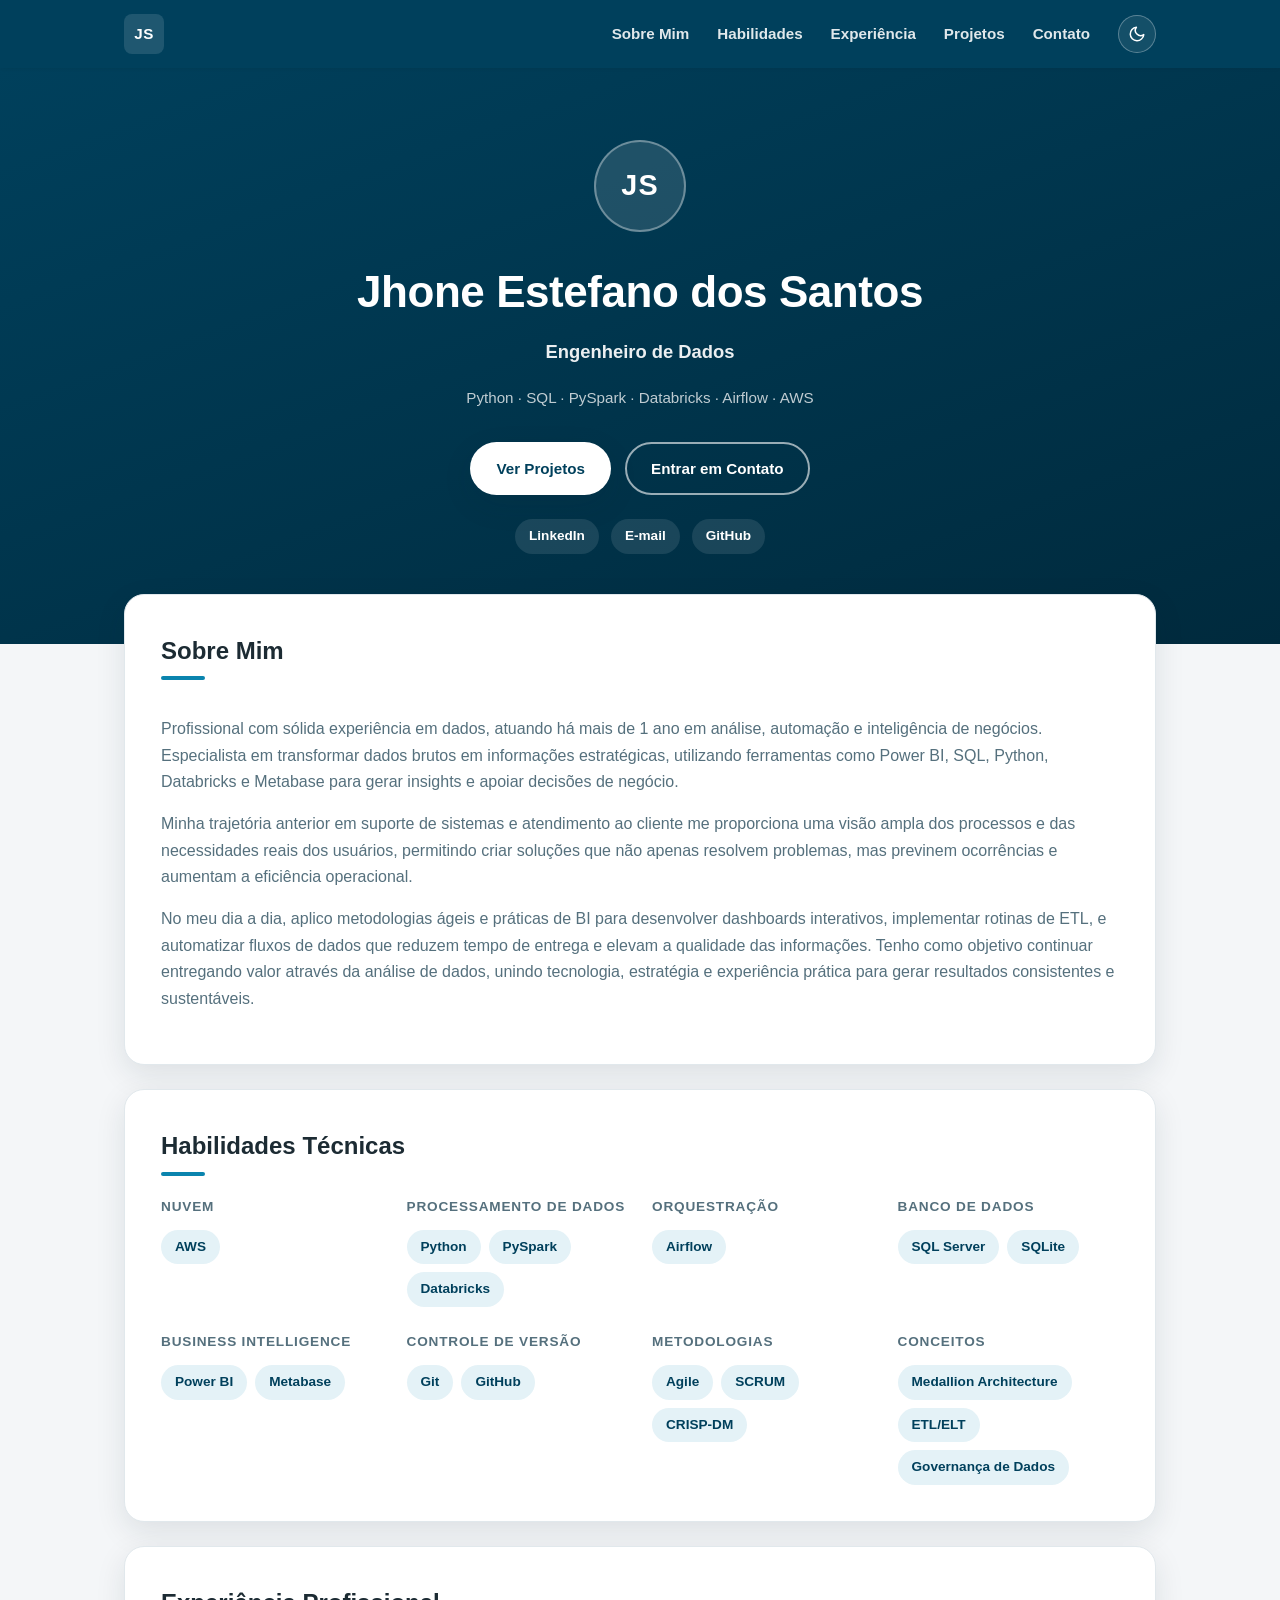
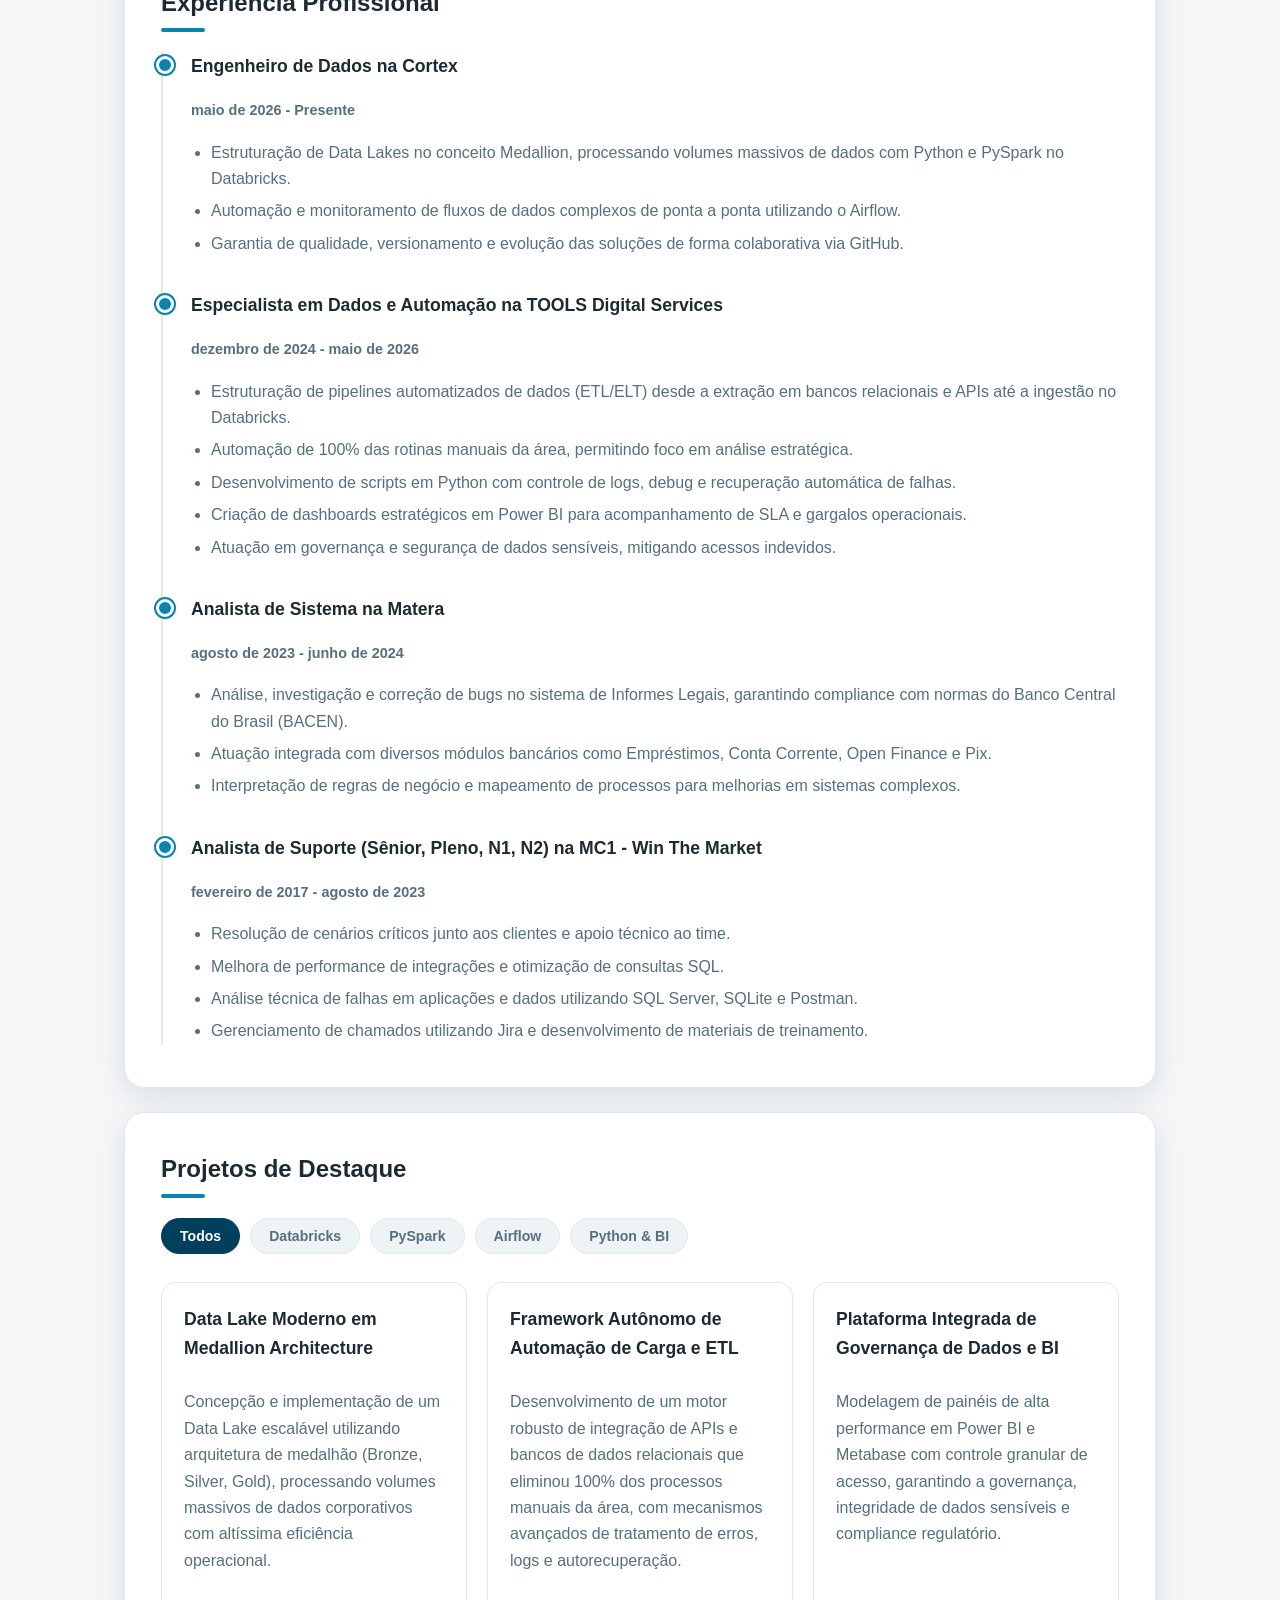
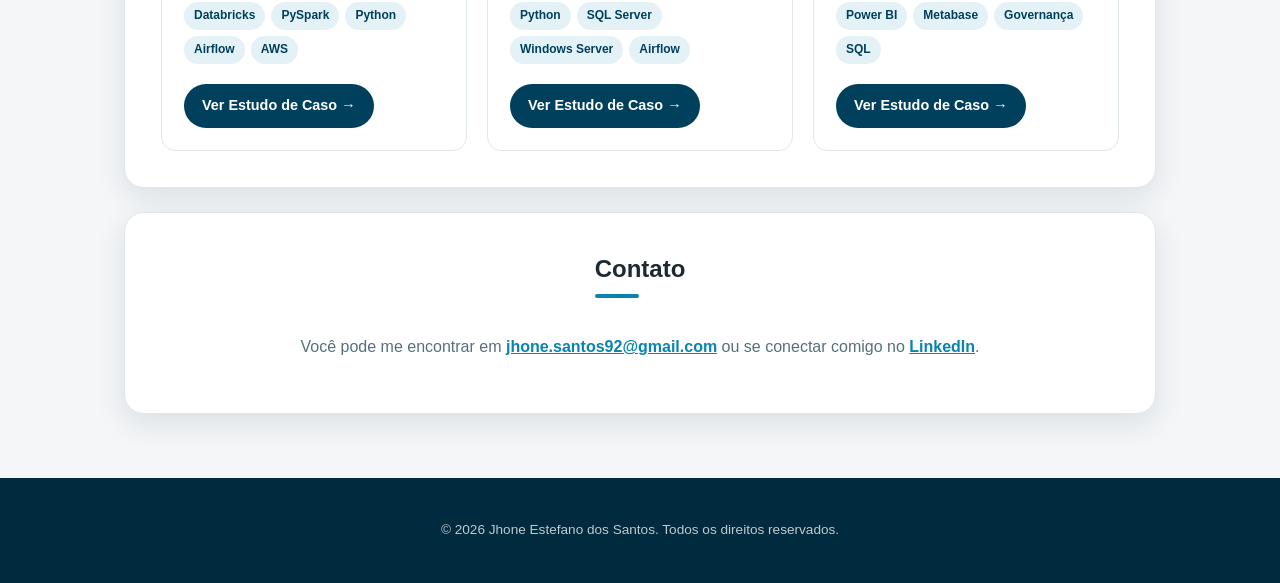
==== index.html @ 67b3a37d "feat: redesign visual completo do portfolio (Sprint 2) - Introduz sistema de design com variaveis CS" ====
<!DOCTYPE html>
<html lang="pt-BR">
<head>
    <meta charset="UTF-8">
    <meta name="viewport" content="width=device-width, initial-scale=1.0">
    <title>Jhone Estefano dos Santos | Engenheiro de Dados</title>
    <meta name="description" content="Portfólio de Jhone Estefano dos Santos, Engenheiro de Dados especializado em Python, PySpark, Databricks, Airflow e AWS. Conheça meus projetos de Data Lake, ETL/ELT e governança de dados.">
    <meta name="author" content="Jhone Estefano dos Santos">

    <meta property="og:type" content="website">
    <meta property="og:title" content="Jhone Estefano dos Santos | Engenheiro de Dados">
    <meta property="og:description" content="Portfólio de Engenharia de Dados: Data Lakes, ETL/ELT, Databricks, PySpark, Airflow e AWS.">
    <meta property="og:image" content="images/og-cover.png">
    <meta property="og:locale" content="pt_BR">

    <meta name="twitter:card" content="summary_large_image">
    <meta name="twitter:title" content="Jhone Estefano dos Santos | Engenheiro de Dados">
    <meta name="twitter:description" content="Portfólio de Engenharia de Dados: Data Lakes, ETL/ELT, Databricks, PySpark, Airflow e AWS.">
    <meta name="twitter:image" content="images/og-cover.png">

    <link rel="icon" type="image/svg+xml" href="images/favicon.svg">
    <link rel="stylesheet" href="css/style.css">
</head>
<body>
    <header>
        <nav>
            <div class="nav-bar">
                <a href="#" class="logo">JS</a>
                <button class="nav-toggle" id="navToggle" aria-label="Abrir menu" aria-expanded="false" aria-controls="navMenu">
                    <span></span><span></span><span></span>
                </button>
                <ul id="navMenu">
                    <li><a href="#about">Sobre Mim</a></li>
                    <li><a href="#skills">Habilidades</a></li>
                    <li><a href="#experience">Experiência</a></li>
                    <li><a href="#projects">Projetos</a></li>
                    <li><a href="#contact">Contato</a></li>
                    <li>
                        <button class="theme-toggle" id="themeToggle" aria-label="Alternar tema claro/escuro" aria-pressed="false">
                            <svg class="icon-moon" viewBox="0 0 24 24" fill="none" stroke="currentColor" stroke-width="2" stroke-linecap="round" stroke-linejoin="round"><path d="M21 12.79A9 9 0 1 1 11.21 3 7 7 0 0 0 21 12.79z"></path></svg>
                            <svg class="icon-sun" viewBox="0 0 24 24" fill="none" stroke="currentColor" stroke-width="2" stroke-linecap="round" stroke-linejoin="round"><circle cx="12" cy="12" r="5"></circle><path d="M12 1v2M12 21v2M4.22 4.22l1.42 1.42M18.36 18.36l1.42 1.42M1 12h2M21 12h2M4.22 19.78l1.42-1.42M18.36 5.64l1.42-1.42"></path></svg>
                        </button>
                    </li>
                </ul>
            </div>
        </nav>
        <div class="hero">
            <div class="avatar">JS</div>
            <h1>Jhone Estefano dos Santos</h1>
            <p class="hero-subtitle">Engenheiro de Dados</p>
            <p class="hero-tags">Python · SQL · PySpark · Databricks · Airflow · AWS</p>
            <div class="hero-cta">
                <a href="#projects" class="btn btn-primary">Ver Projetos</a>
                <a href="#contact" class="btn btn-outline">Entrar em Contato</a>
            </div>
            <div class="hero-social">
                <a href="https://www.linkedin.com/in/jhone-estefano" target="_blank" rel="noopener">LinkedIn</a>
                <a href="mailto:jhone.santos92@gmail.com">E-mail</a>
                <a href="https://github.com/JhoneSantos-92" target="_blank" rel="noopener">GitHub</a>
            </div>
        </div>
    </header>

    <main>
        <section id="about">
            <h2>Sobre Mim</h2>
            <p>
                Profissional com sólida experiência em dados, atuando há mais de 1 ano em análise, automação e inteligência de negócios. Especialista em transformar dados brutos em informações estratégicas, utilizando ferramentas como Power BI, SQL, Python, Databricks e Metabase para gerar insights e apoiar decisões de negócio.
            </p>
            <p>
                Minha trajetória anterior em suporte de sistemas e atendimento ao cliente me proporciona uma visão ampla dos processos e das necessidades reais dos usuários, permitindo criar soluções que não apenas resolvem problemas, mas previnem ocorrências e aumentam a eficiência operacional.
            </p>
             <p>
                No meu dia a dia, aplico metodologias ágeis e práticas de BI para desenvolver dashboards interativos, implementar rotinas de ETL, e automatizar fluxos de dados que reduzem tempo de entrega e elevam a qualidade das informações. Tenho como objetivo continuar entregando valor através da análise de dados, unindo tecnologia, estratégia e experiência prática para gerar resultados consistentes e sustentáveis.
            </p>
        </section>

        <section id="skills">
            <h2>Habilidades Técnicas</h2>
            <div class="skills-grid">
                <div class="skill-category">
                    <h3>Nuvem</h3>
                    <div class="skill-tags"><span class="tag">AWS</span></div>
                </div>
                <div class="skill-category">
                    <h3>Processamento de Dados</h3>
                    <div class="skill-tags"><span class="tag">Python</span><span class="tag">PySpark</span><span class="tag">Databricks</span></div>
                </div>
                <div class="skill-category">
                    <h3>Orquestração</h3>
                    <div class="skill-tags"><span class="tag">Airflow</span></div>
                </div>
                <div class="skill-category">
                    <h3>Banco de Dados</h3>
                    <div class="skill-tags"><span class="tag">SQL Server</span><span class="tag">SQLite</span></div>
                </div>
                <div class="skill-category">
                    <h3>Business Intelligence</h3>
                    <div class="skill-tags"><span class="tag">Power BI</span><span class="tag">Metabase</span></div>
                </div>
                <div class="skill-category">
                    <h3>Controle de Versão</h3>
                    <div class="skill-tags"><span class="tag">Git</span><span class="tag">GitHub</span></div>
                </div>
                <div class="skill-category">
                    <h3>Metodologias</h3>
                    <div class="skill-tags"><span class="tag">Agile</span><span class="tag">SCRUM</span><span class="tag">CRISP-DM</span></div>
                </div>
                <div class="skill-category">
                    <h3>Conceitos</h3>
                    <div class="skill-tags"><span class="tag">Medallion Architecture</span><span class="tag">ETL/ELT</span><span class="tag">Governança de Dados</span></div>
                </div>
            </div>
        </section>

        <section id="experience">
            <h2>Experiência Profissional</h2>
            <article>
                <h3>Engenheiro de Dados na Cortex</h3>
                <p><em>maio de 2026 - Presente</em></p>
                <ul>
                    <li>Estruturação de Data Lakes no conceito Medallion, processando volumes massivos de dados com Python e PySpark no Databricks.</li>
                    <li>Automação e monitoramento de fluxos de dados complexos de ponta a ponta utilizando o Airflow.</li>
                    <li>Garantia de qualidade, versionamento e evolução das soluções de forma colaborativa via GitHub.</li>
                </ul>
            </article>
            <article>
                <h3>Especialista em Dados e Automação na TOOLS Digital Services</h3>
                <p><em>dezembro de 2024 - maio de 2026</em></p>
                <ul>
                    <li>Estruturação de pipelines automatizados de dados (ETL/ELT) desde a extração em bancos relacionais e APIs até a ingestão no Databricks.</li>
                    <li>Automação de 100% das rotinas manuais da área, permitindo foco em análise estratégica.</li>
                    <li>Desenvolvimento de scripts em Python com controle de logs, debug e recuperação automática de falhas.</li>
                    <li>Criação de dashboards estratégicos em Power BI para acompanhamento de SLA e gargalos operacionais.</li>
                    <li>Atuação em governança e segurança de dados sensíveis, mitigando acessos indevidos.</li>
                </ul>
            </article>
            <article>
                <h3>Analista de Sistema na Matera</h3>
                <p><em>agosto de 2023 - junho de 2024</em></p>
                <ul>
                    <li>Análise, investigação e correção de bugs no sistema de Informes Legais, garantindo compliance com normas do Banco Central do Brasil (BACEN).</li>
                    <li>Atuação integrada com diversos módulos bancários como Empréstimos, Conta Corrente, Open Finance e Pix.</li>
                    <li>Interpretação de regras de negócio e mapeamento de processos para melhorias em sistemas complexos.</li>
                </ul>
            </article>
             <article>
                <h3>Analista de Suporte (Sênior, Pleno, N1, N2) na MC1 - Win The Market</h3>
                <p><em>fevereiro de 2017 - agosto de 2023</em></p>
                <ul>
                    <li>Resolução de cenários críticos junto aos clientes e apoio técnico ao time.</li>
                    <li>Melhora de performance de integrações e otimização de consultas SQL.</li>
                    <li>Análise técnica de falhas em aplicações e dados utilizando SQL Server, SQLite e Postman.</li>
                    <li>Gerenciamento de chamados utilizando Jira e desenvolvimento de materiais de treinamento.</li>
                </ul>
            </article>
        </section>

        <section id="projects">
            <h2>Projetos de Destaque</h2>
            <div id="project-filters">
                <button class="filter-btn active" data-filter="all">Todos</button>
                <button class="filter-btn" data-filter="databricks">Databricks</button>
                <button class="filter-btn" data-filter="pyspark">PySpark</button>
                <button class="filter-btn" data-filter="airflow">Airflow</button>
                <button class="filter-btn" data-filter="python">Python & BI</button>
            </div>
            <div id="project-list">
                <div class="project-card" data-tech="databricks pyspark airflow">
                    <h3>Data Lake Moderno em Medallion Architecture</h3>
                    <p>Concepção e implementação de um Data Lake escalável utilizando arquitetura de medalhão (Bronze, Silver, Gold), processando volumes massivos de dados corporativos com altíssima eficiência operacional.</p>
                    <div class="project-card-tags">
                        <span class="tag">Databricks</span><span class="tag">PySpark</span><span class="tag">Python</span><span class="tag">Airflow</span><span class="tag">AWS</span>
                    </div>
                    <a href="projects/project-detail.html?project=medallion-lake" class="card-link">Ver Estudo de Caso &rarr;</a>
                </div>
                <div class="project-card" data-tech="python airflow">
                    <h3>Framework Autônomo de Automação de Carga e ETL</h3>
                    <p>Desenvolvimento de um motor robusto de integração de APIs e bancos de dados relacionais que eliminou 100% dos processos manuais da área, com mecanismos avançados de tratamento de erros, logs e autorecuperação.</p>
                    <div class="project-card-tags">
                        <span class="tag">Python</span><span class="tag">SQL Server</span><span class="tag">Windows Server</span><span class="tag">Airflow</span>
                    </div>
                    <a href="projects/project-detail.html?project=etl-automation" class="card-link">Ver Estudo de Caso &rarr;</a>
                </div>
                <div class="project-card" data-tech="python">
                    <h3>Plataforma Integrada de Governança de Dados e BI</h3>
                    <p>Modelagem de painéis de alta performance em Power BI e Metabase com controle granular de acesso, garantindo a governança, integridade de dados sensíveis e compliance regulatório.</p>
                    <div class="project-card-tags">
                        <span class="tag">Power BI</span><span class="tag">Metabase</span><span class="tag">Governança</span><span class="tag">SQL</span>
                    </div>
                    <a href="projects/project-detail.html?project=governance-bi" class="card-link">Ver Estudo de Caso &rarr;</a>
                </div>
            </div>
        </section>

        <section id="contact">
            <h2>Contato</h2>
            <p>Você pode me encontrar em <a href="mailto:jhone.santos92@gmail.com">jhone.santos92@gmail.com</a> ou se conectar comigo no <a href="https://www.linkedin.com/in/jhone-estefano" target="_blank">LinkedIn</a>.</p>
        </section>
    </main>

    <footer>
        <p>&copy; 2026 Jhone Estefano dos Santos. Todos os direitos reservados.</p>
    </footer>

    <script src="js/main.js"></script>
</body>
</html>
---- css/style.css ----
/* ==========================================================================
   Design tokens
   ========================================================================== */
:root {
    --font-sans: -apple-system, BlinkMacSystemFont, 'Segoe UI', Roboto, 'Helvetica Neue', Arial, sans-serif;

    --color-bg: #f4f6f8;
    --color-surface: #ffffff;
    --color-surface-alt: #eef3f6;
    --color-text: #1c2b33;
    --color-text-muted: #55707d;
    --color-border: #e1e8ec;

    --color-primary: #00405c;
    --color-primary-strong: #002a3d;
    --color-accent: #0a84ae;
    --color-accent-soft: #e4f2f7;

    --shadow-sm: 0 1px 3px rgba(15, 35, 45, 0.08);
    --shadow-md: 0 10px 30px rgba(15, 35, 45, 0.10);
    --shadow-lg: 0 20px 45px rgba(15, 35, 45, 0.16);

    --radius-sm: 8px;
    --radius-md: 14px;
    --radius-lg: 20px;
    --radius-pill: 999px;

    --transition-fast: 0.18s ease;
    --transition-base: 0.3s ease;

    color-scheme: light;
}

@media (prefers-color-scheme: dark) {
    :root:not([data-theme="light"]) {
        --color-bg: #0d151b;
        --color-surface: #131f27;
        --color-surface-alt: #182631;
        --color-text: #e7eef2;
        --color-text-muted: #92abb6;
        --color-border: #223440;

        --color-primary: #4fb3d9;
        --color-primary-strong: #7cc9e6;
        --color-accent: #4fb3d9;
        --color-accent-soft: #17313d;

        --shadow-sm: 0 1px 3px rgba(0, 0, 0, 0.35);
        --shadow-md: 0 10px 30px rgba(0, 0, 0, 0.45);
        --shadow-lg: 0 20px 45px rgba(0, 0, 0, 0.55);

        color-scheme: dark;
    }
}

:root[data-theme="dark"] {
    --color-bg: #0d151b;
    --color-surface: #131f27;
    --color-surface-alt: #182631;
    --color-text: #e7eef2;
    --color-text-muted: #92abb6;
    --color-border: #223440;

    --color-primary: #4fb3d9;
    --color-primary-strong: #7cc9e6;
    --color-accent: #4fb3d9;
    --color-accent-soft: #17313d;

    --shadow-sm: 0 1px 3px rgba(0, 0, 0, 0.35);
    --shadow-md: 0 10px 30px rgba(0, 0, 0, 0.45);
    --shadow-lg: 0 20px 45px rgba(0, 0, 0, 0.55);

    color-scheme: dark;
}

/* ==========================================================================
   Reset & base
   ========================================================================== */
* { box-sizing: border-box; }

body {
    font-family: var(--font-sans);
    line-height: 1.65;
    margin: 0;
    padding: 0;
    background: var(--color-bg);
    color: var(--color-text);
    transition: background-color var(--transition-base), color var(--transition-base);
}

a { color: var(--color-accent); }

::selection {
    background: var(--color-accent);
    color: #fff;
}

.container {
    max-width: 1080px;
    margin: 0 auto;
    padding: 0 24px;
}

/* ==========================================================================
   Header & navigation
   ========================================================================== */
header {
    background: var(--color-primary);
    color: #fff;
}

nav {
    position: sticky;
    top: 0;
    z-index: 1000;
    background: var(--color-primary);
    box-shadow: var(--shadow-sm);
}

.nav-bar {
    display: flex;
    align-items: center;
    justify-content: space-between;
    max-width: 1080px;
    margin: 0 auto;
    padding: 14px 24px;
    position: relative;
}

.logo {
    display: flex;
    align-items: center;
    justify-content: center;
    width: 40px;
    height: 40px;
    border-radius: var(--radius-sm);
    background: rgba(255, 255, 255, 0.12);
    color: #fff;
    font-weight: 700;
    text-decoration: none;
    letter-spacing: 0.03em;
}

.nav-toggle {
    display: none;
    flex-direction: column;
    justify-content: space-between;
    width: 24px;
    height: 18px;
    background: none;
    border: none;
    cursor: pointer;
    padding: 0;
}

.nav-toggle span {
    display: block;
    height: 2px;
    width: 100%;
    background: #fff;
    border-radius: 2px;
    transition: transform var(--transition-fast), opacity var(--transition-fast);
}

nav ul {
    padding: 0;
    margin: 0;
    list-style: none;
    display: flex;
    align-items: center;
    gap: 28px;
}

nav a {
    color: rgba(255, 255, 255, 0.88);
    text-decoration: none;
    font-weight: 600;
    font-size: 0.95rem;
    transition: color var(--transition-fast);
}

nav a:hover,
nav a:focus-visible {
    color: #fff;
}

.theme-toggle {
    display: flex;
    align-items: center;
    justify-content: center;
    width: 38px;
    height: 38px;
    border-radius: 50%;
    border: 1px solid rgba(255, 255, 255, 0.3);
    background: rgba(255, 255, 255, 0.08);
    color: #fff;
    cursor: pointer;
    transition: background var(--transition-fast), transform var(--transition-fast);
}

.theme-toggle:hover { background: rgba(255, 255, 255, 0.2); }
.theme-toggle svg { width: 18px; height: 18px; }
.theme-toggle .icon-sun { display: none; }
:root[data-theme="dark"] .theme-toggle .icon-moon { display: none; }
:root[data-theme="dark"] .theme-toggle .icon-sun { display: block; }
@media (prefers-color-scheme: dark) {
    :root:not([data-theme="light"]) .theme-toggle .icon-moon { display: none; }
    :root:not([data-theme="light"]) .theme-toggle .icon-sun { display: block; }
}

/* ==========================================================================
   Hero
   ========================================================================== */
.hero {
    background: linear-gradient(160deg, var(--color-primary) 0%, var(--color-primary-strong) 100%);
    color: #fff;
    text-align: center;
    padding: 72px 24px 90px;
}

.avatar {
    width: 92px;
    height: 92px;
    margin: 0 auto 24px;
    border-radius: 50%;
    background: rgba(255, 255, 255, 0.12);
    border: 2px solid rgba(255, 255, 255, 0.35);
    display: flex;
    align-items: center;
    justify-content: center;
    font-size: 1.8rem;
    font-weight: 700;
    letter-spacing: 0.04em;
}

.hero h1 {
    margin: 0 0 8px;
    font-size: clamp(1.9rem, 4vw, 2.75rem);
    font-weight: 800;
    letter-spacing: -0.01em;
}

.hero-subtitle {
    margin: 0 0 18px;
    font-size: 1.15rem;
    font-weight: 600;
    color: rgba(255, 255, 255, 0.92);
}

.hero-tags {
    margin: 0 auto 32px;
    max-width: 560px;
    color: rgba(255, 255, 255, 0.75);
    font-size: 0.95rem;
}

.hero-cta {
    display: flex;
    gap: 14px;
    justify-content: center;
    flex-wrap: wrap;
    margin-bottom: 24px;
}

.btn {
    display: inline-flex;
    align-items: center;
    gap: 8px;
    padding: 12px 24px;
    border-radius: var(--radius-pill);
    font-weight: 700;
    font-size: 0.95rem;
    text-decoration: none;
    cursor: pointer;
    border: 2px solid transparent;
    transition: transform var(--transition-fast), box-shadow var(--transition-fast), background var(--transition-fast);
}

.btn:hover { transform: translateY(-2px); }

.btn-primary {
    background: #fff;
    color: var(--color-primary);
    box-shadow: var(--shadow-md);
}

.btn-outline {
    background: transparent;
    color: #fff;
    border-color: rgba(255, 255, 255, 0.6);
}

.btn-outline:hover { background: rgba(255, 255, 255, 0.12); }

.hero-social {
    display: flex;
    gap: 12px;
    justify-content: center;
}

.hero-social a {
    display: inline-flex;
    align-items: center;
    gap: 6px;
    padding: 6px 14px;
    border-radius: var(--radius-pill);
    background: rgba(255, 255, 255, 0.1);
    color: #fff;
    text-decoration: none;
    font-size: 0.85rem;
    font-weight: 600;
    transition: background var(--transition-fast);
}

.hero-social a:hover { background: rgba(255, 255, 255, 0.2); }

/* ==========================================================================
   Main content & sections
   ========================================================================== */
main {
    max-width: 1080px;
    margin: -50px auto 20px;
    padding: 0 24px 20px;
    position: relative;
    z-index: 2;
}

section {
    background: var(--color-surface);
    margin-bottom: 24px;
    padding: 36px;
    border-radius: var(--radius-lg);
    box-shadow: var(--shadow-md);
    scroll-margin-top: 100px;
    border: 1px solid var(--color-border);
    opacity: 0;
    transform: translateY(16px);
    transition: opacity 0.5s ease, transform 0.5s ease, background-color var(--transition-base), border-color var(--transition-base);
}

section.in-view {
    opacity: 1;
    transform: none;
}

section h2 {
    color: var(--color-text);
    margin: 0 0 20px;
    font-size: 1.5rem;
    font-weight: 800;
    display: inline-block;
    position: relative;
    padding-bottom: 10px;
}

section h2::after {
    content: "";
    position: absolute;
    left: 0;
    bottom: 0;
    width: 44px;
    height: 4px;
    border-radius: 4px;
    background: var(--color-accent);
}

section p { color: var(--color-text-muted); }

@media (prefers-reduced-motion: reduce) {
    section {
        opacity: 1;
        transform: none;
        transition: none;
    }
}

/* ==========================================================================
   Skills
   ========================================================================== */
.skills-grid {
    display: grid;
    grid-template-columns: repeat(auto-fit, minmax(220px, 1fr));
    gap: 24px;
}

.skill-category h3 {
    margin: 0 0 12px;
    font-size: 0.85rem;
    text-transform: uppercase;
    letter-spacing: 0.06em;
    color: var(--color-text-muted);
}

.skill-tags {
    display: flex;
    flex-wrap: wrap;
    gap: 8px;
}

.tag {
    display: inline-block;
    background: var(--color-accent-soft);
    color: var(--color-primary);
    padding: 6px 14px;
    border-radius: var(--radius-pill);
    font-size: 0.85rem;
    font-weight: 600;
}

:root[data-theme="dark"] .tag { color: var(--color-primary-strong); }
@media (prefers-color-scheme: dark) {
    :root:not([data-theme="light"]) .tag { color: var(--color-primary-strong); }
}

/* ==========================================================================
   Experience timeline
   ========================================================================== */
#experience article {
    position: relative;
    padding: 0 0 28px 28px;
    border-left: 2px solid var(--color-border);
}

#experience article:last-child { padding-bottom: 0; }

#experience article::before {
    content: "";
    position: absolute;
    left: -7px;
    top: 4px;
    width: 12px;
    height: 12px;
    border-radius: 50%;
    background: var(--color-accent);
    border: 3px solid var(--color-surface);
    box-shadow: 0 0 0 2px var(--color-accent);
}

#experience h3 {
    margin: 0 0 4px;
    font-size: 1.1rem;
}

#experience em {
    color: var(--color-text-muted);
    font-size: 0.9rem;
    font-style: normal;
    font-weight: 600;
}

#experience ul { margin: 12px 0 0; padding-left: 20px; color: var(--color-text-muted); }
#experience li { margin-bottom: 6px; }

/* ==========================================================================
   Project filters & cards
   ========================================================================== */
#project-filters {
    display: flex;
    flex-wrap: wrap;
    gap: 10px;
    margin-bottom: 28px;
}

.filter-btn {
    background: var(--color-surface-alt);
    border: 1px solid var(--color-border);
    color: var(--color-text-muted);
    padding: 9px 18px;
    cursor: pointer;
    border-radius: var(--radius-pill);
    font-size: 0.88rem;
    font-weight: 600;
    transition: background-color var(--transition-fast), color var(--transition-fast), border-color var(--transition-fast);
}

.filter-btn:hover,
.filter-btn.active {
    background: var(--color-primary);
    border-color: var(--color-primary);
    color: #fff;
}

#project-list {
    display: grid;
    grid-template-columns: repeat(auto-fit, minmax(280px, 1fr));
    gap: 20px;
}

.project-card {
    border: 1px solid var(--color-border);
    padding: 22px;
    border-radius: var(--radius-md);
    background: var(--color-surface);
    display: flex;
    flex-direction: column;
    transition: transform var(--transition-fast), box-shadow var(--transition-fast), border-color var(--transition-fast);
}

.project-card:hover {
    transform: translateY(-4px);
    box-shadow: var(--shadow-lg);
    border-color: var(--color-accent);
}

.project-card h3 {
    margin: 0 0 10px;
    font-size: 1.1rem;
    color: var(--color-text);
}

.project-card p { flex-grow: 1; }

.project-card-tags {
    display: flex;
    flex-wrap: wrap;
    gap: 6px;
    margin: 12px 0 4px;
}

.project-card-tags .tag {
    font-size: 0.75rem;
    padding: 4px 10px;
}

.project-card a.card-link {
    display: inline-flex;
    align-items: center;
    gap: 6px;
    background: var(--color-primary);
    color: #fff;
    padding: 10px 18px;
    text-decoration: none;
    border-radius: var(--radius-pill);
    margin-top: 16px;
    font-weight: 700;
    font-size: 0.9rem;
    align-self: flex-start;
    transition: background var(--transition-fast), transform var(--transition-fast);
}

.project-card a.card-link:hover {
    background: var(--color-accent);
    transform: translateX(2px);
}

/* ==========================================================================
   Contact
   ========================================================================== */
#contact { text-align: center; }
#contact a { font-weight: 700; }

/* ==========================================================================
   Footer
   ========================================================================== */
footer {
    text-align: center;
    padding: 28px 24px;
    background: var(--color-primary-strong);
    color: rgba(255, 255, 255, 0.75);
    font-size: 0.85rem;
}

/* ==========================================================================
   Project detail page
   ========================================================================== */
.project-detail-container {
    padding: 36px;
    max-width: 1000px;
    margin: 30px auto;
    background: var(--color-surface);
    border-radius: var(--radius-lg);
    box-shadow: var(--shadow-md);
    border: 1px solid var(--color-border);
}

.project-header {
    border-bottom: 2px solid var(--color-border);
    padding-bottom: 20px;
    margin-bottom: 25px;
}

.project-header h1 {
    color: var(--color-text);
    margin: 0 0 12px;
    font-size: clamp(1.6rem, 4vw, 2.25rem);
}

.tech-tag {
    display: inline-block;
    background: var(--color-accent-soft);
    color: var(--color-primary);
    padding: 5px 14px;
    margin: 4px 6px 4px 0;
    border-radius: var(--radius-pill);
    font-weight: 700;
    font-size: 0.85rem;
}

:root[data-theme="dark"] .tech-tag { color: var(--color-primary-strong); }
@media (prefers-color-scheme: dark) {
    :root:not([data-theme="light"]) .tech-tag { color: var(--color-primary-strong); }
}

.back-link {
    display: inline-block;
    margin-bottom: 20px;
    color: var(--color-accent);
    text-decoration: none;
    font-weight: 700;
}

.back-link:hover { text-decoration: underline; }

.section-block { margin-bottom: 30px; }
.section-block h2 { font-size: 1.4rem; margin-bottom: 12px; color: var(--color-text); }
.section-block p { color: var(--color-text-muted); }

.architecture-img {
    max-width: 100%;
    height: auto;
    border-radius: var(--radius-md);
    margin-top: 15px;
    box-shadow: var(--shadow-sm);
}

/* ==========================================================================
   Responsive
   ========================================================================== */
@media (max-width: 768px) {
    .nav-toggle { display: flex; }

    nav ul {
        position: absolute;
        top: 100%;
        left: 0;
        right: 0;
        flex-direction: column;
        align-items: flex-start;
        gap: 4px;
        background: var(--color-primary);
        padding: 12px 24px 20px;
        max-height: 0;
        overflow: hidden;
        transition: max-height var(--transition-base);
    }

    nav ul.open { max-height: 320px; }

    nav ul li { width: 100%; padding: 8px 0; }

    .hero { padding: 56px 20px 70px; }
    main { margin-top: -40px; }
    section { padding: 26px; }
}
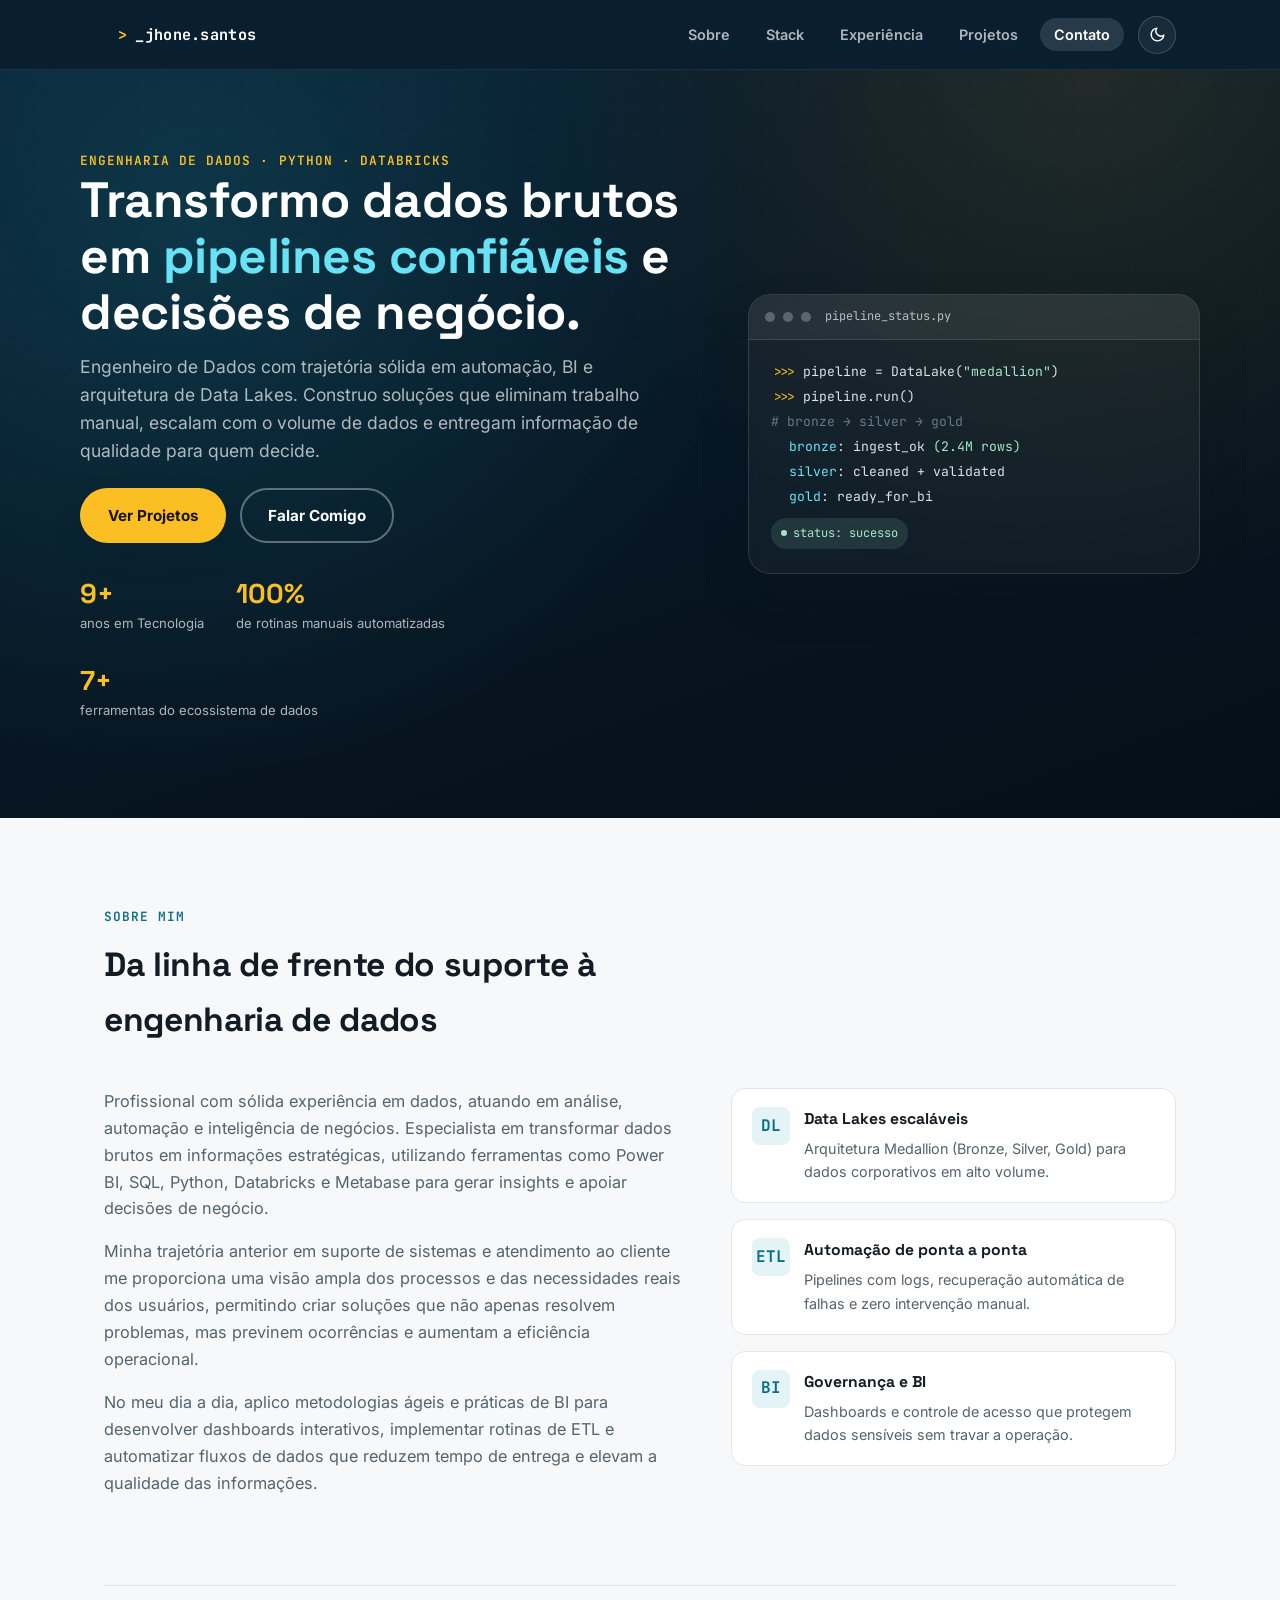
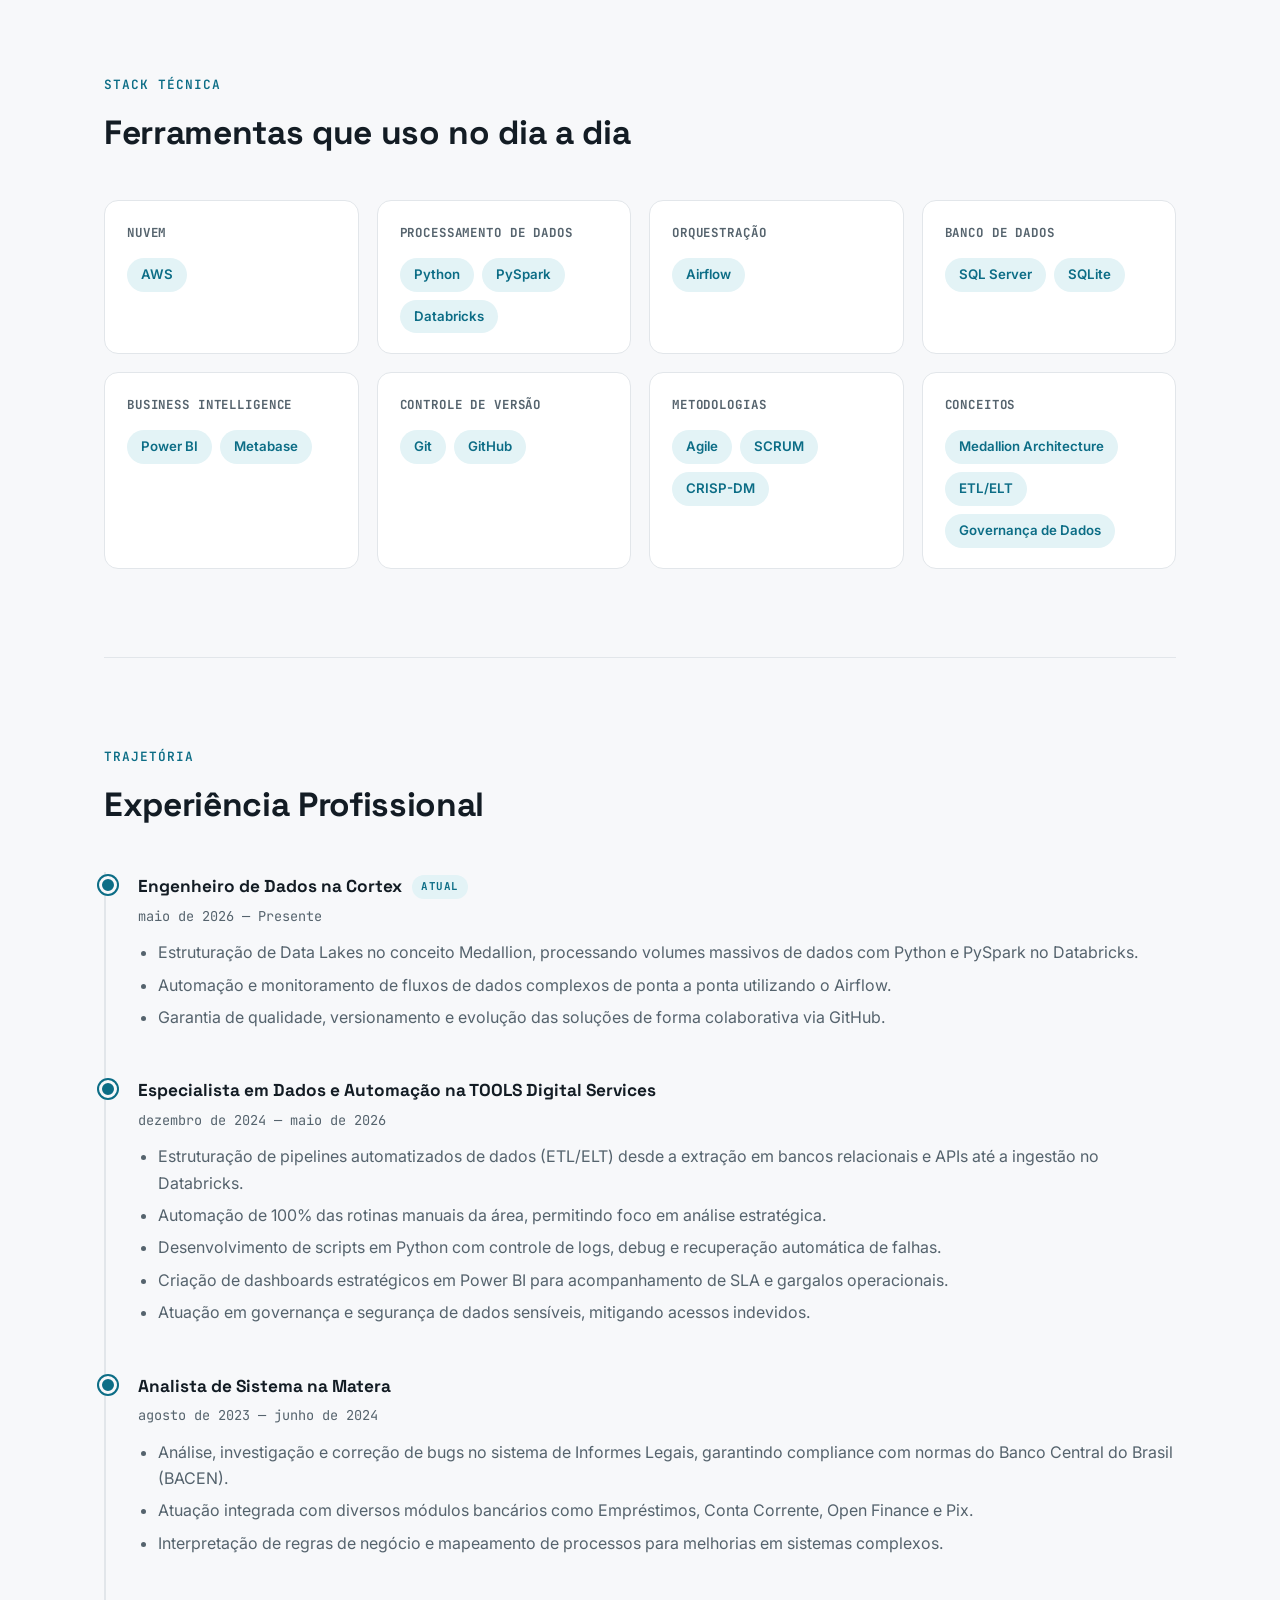
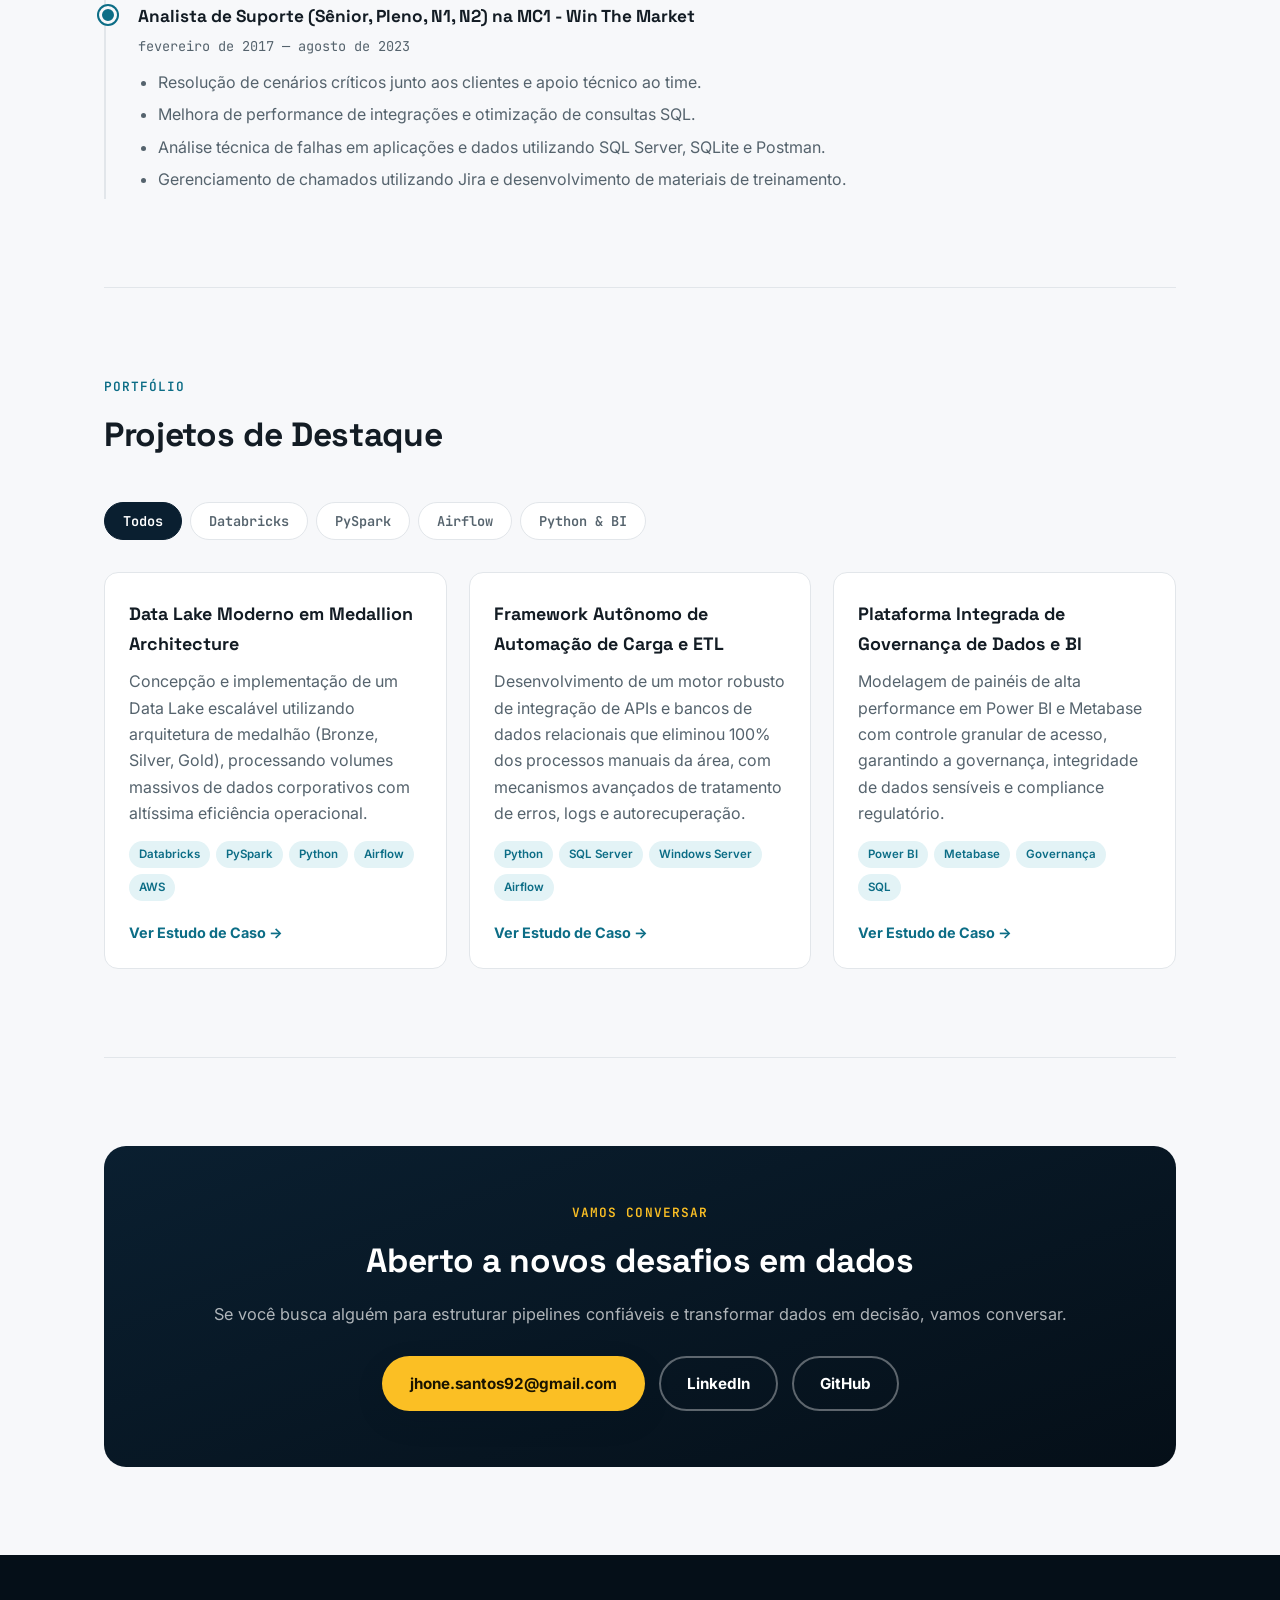
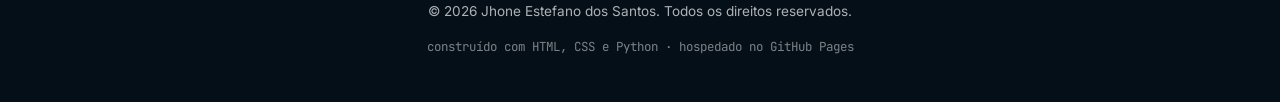
==== commit 05d91c3f: "feat: remasteriza portfolio com identidade visual de dados (Sprint 2 v2) Redesign completo a partir " ====
--- a/index.html
+++ b/index.html
@@ -19,22 +19,27 @@
     <meta name="twitter:image" content="images/og-cover.png">
 
     <link rel="icon" type="image/svg+xml" href="images/favicon.svg">
+
+    <link rel="preconnect" href="https://fonts.googleapis.com">
+    <link rel="preconnect" href="https://fonts.gstatic.com" crossorigin>
+    <link href="https://fonts.googleapis.com/css2?family=Space+Grotesk:wght@500;700&family=Inter:wght@400;500;600;700&family=JetBrains+Mono:wght@400;500;600;700&display=swap" rel="stylesheet">
+
     <link rel="stylesheet" href="css/style.css">
 </head>
 <body>
     <header>
         <nav>
             <div class="nav-bar">
-                <a href="#" class="logo">JS</a>
+                <a href="#" class="logo"><span class="logo-dot">&gt;</span>_jhone.santos</a>
                 <button class="nav-toggle" id="navToggle" aria-label="Abrir menu" aria-expanded="false" aria-controls="navMenu">
                     <span></span><span></span><span></span>
                 </button>
                 <ul id="navMenu">
-                    <li><a href="#about">Sobre Mim</a></li>
-                    <li><a href="#skills">Habilidades</a></li>
-                    <li><a href="#experience">Experiência</a></li>
-                    <li><a href="#projects">Projetos</a></li>
-                    <li><a href="#contact">Contato</a></li>
+                    <li><a href="#about" data-nav-link>Sobre</a></li>
+                    <li><a href="#skills" data-nav-link>Stack</a></li>
+                    <li><a href="#experience" data-nav-link>Experiência</a></li>
+                    <li><a href="#projects" data-nav-link>Projetos</a></li>
+                    <li><a href="#contact" data-nav-link>Contato</a></li>
                     <li>
                         <button class="theme-toggle" id="themeToggle" aria-label="Alternar tema claro/escuro" aria-pressed="false">
                             <svg class="icon-moon" viewBox="0 0 24 24" fill="none" stroke="currentColor" stroke-width="2" stroke-linecap="round" stroke-linejoin="round"><path d="M21 12.79A9 9 0 1 1 11.21 3 7 7 0 0 0 21 12.79z"></path></svg>
@@ -44,39 +49,112 @@
                 </ul>
             </div>
         </nav>
+
         <div class="hero">
-            <div class="avatar">JS</div>
-            <h1>Jhone Estefano dos Santos</h1>
-            <p class="hero-subtitle">Engenheiro de Dados</p>
-            <p class="hero-tags">Python · SQL · PySpark · Databricks · Airflow · AWS</p>
-            <div class="hero-cta">
-                <a href="#projects" class="btn btn-primary">Ver Projetos</a>
-                <a href="#contact" class="btn btn-outline">Entrar em Contato</a>
-            </div>
-            <div class="hero-social">
-                <a href="https://www.linkedin.com/in/jhone-estefano" target="_blank" rel="noopener">LinkedIn</a>
-                <a href="mailto:jhone.santos92@gmail.com">E-mail</a>
-                <a href="https://github.com/JhoneSantos-92" target="_blank" rel="noopener">GitHub</a>
+            <div class="hero-inner">
+                <div class="hero-content">
+                    <span class="eyebrow hero-eyebrow">Engenharia de Dados &middot; Python &middot; Databricks</span>
+                    <h1>Transformo dados brutos em <span class="highlight">pipelines confiáveis</span> e decisões de negócio.</h1>
+                    <p class="hero-subtitle">
+                        Engenheiro de Dados com trajetória sólida em automação, BI e arquitetura de Data Lakes.
+                        Construo soluções que eliminam trabalho manual, escalam com o volume de dados e entregam
+                        informação de qualidade para quem decide.
+                    </p>
+                    <div class="hero-cta">
+                        <a href="#projects" class="btn btn-primary">Ver Projetos</a>
+                        <a href="#contact" class="btn btn-outline">Falar Comigo</a>
+                    </div>
+                    <div class="hero-stats">
+                        <div class="hero-stat">
+                            <span class="hero-stat-value">9+</span>
+                            <span class="hero-stat-label">anos em Tecnologia</span>
+                        </div>
+                        <div class="hero-stat">
+                            <span class="hero-stat-value">100%</span>
+                            <span class="hero-stat-label">de rotinas manuais automatizadas</span>
+                        </div>
+                        <div class="hero-stat">
+                            <span class="hero-stat-value">7+</span>
+                            <span class="hero-stat-label">ferramentas do ecossistema de dados</span>
+                        </div>
+                    </div>
+                </div>
+
+                <div class="hero-visual" aria-hidden="true">
+                    <div class="terminal-bar">
+                        <span class="terminal-dot"></span><span class="terminal-dot"></span><span class="terminal-dot"></span>
+                        <span class="terminal-title">pipeline_status.py</span>
+                    </div>
+                    <div class="terminal-body">
+                        <div><span class="line-prompt">&gt;&gt;&gt;</span> pipeline = DataLake(<span class="line-str">"medallion"</span>)</div>
+                        <div><span class="line-prompt">&gt;&gt;&gt;</span> pipeline.run()</div>
+                        <div class="line-comment"># bronze &rarr; silver &rarr; gold</div>
+                        <div class="line-indent"><span class="line-key">bronze</span>: ingest_ok <span class="line-str">(2.4M rows)</span></div>
+                        <div class="line-indent"><span class="line-key">silver</span>: cleaned + validated</div>
+                        <div class="line-indent"><span class="line-key">gold</span>: ready_for_bi</div>
+                        <div class="terminal-status"><span class="dot"></span> status: sucesso</div>
+                    </div>
+                </div>
             </div>
         </div>
     </header>
 
     <main>
-        <section id="about">
-            <h2>Sobre Mim</h2>
-            <p>
-                Profissional com sólida experiência em dados, atuando há mais de 1 ano em análise, automação e inteligência de negócios. Especialista em transformar dados brutos em informações estratégicas, utilizando ferramentas como Power BI, SQL, Python, Databricks e Metabase para gerar insights e apoiar decisões de negócio.
-            </p>
-            <p>
-                Minha trajetória anterior em suporte de sistemas e atendimento ao cliente me proporciona uma visão ampla dos processos e das necessidades reais dos usuários, permitindo criar soluções que não apenas resolvem problemas, mas previnem ocorrências e aumentam a eficiência operacional.
-            </p>
-             <p>
-                No meu dia a dia, aplico metodologias ágeis e práticas de BI para desenvolver dashboards interativos, implementar rotinas de ETL, e automatizar fluxos de dados que reduzem tempo de entrega e elevam a qualidade das informações. Tenho como objetivo continuar entregando valor através da análise de dados, unindo tecnologia, estratégia e experiência prática para gerar resultados consistentes e sustentáveis.
-            </p>
-        </section>
-
-        <section id="skills">
-            <h2>Habilidades Técnicas</h2>
+        <section id="about" class="page-section">
+            <div class="section-head">
+                <span class="eyebrow">Sobre mim</span>
+                <h2>Da linha de frente do suporte à engenharia de dados</h2>
+            </div>
+            <div class="about-grid">
+                <div class="about-copy">
+                    <p>
+                        Profissional com sólida experiência em dados, atuando em análise, automação e inteligência
+                        de negócios. Especialista em transformar dados brutos em informações estratégicas, utilizando
+                        ferramentas como Power BI, SQL, Python, Databricks e Metabase para gerar insights e apoiar
+                        decisões de negócio.
+                    </p>
+                    <p>
+                        Minha trajetória anterior em suporte de sistemas e atendimento ao cliente me proporciona uma
+                        visão ampla dos processos e das necessidades reais dos usuários, permitindo criar soluções
+                        que não apenas resolvem problemas, mas previnem ocorrências e aumentam a eficiência operacional.
+                    </p>
+                    <p>
+                        No meu dia a dia, aplico metodologias ágeis e práticas de BI para desenvolver dashboards
+                        interativos, implementar rotinas de ETL e automatizar fluxos de dados que reduzem tempo de
+                        entrega e elevam a qualidade das informações.
+                    </p>
+                </div>
+                <div class="highlight-list">
+                    <div class="highlight-card">
+                        <div class="highlight-icon">DL</div>
+                        <div>
+                            <h3>Data Lakes escaláveis</h3>
+                            <p>Arquitetura Medallion (Bronze, Silver, Gold) para dados corporativos em alto volume.</p>
+                        </div>
+                    </div>
+                    <div class="highlight-card">
+                        <div class="highlight-icon">ETL</div>
+                        <div>
+                            <h3>Automação de ponta a ponta</h3>
+                            <p>Pipelines com logs, recuperação automática de falhas e zero intervenção manual.</p>
+                        </div>
+                    </div>
+                    <div class="highlight-card">
+                        <div class="highlight-icon">BI</div>
+                        <div>
+                            <h3>Governança e BI</h3>
+                            <p>Dashboards e controle de acesso que protegem dados sensíveis sem travar a operação.</p>
+                        </div>
+                    </div>
+                </div>
+            </div>
+        </section>
+
+        <section id="skills" class="page-section">
+            <div class="section-head">
+                <span class="eyebrow">Stack técnica</span>
+                <h2>Ferramentas que uso no dia a dia</h2>
+            </div>
             <div class="skills-grid">
                 <div class="skill-category">
                     <h3>Nuvem</h3>
@@ -113,51 +191,68 @@
             </div>
         </section>
 
-        <section id="experience">
-            <h2>Experiência Profissional</h2>
-            <article>
-                <h3>Engenheiro de Dados na Cortex</h3>
-                <p><em>maio de 2026 - Presente</em></p>
-                <ul>
-                    <li>Estruturação de Data Lakes no conceito Medallion, processando volumes massivos de dados com Python e PySpark no Databricks.</li>
-                    <li>Automação e monitoramento de fluxos de dados complexos de ponta a ponta utilizando o Airflow.</li>
-                    <li>Garantia de qualidade, versionamento e evolução das soluções de forma colaborativa via GitHub.</li>
-                </ul>
-            </article>
-            <article>
-                <h3>Especialista em Dados e Automação na TOOLS Digital Services</h3>
-                <p><em>dezembro de 2024 - maio de 2026</em></p>
-                <ul>
-                    <li>Estruturação de pipelines automatizados de dados (ETL/ELT) desde a extração em bancos relacionais e APIs até a ingestão no Databricks.</li>
-                    <li>Automação de 100% das rotinas manuais da área, permitindo foco em análise estratégica.</li>
-                    <li>Desenvolvimento de scripts em Python com controle de logs, debug e recuperação automática de falhas.</li>
-                    <li>Criação de dashboards estratégicos em Power BI para acompanhamento de SLA e gargalos operacionais.</li>
-                    <li>Atuação em governança e segurança de dados sensíveis, mitigando acessos indevidos.</li>
-                </ul>
-            </article>
-            <article>
-                <h3>Analista de Sistema na Matera</h3>
-                <p><em>agosto de 2023 - junho de 2024</em></p>
-                <ul>
-                    <li>Análise, investigação e correção de bugs no sistema de Informes Legais, garantindo compliance com normas do Banco Central do Brasil (BACEN).</li>
-                    <li>Atuação integrada com diversos módulos bancários como Empréstimos, Conta Corrente, Open Finance e Pix.</li>
-                    <li>Interpretação de regras de negócio e mapeamento de processos para melhorias em sistemas complexos.</li>
-                </ul>
-            </article>
-             <article>
-                <h3>Analista de Suporte (Sênior, Pleno, N1, N2) na MC1 - Win The Market</h3>
-                <p><em>fevereiro de 2017 - agosto de 2023</em></p>
-                <ul>
-                    <li>Resolução de cenários críticos junto aos clientes e apoio técnico ao time.</li>
-                    <li>Melhora de performance de integrações e otimização de consultas SQL.</li>
-                    <li>Análise técnica de falhas em aplicações e dados utilizando SQL Server, SQLite e Postman.</li>
-                    <li>Gerenciamento de chamados utilizando Jira e desenvolvimento de materiais de treinamento.</li>
-                </ul>
-            </article>
-        </section>
-
-        <section id="projects">
-            <h2>Projetos de Destaque</h2>
+        <section id="experience" class="page-section">
+            <div class="section-head">
+                <span class="eyebrow">Trajetória</span>
+                <h2>Experiência Profissional</h2>
+            </div>
+            <div class="timeline">
+                <article class="timeline-item">
+                    <div class="timeline-header">
+                        <h3>Engenheiro de Dados na Cortex</h3>
+                        <span class="badge-current">Atual</span>
+                    </div>
+                    <span class="period">maio de 2026 &mdash; Presente</span>
+                    <ul>
+                        <li>Estruturação de Data Lakes no conceito Medallion, processando volumes massivos de dados com Python e PySpark no Databricks.</li>
+                        <li>Automação e monitoramento de fluxos de dados complexos de ponta a ponta utilizando o Airflow.</li>
+                        <li>Garantia de qualidade, versionamento e evolução das soluções de forma colaborativa via GitHub.</li>
+                    </ul>
+                </article>
+                <article class="timeline-item">
+                    <div class="timeline-header">
+                        <h3>Especialista em Dados e Automação na TOOLS Digital Services</h3>
+                    </div>
+                    <span class="period">dezembro de 2024 &mdash; maio de 2026</span>
+                    <ul>
+                        <li>Estruturação de pipelines automatizados de dados (ETL/ELT) desde a extração em bancos relacionais e APIs até a ingestão no Databricks.</li>
+                        <li>Automação de 100% das rotinas manuais da área, permitindo foco em análise estratégica.</li>
+                        <li>Desenvolvimento de scripts em Python com controle de logs, debug e recuperação automática de falhas.</li>
+                        <li>Criação de dashboards estratégicos em Power BI para acompanhamento de SLA e gargalos operacionais.</li>
+                        <li>Atuação em governança e segurança de dados sensíveis, mitigando acessos indevidos.</li>
+                    </ul>
+                </article>
+                <article class="timeline-item">
+                    <div class="timeline-header">
+                        <h3>Analista de Sistema na Matera</h3>
+                    </div>
+                    <span class="period">agosto de 2023 &mdash; junho de 2024</span>
+                    <ul>
+                        <li>Análise, investigação e correção de bugs no sistema de Informes Legais, garantindo compliance com normas do Banco Central do Brasil (BACEN).</li>
+                        <li>Atuação integrada com diversos módulos bancários como Empréstimos, Conta Corrente, Open Finance e Pix.</li>
+                        <li>Interpretação de regras de negócio e mapeamento de processos para melhorias em sistemas complexos.</li>
+                    </ul>
+                </article>
+                <article class="timeline-item">
+                    <div class="timeline-header">
+                        <h3>Analista de Suporte (Sênior, Pleno, N1, N2) na MC1 - Win The Market</h3>
+                    </div>
+                    <span class="period">fevereiro de 2017 &mdash; agosto de 2023</span>
+                    <ul>
+                        <li>Resolução de cenários críticos junto aos clientes e apoio técnico ao time.</li>
+                        <li>Melhora de performance de integrações e otimização de consultas SQL.</li>
+                        <li>Análise técnica de falhas em aplicações e dados utilizando SQL Server, SQLite e Postman.</li>
+                        <li>Gerenciamento de chamados utilizando Jira e desenvolvimento de materiais de treinamento.</li>
+                    </ul>
+                </article>
+            </div>
+        </section>
+
+        <section id="projects" class="page-section">
+            <div class="section-head">
+                <span class="eyebrow">Portfólio</span>
+                <h2>Projetos de Destaque</h2>
+            </div>
             <div id="project-filters">
                 <button class="filter-btn active" data-filter="all">Todos</button>
                 <button class="filter-btn" data-filter="databricks">Databricks</button>
@@ -193,16 +288,25 @@
             </div>
         </section>
 
-        <section id="contact">
-            <h2>Contato</h2>
-            <p>Você pode me encontrar em <a href="mailto:jhone.santos92@gmail.com">jhone.santos92@gmail.com</a> ou se conectar comigo no <a href="https://www.linkedin.com/in/jhone-estefano" target="_blank">LinkedIn</a>.</p>
+        <section id="contact" class="page-section">
+            <div class="contact-panel">
+                <span class="eyebrow">Vamos conversar</span>
+                <h2>Aberto a novos desafios em dados</h2>
+                <p class="section-lede">Se você busca alguém para estruturar pipelines confiáveis e transformar dados em decisão, vamos conversar.</p>
+                <div class="contact-actions">
+                    <a href="mailto:jhone.santos92@gmail.com" class="btn btn-primary">jhone.santos92@gmail.com</a>
+                    <a href="https://www.linkedin.com/in/jhone-estefano" target="_blank" rel="noopener" class="btn btn-outline">LinkedIn</a>
+                    <a href="https://github.com/JhoneSantos-92" target="_blank" rel="noopener" class="btn btn-outline">GitHub</a>
+                </div>
+            </div>
         </section>
     </main>
 
     <footer>
         <p>&copy; 2026 Jhone Estefano dos Santos. Todos os direitos reservados.</p>
+        <p class="footer-tag">construído com HTML, CSS e Python &middot; hospedado no GitHub Pages</p>
     </footer>
 
     <script src="js/main.js"></script>
 </body>
-</html>+</html>
--- a/css/style.css
+++ b/css/style.css
@@ -1,28 +1,45 @@
 /* ==========================================================================
    Design tokens
+
+   --color-brand*  : cor de marca, SEMPRE escura nos dois temas. Usada no
+                      fundo do header/hero/footer e em botoes preenchidos
+                      com texto branco. Nunca muda -> nunca perde contraste.
+   --color-accent* : cor de destaque para links/icones/bordas/tags sobre uma
+                      superficie. Se adapta entre os temas (clara no dark,
+                      escura no light) para manter contraste alto.
+   --color-warm    : cor de enfase (numeros de destaque, badges), usada
+                      apenas sobre --color-brand, por isso e' fixa.
    ========================================================================== */
 :root {
-    --font-sans: -apple-system, BlinkMacSystemFont, 'Segoe UI', Roboto, 'Helvetica Neue', Arial, sans-serif;
-
-    --color-bg: #f4f6f8;
+    --font-display: 'Space Grotesk', 'Segoe UI', var(--font-sans);
+    --font-sans: -apple-system, BlinkMacSystemFont, 'Segoe UI', Inter, Roboto, 'Helvetica Neue', Arial, sans-serif;
+    --font-mono: 'JetBrains Mono', 'SFMono-Regular', Consolas, 'Liberation Mono', Menlo, monospace;
+
+    --color-bg: #f7f8fa;
     --color-surface: #ffffff;
-    --color-surface-alt: #eef3f6;
-    --color-text: #1c2b33;
-    --color-text-muted: #55707d;
-    --color-border: #e1e8ec;
-
-    --color-primary: #00405c;
-    --color-primary-strong: #002a3d;
-    --color-accent: #0a84ae;
-    --color-accent-soft: #e4f2f7;
-
-    --shadow-sm: 0 1px 3px rgba(15, 35, 45, 0.08);
-    --shadow-md: 0 10px 30px rgba(15, 35, 45, 0.10);
-    --shadow-lg: 0 20px 45px rgba(15, 35, 45, 0.16);
+    --color-surface-alt: #eef1f4;
+    --color-text: #131c24;
+    --color-text-muted: #55636d;
+    --color-border: #e2e6ea;
+
+    --color-brand: #0a1f30;
+    --color-brand-strong: #050f18;
+    --color-on-brand: #ffffff;
+    --color-on-brand-muted: rgba(255, 255, 255, 0.68);
+    --color-warm: #fbbf24;
+    --color-accent-on-brand: #67e3f5;
+
+    --color-accent: #0c6d86;
+    --color-accent-strong: #084f61;
+    --color-accent-soft: #e3f3f6;
+
+    --shadow-sm: 0 1px 3px rgba(10, 20, 30, 0.08);
+    --shadow-md: 0 10px 30px rgba(10, 20, 30, 0.10);
+    --shadow-lg: 0 24px 48px rgba(10, 20, 30, 0.18);
 
     --radius-sm: 8px;
     --radius-md: 14px;
-    --radius-lg: 20px;
+    --radius-lg: 22px;
     --radius-pill: 999px;
 
     --transition-fast: 0.18s ease;
@@ -33,42 +50,40 @@
 
 @media (prefers-color-scheme: dark) {
     :root:not([data-theme="light"]) {
-        --color-bg: #0d151b;
-        --color-surface: #131f27;
-        --color-surface-alt: #182631;
-        --color-text: #e7eef2;
-        --color-text-muted: #92abb6;
-        --color-border: #223440;
-
-        --color-primary: #4fb3d9;
-        --color-primary-strong: #7cc9e6;
-        --color-accent: #4fb3d9;
-        --color-accent-soft: #17313d;
-
-        --shadow-sm: 0 1px 3px rgba(0, 0, 0, 0.35);
-        --shadow-md: 0 10px 30px rgba(0, 0, 0, 0.45);
-        --shadow-lg: 0 20px 45px rgba(0, 0, 0, 0.55);
+        --color-bg: #0a0e14;
+        --color-surface: #111820;
+        --color-surface-alt: #161f29;
+        --color-text: #eef2f5;
+        --color-text-muted: #95a5b1;
+        --color-border: #23303d;
+
+        --color-accent: #22d3ee;
+        --color-accent-strong: #67e3f5;
+        --color-accent-soft: #123642;
+
+        --shadow-sm: 0 1px 3px rgba(0, 0, 0, 0.4);
+        --shadow-md: 0 10px 30px rgba(0, 0, 0, 0.5);
+        --shadow-lg: 0 24px 48px rgba(0, 0, 0, 0.6);
 
         color-scheme: dark;
     }
 }
 
 :root[data-theme="dark"] {
-    --color-bg: #0d151b;
-    --color-surface: #131f27;
-    --color-surface-alt: #182631;
-    --color-text: #e7eef2;
-    --color-text-muted: #92abb6;
-    --color-border: #223440;
-
-    --color-primary: #4fb3d9;
-    --color-primary-strong: #7cc9e6;
-    --color-accent: #4fb3d9;
-    --color-accent-soft: #17313d;
-
-    --shadow-sm: 0 1px 3px rgba(0, 0, 0, 0.35);
-    --shadow-md: 0 10px 30px rgba(0, 0, 0, 0.45);
-    --shadow-lg: 0 20px 45px rgba(0, 0, 0, 0.55);
+    --color-bg: #0a0e14;
+    --color-surface: #111820;
+    --color-surface-alt: #161f29;
+    --color-text: #eef2f5;
+    --color-text-muted: #95a5b1;
+    --color-border: #23303d;
+
+    --color-accent: #22d3ee;
+    --color-accent-strong: #67e3f5;
+    --color-accent-soft: #123642;
+
+    --shadow-sm: 0 1px 3px rgba(0, 0, 0, 0.4);
+    --shadow-md: 0 10px 30px rgba(0, 0, 0, 0.5);
+    --shadow-lg: 0 24px 48px rgba(0, 0, 0, 0.6);
 
     color-scheme: dark;
 }
@@ -88,40 +103,44 @@
     transition: background-color var(--transition-base), color var(--transition-base);
 }
 
+h1, h2, h3 { font-family: var(--font-display); }
+
 a { color: var(--color-accent); }
 
 ::selection {
-    background: var(--color-accent);
-    color: #fff;
-}
-
-.container {
-    max-width: 1080px;
-    margin: 0 auto;
-    padding: 0 24px;
+    background: var(--color-accent-on-brand);
+    color: var(--color-brand);
+}
+
+.eyebrow {
+    font-family: var(--font-mono);
+    font-size: 0.8rem;
+    letter-spacing: 0.08em;
+    text-transform: uppercase;
+    font-weight: 600;
 }
 
 /* ==========================================================================
    Header & navigation
-   ========================================================================== */
-header {
-    background: var(--color-primary);
-    color: #fff;
-}
+   Fundo sempre em --color-brand (escuro fixo) para garantir contraste com
+   o texto branco, independente do tema claro/escuro escolhido pelo usuario.
+   ========================================================================== */
+header { background: var(--color-brand); }
 
 nav {
     position: sticky;
     top: 0;
     z-index: 1000;
-    background: var(--color-primary);
-    box-shadow: var(--shadow-sm);
+    background: rgba(10, 31, 48, 0.92);
+    backdrop-filter: blur(10px);
+    border-bottom: 1px solid rgba(255, 255, 255, 0.08);
 }
 
 .nav-bar {
     display: flex;
     align-items: center;
     justify-content: space-between;
-    max-width: 1080px;
+    max-width: 1120px;
     margin: 0 auto;
     padding: 14px 24px;
     position: relative;
@@ -130,16 +149,17 @@
 .logo {
     display: flex;
     align-items: center;
-    justify-content: center;
-    width: 40px;
-    height: 40px;
-    border-radius: var(--radius-sm);
-    background: rgba(255, 255, 255, 0.12);
+    gap: 8px;
+    font-family: var(--font-mono);
+    font-weight: 700;
+    font-size: 0.95rem;
     color: #fff;
-    font-weight: 700;
     text-decoration: none;
-    letter-spacing: 0.03em;
-}
+    letter-spacing: 0.02em;
+    flex-shrink: 0;
+}
+
+.logo .logo-dot { color: var(--color-warm); }
 
 .nav-toggle {
     display: none;
@@ -168,20 +188,28 @@
     list-style: none;
     display: flex;
     align-items: center;
-    gap: 28px;
+    gap: 8px;
 }
 
 nav a {
-    color: rgba(255, 255, 255, 0.88);
+    color: var(--color-on-brand-muted);
     text-decoration: none;
     font-weight: 600;
-    font-size: 0.95rem;
-    transition: color var(--transition-fast);
+    font-size: 0.9rem;
+    padding: 8px 14px;
+    border-radius: var(--radius-pill);
+    transition: color var(--transition-fast), background var(--transition-fast);
 }
 
 nav a:hover,
 nav a:focus-visible {
     color: #fff;
+    background: rgba(255, 255, 255, 0.08);
+}
+
+nav a.active {
+    color: #fff;
+    background: rgba(255, 255, 255, 0.12);
 }
 
 .theme-toggle {
@@ -191,15 +219,16 @@
     width: 38px;
     height: 38px;
     border-radius: 50%;
-    border: 1px solid rgba(255, 255, 255, 0.3);
-    background: rgba(255, 255, 255, 0.08);
+    border: 1px solid rgba(255, 255, 255, 0.18);
+    background: rgba(255, 255, 255, 0.06);
     color: #fff;
     cursor: pointer;
+    margin-left: 6px;
     transition: background var(--transition-fast), transform var(--transition-fast);
 }
 
-.theme-toggle:hover { background: rgba(255, 255, 255, 0.2); }
-.theme-toggle svg { width: 18px; height: 18px; }
+.theme-toggle:hover { background: rgba(255, 255, 255, 0.16); }
+.theme-toggle svg { width: 17px; height: 17px; }
 .theme-toggle .icon-sun { display: none; }
 :root[data-theme="dark"] .theme-toggle .icon-moon { display: none; }
 :root[data-theme="dark"] .theme-toggle .icon-sun { display: block; }
@@ -212,61 +241,72 @@
    Hero
    ========================================================================== */
 .hero {
-    background: linear-gradient(160deg, var(--color-primary) 0%, var(--color-primary-strong) 100%);
+    position: relative;
+    background:
+        radial-gradient(circle at 15% 20%, rgba(34, 211, 238, 0.14), transparent 45%),
+        radial-gradient(circle at 85% 0%, rgba(251, 191, 36, 0.10), transparent 40%),
+        linear-gradient(160deg, var(--color-brand) 0%, var(--color-brand-strong) 100%);
     color: #fff;
-    text-align: center;
-    padding: 72px 24px 90px;
-}
-
-.avatar {
-    width: 92px;
-    height: 92px;
-    margin: 0 auto 24px;
-    border-radius: 50%;
-    background: rgba(255, 255, 255, 0.12);
-    border: 2px solid rgba(255, 255, 255, 0.35);
-    display: flex;
-    align-items: center;
-    justify-content: center;
-    font-size: 1.8rem;
-    font-weight: 700;
-    letter-spacing: 0.04em;
+    padding: 76px 24px 96px;
+    overflow: hidden;
+}
+
+.hero::before {
+    content: "";
+    position: absolute;
+    inset: 0;
+    background-image: radial-gradient(rgba(255, 255, 255, 0.06) 1px, transparent 1px);
+    background-size: 26px 26px;
+    mask-image: linear-gradient(180deg, rgba(0, 0, 0, 0.6), transparent 75%);
+    pointer-events: none;
+}
+
+.hero-inner {
+    position: relative;
+    max-width: 1120px;
+    margin: 0 auto;
+    display: grid;
+    grid-template-columns: 1.15fr 0.85fr;
+    gap: 56px;
+    align-items: center;
+}
+
+.hero-eyebrow {
+    color: var(--color-warm);
+    margin-bottom: 16px;
 }
 
 .hero h1 {
-    margin: 0 0 8px;
-    font-size: clamp(1.9rem, 4vw, 2.75rem);
-    font-weight: 800;
+    margin: 0 0 14px;
+    font-size: clamp(2.1rem, 4vw, 3.1rem);
+    font-weight: 700;
+    line-height: 1.12;
     letter-spacing: -0.01em;
-}
+    color: #fff;
+}
+
+.hero h1 .highlight { color: var(--color-accent-on-brand); }
 
 .hero-subtitle {
-    margin: 0 0 18px;
-    font-size: 1.15rem;
-    font-weight: 600;
-    color: rgba(255, 255, 255, 0.92);
-}
-
-.hero-tags {
-    margin: 0 auto 32px;
-    max-width: 560px;
-    color: rgba(255, 255, 255, 0.75);
-    font-size: 0.95rem;
+    margin: 0 0 22px;
+    font-size: 1.1rem;
+    line-height: 1.6;
+    color: var(--color-on-brand-muted);
+    max-width: 52ch;
 }
 
 .hero-cta {
     display: flex;
     gap: 14px;
-    justify-content: center;
     flex-wrap: wrap;
-    margin-bottom: 24px;
+    margin-bottom: 36px;
 }
 
 .btn {
     display: inline-flex;
     align-items: center;
     gap: 8px;
-    padding: 12px 24px;
+    padding: 13px 26px;
     border-radius: var(--radius-pill);
     font-weight: 700;
     font-size: 0.95rem;
@@ -279,151 +319,238 @@
 .btn:hover { transform: translateY(-2px); }
 
 .btn-primary {
-    background: #fff;
-    color: var(--color-primary);
+    background: var(--color-warm);
+    color: #1a1400;
     box-shadow: var(--shadow-md);
 }
 
 .btn-outline {
     background: transparent;
     color: #fff;
-    border-color: rgba(255, 255, 255, 0.6);
-}
-
-.btn-outline:hover { background: rgba(255, 255, 255, 0.12); }
-
-.hero-social {
-    display: flex;
-    gap: 12px;
-    justify-content: center;
-}
-
-.hero-social a {
+    border-color: rgba(255, 255, 255, 0.35);
+}
+
+.btn-outline:hover { background: rgba(255, 255, 255, 0.1); }
+
+.hero-stats {
+    display: flex;
+    gap: 32px;
+    flex-wrap: wrap;
+}
+
+.hero-stat {
+    display: flex;
+    flex-direction: column;
+}
+
+.hero-stat-value {
+    display: block;
+    font-family: var(--font-display);
+    font-size: 1.7rem;
+    font-weight: 700;
+    color: var(--color-warm);
+    line-height: 1.1;
+}
+
+.hero-stat-label {
+    display: block;
+    margin-top: 4px;
+    font-size: 0.82rem;
+    color: var(--color-on-brand-muted);
+}
+
+/* Terminal card */
+.hero-visual {
+    background: rgba(255, 255, 255, 0.04);
+    border: 1px solid rgba(255, 255, 255, 0.12);
+    border-radius: var(--radius-lg);
+    box-shadow: var(--shadow-lg);
+    overflow: hidden;
+    backdrop-filter: blur(6px);
+}
+
+.terminal-bar {
+    display: flex;
+    align-items: center;
+    gap: 8px;
+    padding: 12px 16px;
+    background: rgba(255, 255, 255, 0.06);
+    border-bottom: 1px solid rgba(255, 255, 255, 0.1);
+}
+
+.terminal-dot { width: 10px; height: 10px; border-radius: 50%; background: rgba(255, 255, 255, 0.25); }
+.terminal-title {
+    margin-left: 6px;
+    font-family: var(--font-mono);
+    font-size: 0.75rem;
+    color: var(--color-on-brand-muted);
+}
+
+.terminal-body {
+    padding: 20px 22px 24px;
+    font-family: var(--font-mono);
+    font-size: 0.82rem;
+    line-height: 1.9;
+    color: #d7e4ea;
+}
+
+.terminal-body .line-prompt { color: var(--color-warm); }
+.terminal-body .line-comment { color: #64798a; }
+.terminal-body .line-key { color: #67e3f5; }
+.terminal-body .line-str { color: #a5e8c9; }
+.terminal-body .line-indent { padding-left: 18px; }
+
+.terminal-status {
     display: inline-flex;
     align-items: center;
     gap: 6px;
-    padding: 6px 14px;
+    margin-top: 8px;
+    padding: 4px 10px;
     border-radius: var(--radius-pill);
-    background: rgba(255, 255, 255, 0.1);
-    color: #fff;
-    text-decoration: none;
-    font-size: 0.85rem;
-    font-weight: 600;
-    transition: background var(--transition-fast);
-}
-
-.hero-social a:hover { background: rgba(255, 255, 255, 0.2); }
+    background: rgba(165, 232, 201, 0.12);
+    color: #a5e8c9;
+    font-size: 0.75rem;
+}
+
+.terminal-status .dot { width: 6px; height: 6px; border-radius: 50%; background: #a5e8c9; }
 
 /* ==========================================================================
    Main content & sections
    ========================================================================== */
 main {
-    max-width: 1080px;
-    margin: -50px auto 20px;
-    padding: 0 24px 20px;
-    position: relative;
-    z-index: 2;
-}
-
-section {
-    background: var(--color-surface);
-    margin-bottom: 24px;
-    padding: 36px;
-    border-radius: var(--radius-lg);
-    box-shadow: var(--shadow-md);
-    scroll-margin-top: 100px;
-    border: 1px solid var(--color-border);
+    max-width: 1120px;
+    margin: 0 auto;
+    padding: 0 24px;
+}
+
+.page-section {
+    padding: 88px 0;
+    border-bottom: 1px solid var(--color-border);
     opacity: 0;
     transform: translateY(16px);
-    transition: opacity 0.5s ease, transform 0.5s ease, background-color var(--transition-base), border-color var(--transition-base);
-}
-
-section.in-view {
+    transition: opacity 0.5s ease, transform 0.5s ease;
+}
+
+.page-section:last-of-type { border-bottom: none; }
+
+.page-section.in-view {
     opacity: 1;
     transform: none;
 }
 
-section h2 {
+.section-head { margin-bottom: 40px; max-width: 640px; }
+
+.section-head .eyebrow { color: var(--color-accent); display: block; margin-bottom: 10px; }
+
+.page-section h2 {
     color: var(--color-text);
-    margin: 0 0 20px;
-    font-size: 1.5rem;
-    font-weight: 800;
-    display: inline-block;
-    position: relative;
-    padding-bottom: 10px;
-}
-
-section h2::after {
-    content: "";
-    position: absolute;
-    left: 0;
-    bottom: 0;
-    width: 44px;
-    height: 4px;
-    border-radius: 4px;
-    background: var(--color-accent);
-}
-
-section p { color: var(--color-text-muted); }
+    margin: 0;
+    font-size: clamp(1.6rem, 3vw, 2.1rem);
+    font-weight: 700;
+    letter-spacing: -0.01em;
+}
+
+.section-lede { color: var(--color-text-muted); margin: 12px 0 0; font-size: 1.02rem; }
 
 @media (prefers-reduced-motion: reduce) {
-    section {
-        opacity: 1;
-        transform: none;
-        transition: none;
-    }
-}
+    .page-section { opacity: 1; transform: none; transition: none; }
+}
+
+/* ==========================================================================
+   About
+   ========================================================================== */
+.about-grid {
+    display: grid;
+    grid-template-columns: 1.3fr 1fr;
+    gap: 48px;
+    align-items: start;
+}
+
+.about-copy p { color: var(--color-text-muted); margin: 0 0 16px; font-size: 1.02rem; }
+.about-copy p:last-child { margin-bottom: 0; }
+
+.highlight-list { display: flex; flex-direction: column; gap: 16px; }
+
+.highlight-card {
+    display: flex;
+    gap: 14px;
+    padding: 18px 20px;
+    background: var(--color-surface);
+    border: 1px solid var(--color-border);
+    border-radius: var(--radius-md);
+}
+
+.highlight-icon {
+    flex-shrink: 0;
+    width: 38px;
+    height: 38px;
+    border-radius: var(--radius-sm);
+    background: var(--color-accent-soft);
+    color: var(--color-accent);
+    display: flex;
+    align-items: center;
+    justify-content: center;
+    font-family: var(--font-mono);
+    font-weight: 700;
+}
+
+.highlight-card h3 { margin: 0 0 4px; font-size: 0.98rem; color: var(--color-text); }
+.highlight-card p { margin: 0; font-size: 0.9rem; color: var(--color-text-muted); }
 
 /* ==========================================================================
    Skills
    ========================================================================== */
 .skills-grid {
     display: grid;
-    grid-template-columns: repeat(auto-fit, minmax(220px, 1fr));
-    gap: 24px;
-}
+    grid-template-columns: repeat(auto-fit, minmax(230px, 1fr));
+    gap: 18px;
+}
+
+.skill-category {
+    padding: 22px 22px 20px;
+    background: var(--color-surface);
+    border: 1px solid var(--color-border);
+    border-radius: var(--radius-md);
+    transition: border-color var(--transition-fast), transform var(--transition-fast);
+}
+
+.skill-category:hover { border-color: var(--color-accent); transform: translateY(-3px); }
 
 .skill-category h3 {
-    margin: 0 0 12px;
-    font-size: 0.85rem;
+    margin: 0 0 14px;
+    font-size: 0.78rem;
+    font-family: var(--font-mono);
     text-transform: uppercase;
-    letter-spacing: 0.06em;
+    letter-spacing: 0.07em;
     color: var(--color-text-muted);
 }
 
-.skill-tags {
-    display: flex;
-    flex-wrap: wrap;
-    gap: 8px;
-}
+.skill-tags { display: flex; flex-wrap: wrap; gap: 8px; }
 
 .tag {
     display: inline-block;
     background: var(--color-accent-soft);
-    color: var(--color-primary);
+    color: var(--color-accent);
     padding: 6px 14px;
     border-radius: var(--radius-pill);
-    font-size: 0.85rem;
+    font-size: 0.83rem;
     font-weight: 600;
 }
 
-:root[data-theme="dark"] .tag { color: var(--color-primary-strong); }
-@media (prefers-color-scheme: dark) {
-    :root:not([data-theme="light"]) .tag { color: var(--color-primary-strong); }
-}
-
 /* ==========================================================================
    Experience timeline
    ========================================================================== */
-#experience article {
+.timeline { display: flex; flex-direction: column; gap: 0; }
+
+.timeline-item {
     position: relative;
-    padding: 0 0 28px 28px;
+    padding: 0 0 40px 32px;
     border-left: 2px solid var(--color-border);
 }
 
-#experience article:last-child { padding-bottom: 0; }
-
-#experience article::before {
+.timeline-item:last-child { padding-bottom: 0; }
+
+.timeline-item::before {
     content: "";
     position: absolute;
     left: -7px;
@@ -432,24 +559,42 @@
     height: 12px;
     border-radius: 50%;
     background: var(--color-accent);
-    border: 3px solid var(--color-surface);
+    border: 3px solid var(--color-bg);
     box-shadow: 0 0 0 2px var(--color-accent);
 }
 
-#experience h3 {
-    margin: 0 0 4px;
-    font-size: 1.1rem;
-}
-
-#experience em {
+.timeline-header {
+    display: flex;
+    align-items: center;
+    gap: 10px;
+    flex-wrap: wrap;
+    margin-bottom: 4px;
+}
+
+.timeline-item h3 { margin: 0; font-size: 1.08rem; color: var(--color-text); }
+
+.badge-current {
+    font-family: var(--font-mono);
+    font-size: 0.68rem;
+    font-weight: 700;
+    text-transform: uppercase;
+    letter-spacing: 0.05em;
+    color: var(--color-accent);
+    background: var(--color-accent-soft);
+    padding: 3px 9px;
+    border-radius: var(--radius-pill);
+}
+
+.timeline-item .period {
+    display: block;
+    font-family: var(--font-mono);
+    font-size: 0.85rem;
     color: var(--color-text-muted);
-    font-size: 0.9rem;
-    font-style: normal;
-    font-weight: 600;
-}
-
-#experience ul { margin: 12px 0 0; padding-left: 20px; color: var(--color-text-muted); }
-#experience li { margin-bottom: 6px; }
+    margin-bottom: 12px;
+}
+
+.timeline-item ul { margin: 0; padding-left: 20px; color: var(--color-text-muted); }
+.timeline-item li { margin-bottom: 6px; }
 
 /* ==========================================================================
    Project filters & cards
@@ -457,43 +602,57 @@
 #project-filters {
     display: flex;
     flex-wrap: wrap;
-    gap: 10px;
-    margin-bottom: 28px;
+    gap: 8px;
+    margin-bottom: 32px;
 }
 
 .filter-btn {
-    background: var(--color-surface-alt);
+    background: var(--color-surface);
     border: 1px solid var(--color-border);
     color: var(--color-text-muted);
     padding: 9px 18px;
     cursor: pointer;
     border-radius: var(--radius-pill);
-    font-size: 0.88rem;
+    font-size: 0.85rem;
+    font-family: var(--font-mono);
     font-weight: 600;
     transition: background-color var(--transition-fast), color var(--transition-fast), border-color var(--transition-fast);
 }
 
-.filter-btn:hover,
+.filter-btn:hover { border-color: var(--color-accent); color: var(--color-accent); }
+
 .filter-btn.active {
-    background: var(--color-primary);
-    border-color: var(--color-primary);
-    color: #fff;
+    background: var(--color-brand);
+    border-color: var(--color-brand);
+    color: var(--color-on-brand);
 }
 
 #project-list {
     display: grid;
-    grid-template-columns: repeat(auto-fit, minmax(280px, 1fr));
-    gap: 20px;
+    grid-template-columns: repeat(auto-fit, minmax(300px, 1fr));
+    gap: 22px;
 }
 
 .project-card {
+    position: relative;
     border: 1px solid var(--color-border);
-    padding: 22px;
+    padding: 26px 24px 24px;
     border-radius: var(--radius-md);
     background: var(--color-surface);
     display: flex;
     flex-direction: column;
+    overflow: hidden;
     transition: transform var(--transition-fast), box-shadow var(--transition-fast), border-color var(--transition-fast);
+}
+
+.project-card::before {
+    content: "";
+    position: absolute;
+    top: 0; left: 0; right: 0;
+    height: 3px;
+    background: linear-gradient(90deg, var(--color-accent), var(--color-warm));
+    opacity: 0;
+    transition: opacity var(--transition-fast);
 }
 
 .project-card:hover {
@@ -502,71 +661,85 @@
     border-color: var(--color-accent);
 }
 
-.project-card h3 {
-    margin: 0 0 10px;
-    font-size: 1.1rem;
-    color: var(--color-text);
-}
-
-.project-card p { flex-grow: 1; }
-
-.project-card-tags {
-    display: flex;
-    flex-wrap: wrap;
-    gap: 6px;
-    margin: 12px 0 4px;
-}
-
-.project-card-tags .tag {
-    font-size: 0.75rem;
-    padding: 4px 10px;
-}
+.project-card:hover::before { opacity: 1; }
+
+.project-card h3 { margin: 0 0 10px; font-size: 1.12rem; color: var(--color-text); }
+.project-card p { flex-grow: 1; color: var(--color-text-muted); margin: 0; }
+
+.project-card-tags { display: flex; flex-wrap: wrap; gap: 6px; margin: 14px 0 2px; }
+.project-card-tags .tag { font-size: 0.72rem; padding: 4px 10px; }
 
 .project-card a.card-link {
     display: inline-flex;
     align-items: center;
     gap: 6px;
-    background: var(--color-primary);
-    color: #fff;
-    padding: 10px 18px;
+    color: var(--color-accent);
     text-decoration: none;
-    border-radius: var(--radius-pill);
-    margin-top: 16px;
+    margin-top: 18px;
     font-weight: 700;
     font-size: 0.9rem;
     align-self: flex-start;
-    transition: background var(--transition-fast), transform var(--transition-fast);
-}
-
-.project-card a.card-link:hover {
-    background: var(--color-accent);
-    transform: translateX(2px);
-}
+    transition: gap var(--transition-fast);
+}
+
+.project-card a.card-link:hover { gap: 10px; }
 
 /* ==========================================================================
    Contact
    ========================================================================== */
-#contact { text-align: center; }
-#contact a { font-weight: 700; }
+.contact-panel {
+    background: linear-gradient(160deg, var(--color-brand) 0%, var(--color-brand-strong) 100%);
+    border-radius: var(--radius-lg);
+    padding: 56px 40px;
+    text-align: center;
+    color: #fff;
+}
+
+.contact-panel h2 { color: #fff; }
+.contact-panel .eyebrow { color: var(--color-warm); display: block; margin-bottom: 10px; }
+.contact-panel .section-lede { color: var(--color-on-brand-muted); margin-left: auto; margin-right: auto; }
+
+.contact-actions {
+    display: flex;
+    gap: 14px;
+    justify-content: center;
+    flex-wrap: wrap;
+    margin-top: 28px;
+}
 
 /* ==========================================================================
    Footer
    ========================================================================== */
 footer {
     text-align: center;
-    padding: 28px 24px;
-    background: var(--color-primary-strong);
-    color: rgba(255, 255, 255, 0.75);
+    padding: 32px 24px;
+    background: var(--color-brand-strong);
+    color: var(--color-on-brand-muted);
     font-size: 0.85rem;
 }
 
+footer .footer-tag { font-family: var(--font-mono); font-size: 0.78rem; opacity: 0.7; margin-top: 4px; }
+
 /* ==========================================================================
    Project detail page
    ========================================================================== */
+.project-detail-wrap { max-width: 900px; margin: 0 auto; padding: 48px 24px 80px; }
+
+.back-link {
+    display: inline-flex;
+    align-items: center;
+    gap: 6px;
+    margin-bottom: 24px;
+    color: var(--color-accent);
+    text-decoration: none;
+    font-weight: 700;
+    font-size: 0.92rem;
+}
+
+.back-link:hover { text-decoration: underline; }
+
 .project-detail-container {
-    padding: 36px;
-    max-width: 1000px;
-    margin: 30px auto;
+    padding: 40px;
     background: var(--color-surface);
     border-radius: var(--radius-lg);
     box-shadow: var(--shadow-md);
@@ -574,46 +747,32 @@
 }
 
 .project-header {
-    border-bottom: 2px solid var(--color-border);
-    padding-bottom: 20px;
-    margin-bottom: 25px;
+    border-bottom: 1px solid var(--color-border);
+    padding-bottom: 22px;
+    margin-bottom: 28px;
 }
 
 .project-header h1 {
     color: var(--color-text);
-    margin: 0 0 12px;
-    font-size: clamp(1.6rem, 4vw, 2.25rem);
+    margin: 0 0 14px;
+    font-size: clamp(1.6rem, 4vw, 2.2rem);
 }
 
 .tech-tag {
     display: inline-block;
     background: var(--color-accent-soft);
-    color: var(--color-primary);
+    color: var(--color-accent);
     padding: 5px 14px;
     margin: 4px 6px 4px 0;
     border-radius: var(--radius-pill);
     font-weight: 700;
-    font-size: 0.85rem;
-}
-
-:root[data-theme="dark"] .tech-tag { color: var(--color-primary-strong); }
-@media (prefers-color-scheme: dark) {
-    :root:not([data-theme="light"]) .tech-tag { color: var(--color-primary-strong); }
-}
-
-.back-link {
-    display: inline-block;
-    margin-bottom: 20px;
-    color: var(--color-accent);
-    text-decoration: none;
-    font-weight: 700;
-}
-
-.back-link:hover { text-decoration: underline; }
+    font-size: 0.82rem;
+    font-family: var(--font-mono);
+}
 
 .section-block { margin-bottom: 30px; }
-.section-block h2 { font-size: 1.4rem; margin-bottom: 12px; color: var(--color-text); }
-.section-block p { color: var(--color-text-muted); }
+.section-block h2 { font-size: 1.3rem; margin-bottom: 12px; color: var(--color-text); }
+.section-block p { color: var(--color-text-muted); margin: 0; }
 
 .architecture-img {
     max-width: 100%;
@@ -626,6 +785,12 @@
 /* ==========================================================================
    Responsive
    ========================================================================== */
+@media (max-width: 900px) {
+    .hero-inner { grid-template-columns: 1fr; }
+    .hero-visual { max-width: 480px; }
+    .about-grid { grid-template-columns: 1fr; }
+}
+
 @media (max-width: 768px) {
     .nav-toggle { display: flex; }
 
@@ -635,20 +800,23 @@
         left: 0;
         right: 0;
         flex-direction: column;
-        align-items: flex-start;
-        gap: 4px;
-        background: var(--color-primary);
-        padding: 12px 24px 20px;
+        align-items: stretch;
+        gap: 2px;
+        background: var(--color-brand);
+        padding: 12px 20px 20px;
         max-height: 0;
         overflow: hidden;
         transition: max-height var(--transition-base);
     }
 
-    nav ul.open { max-height: 320px; }
-
-    nav ul li { width: 100%; padding: 8px 0; }
-
-    .hero { padding: 56px 20px 70px; }
-    main { margin-top: -40px; }
-    section { padding: 26px; }
-}
+    nav ul.open { max-height: 360px; }
+    nav ul li { width: 100%; }
+    nav ul a { display: block; padding: 10px 12px; }
+
+    .theme-toggle { margin: 6px 0 0; }
+
+    .hero { padding: 52px 20px 64px; }
+    .hero-stats { gap: 22px; }
+    .page-section { padding: 56px 0; }
+    .contact-panel { padding: 40px 24px; }
+}
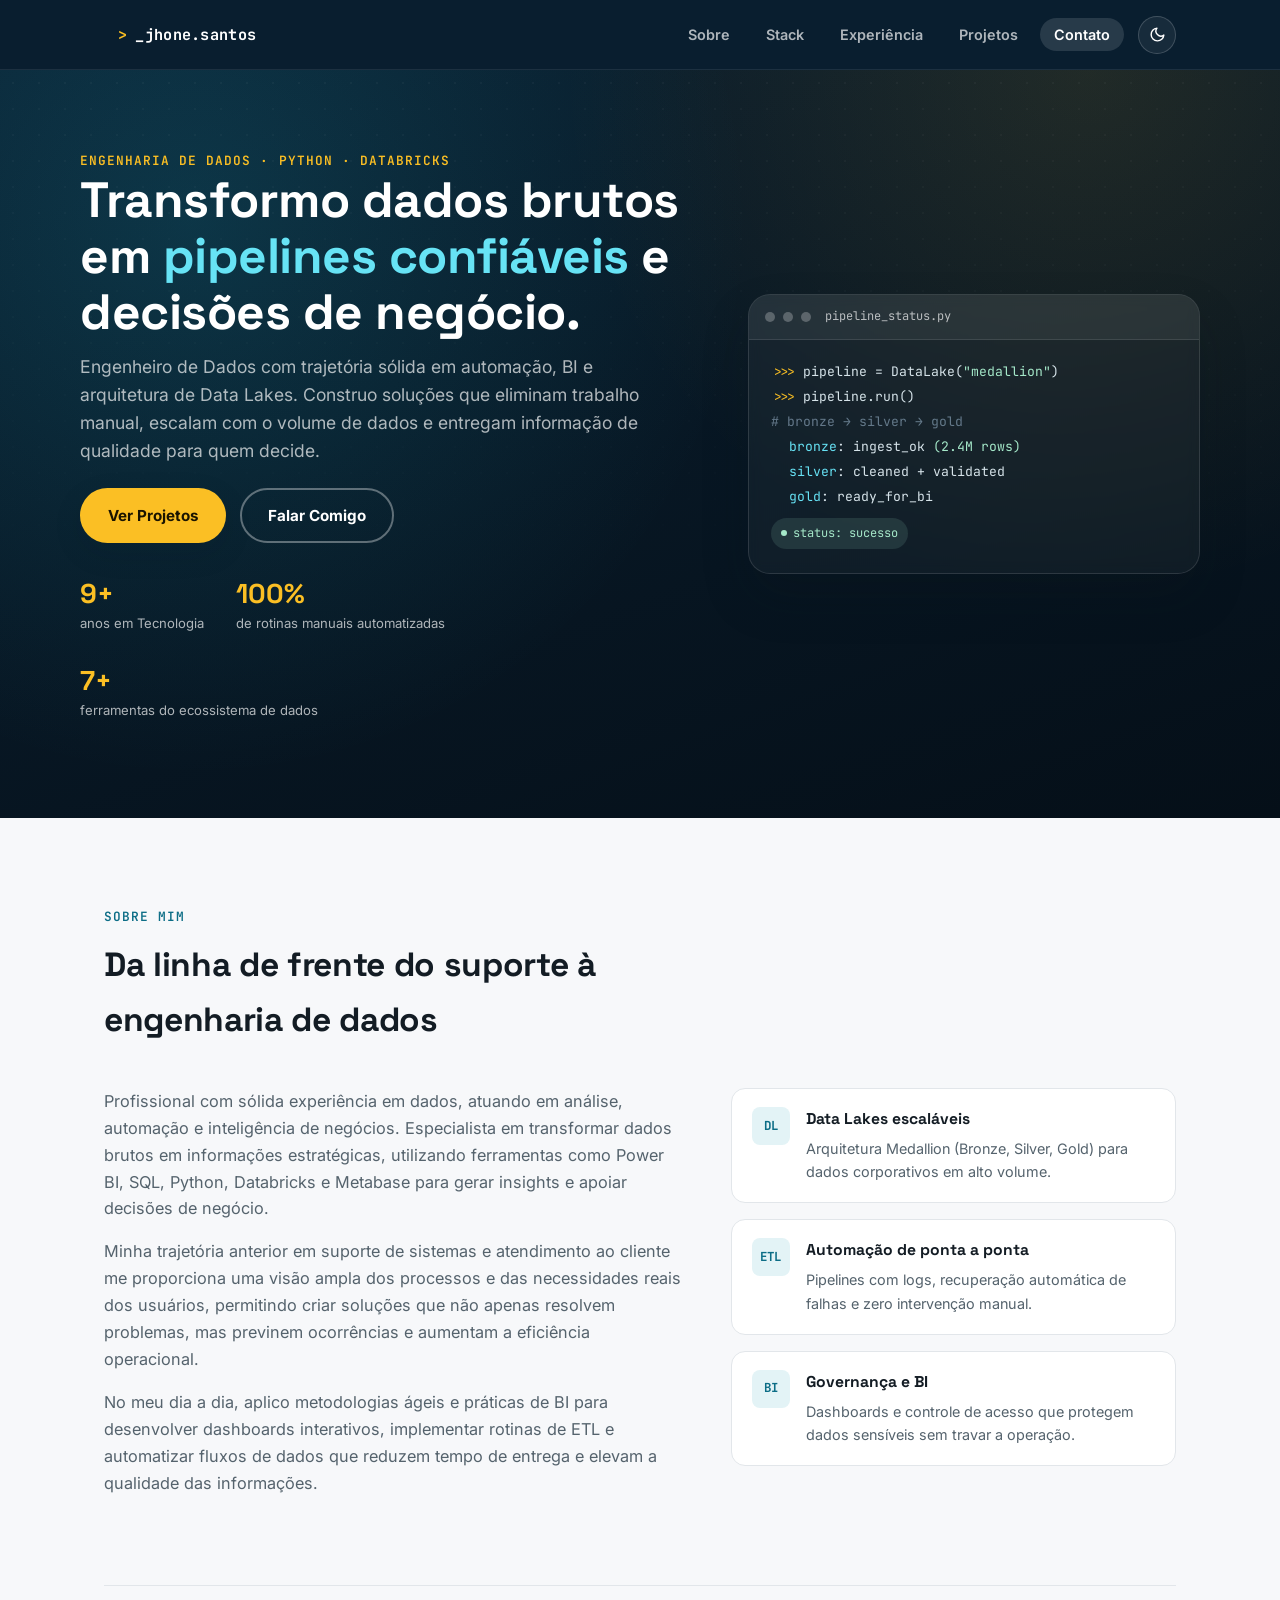
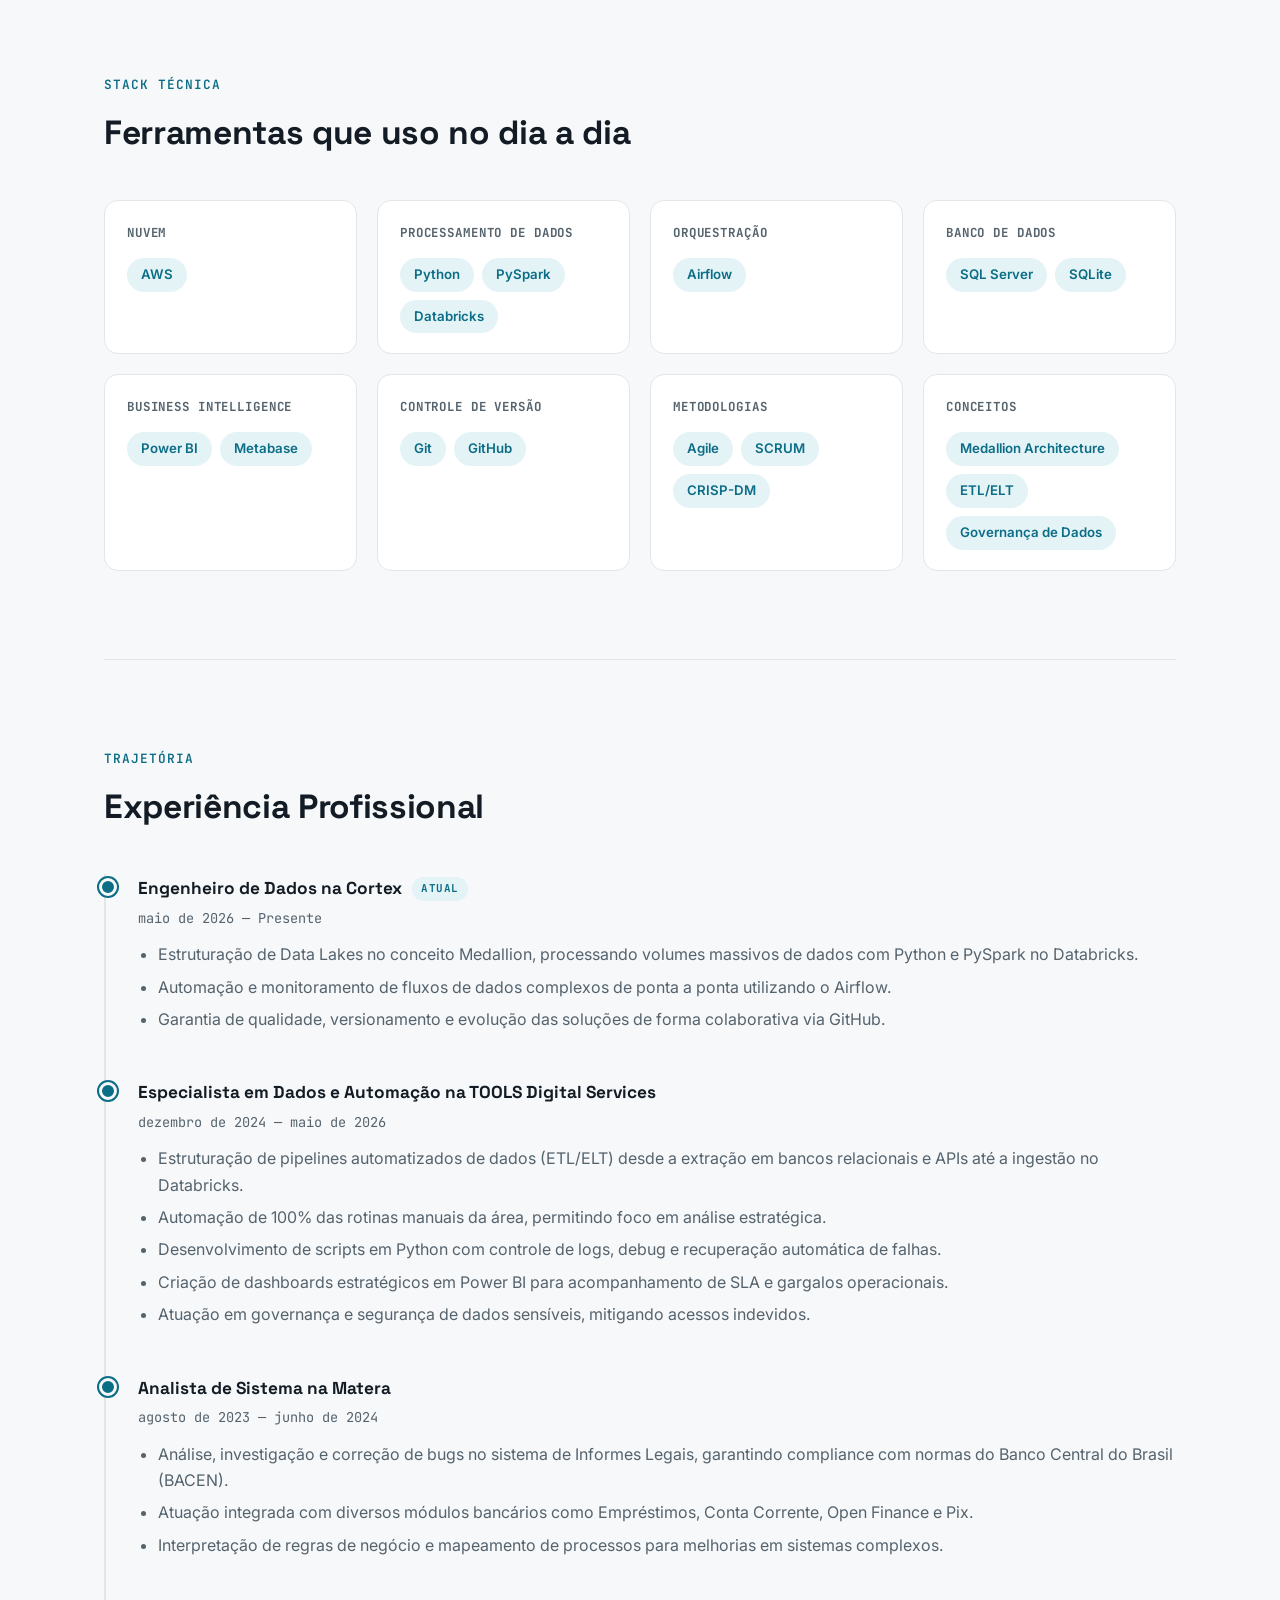
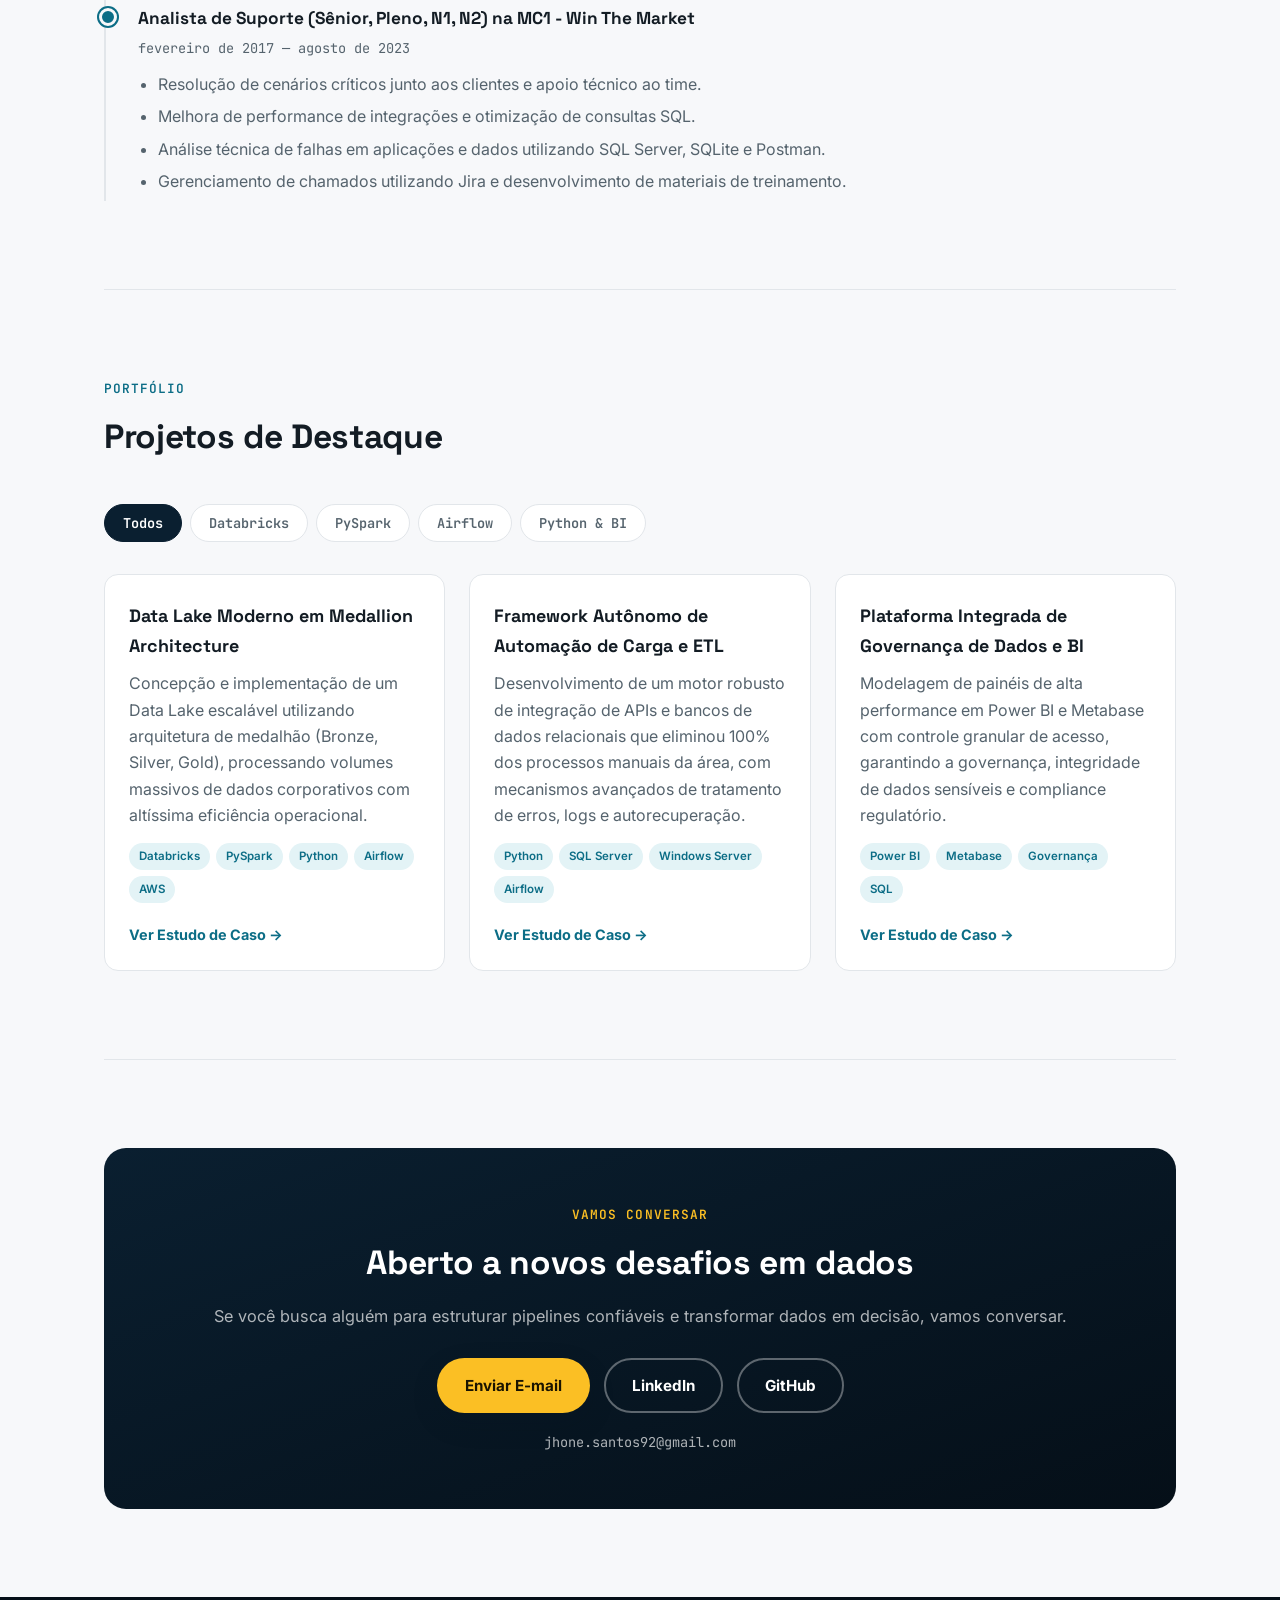
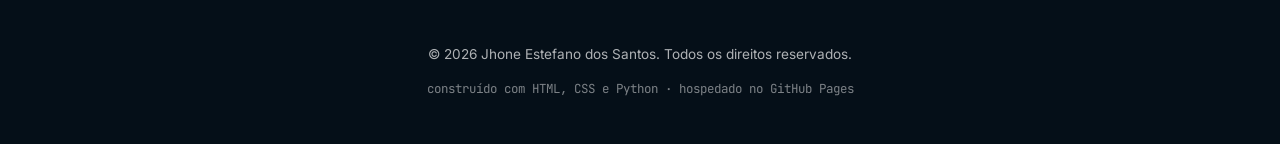
==== commit 77b2c075: "polish: refinamentos de consistencia e acessibilidade (Sprint 2 v3) Auditoria de revisao encontrou e" ====
--- a/index.html
+++ b/index.html
@@ -19,6 +19,7 @@
     <meta name="twitter:image" content="images/og-cover.png">
 
     <link rel="icon" type="image/svg+xml" href="images/favicon.svg">
+    <meta name="theme-color" content="#0a1f30">
 
     <link rel="preconnect" href="https://fonts.googleapis.com">
     <link rel="preconnect" href="https://fonts.gstatic.com" crossorigin>
@@ -294,10 +295,11 @@
                 <h2>Aberto a novos desafios em dados</h2>
                 <p class="section-lede">Se você busca alguém para estruturar pipelines confiáveis e transformar dados em decisão, vamos conversar.</p>
                 <div class="contact-actions">
-                    <a href="mailto:jhone.santos92@gmail.com" class="btn btn-primary">jhone.santos92@gmail.com</a>
+                    <a href="mailto:jhone.santos92@gmail.com" class="btn btn-primary">Enviar E-mail</a>
                     <a href="https://www.linkedin.com/in/jhone-estefano" target="_blank" rel="noopener" class="btn btn-outline">LinkedIn</a>
                     <a href="https://github.com/JhoneSantos-92" target="_blank" rel="noopener" class="btn btn-outline">GitHub</a>
                 </div>
+                <p class="contact-email">jhone.santos92@gmail.com</p>
             </div>
         </section>
     </main>
--- a/css/style.css
+++ b/css/style.css
@@ -110,6 +110,17 @@
 ::selection {
     background: var(--color-accent-on-brand);
     color: var(--color-brand);
+}
+
+:focus-visible {
+    outline: 2px solid var(--color-accent);
+    outline-offset: 2px;
+    border-radius: 4px;
+}
+
+header :focus-visible,
+.contact-panel :focus-visible {
+    outline-color: var(--color-accent-on-brand);
 }
 
 .eyebrow {
@@ -473,7 +484,7 @@
 
 .highlight-card {
     display: flex;
-    gap: 14px;
+    gap: 16px;
     padding: 18px 20px;
     background: var(--color-surface);
     border: 1px solid var(--color-border);
@@ -492,6 +503,8 @@
     justify-content: center;
     font-family: var(--font-mono);
     font-weight: 700;
+    font-size: 0.78rem;
+    letter-spacing: 0.02em;
 }
 
 .highlight-card h3 { margin: 0 0 4px; font-size: 0.98rem; color: var(--color-text); }
@@ -503,7 +516,7 @@
 .skills-grid {
     display: grid;
     grid-template-columns: repeat(auto-fit, minmax(230px, 1fr));
-    gap: 18px;
+    gap: 20px;
 }
 
 .skill-category {
@@ -630,7 +643,7 @@
 #project-list {
     display: grid;
     grid-template-columns: repeat(auto-fit, minmax(300px, 1fr));
-    gap: 22px;
+    gap: 24px;
 }
 
 .project-card {
@@ -705,6 +718,13 @@
     justify-content: center;
     flex-wrap: wrap;
     margin-top: 28px;
+}
+
+.contact-email {
+    margin: 18px 0 0;
+    font-family: var(--font-mono);
+    font-size: 0.85rem;
+    color: var(--color-on-brand-muted);
 }
 
 /* ==========================================================================
@@ -820,3 +840,7 @@
     .page-section { padding: 56px 0; }
     .contact-panel { padding: 40px 24px; }
 }
+
+@media (max-width: 480px) {
+    .terminal-body { font-size: 0.72rem; padding: 18px; }
+}
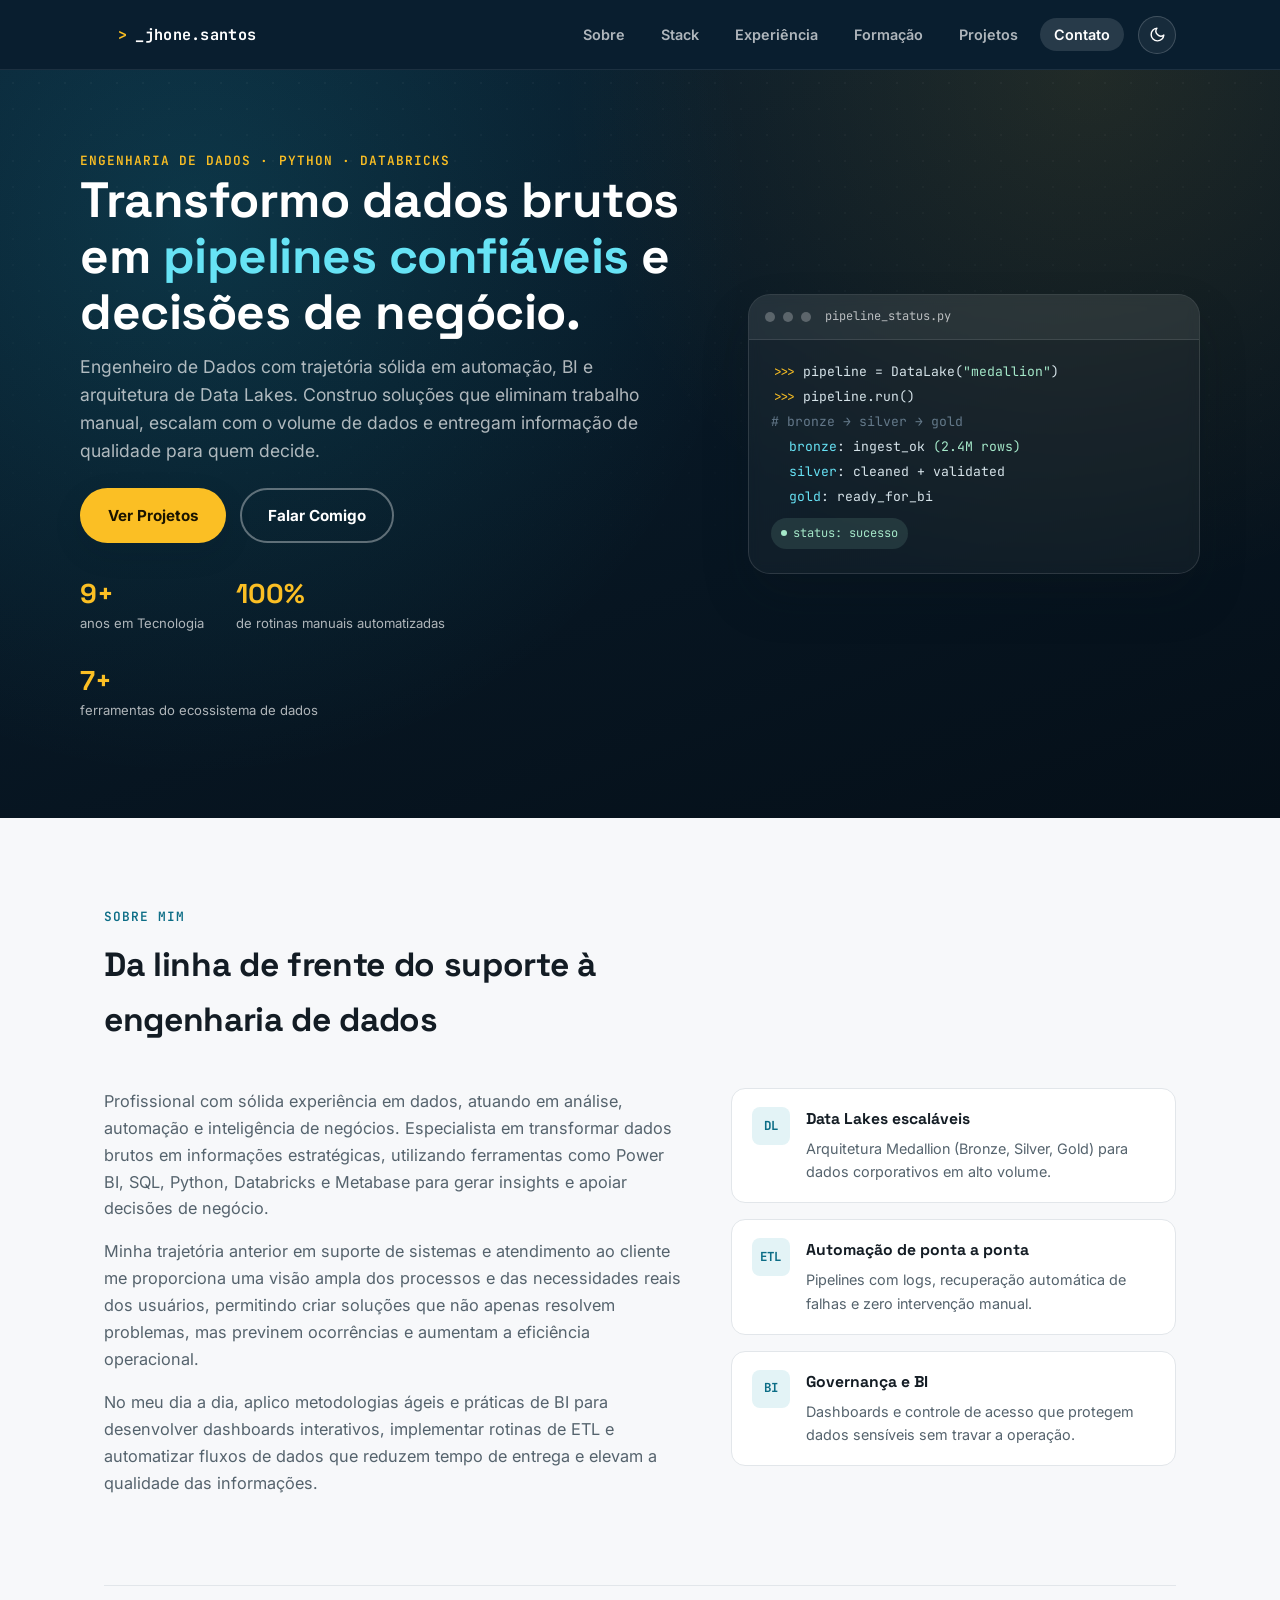
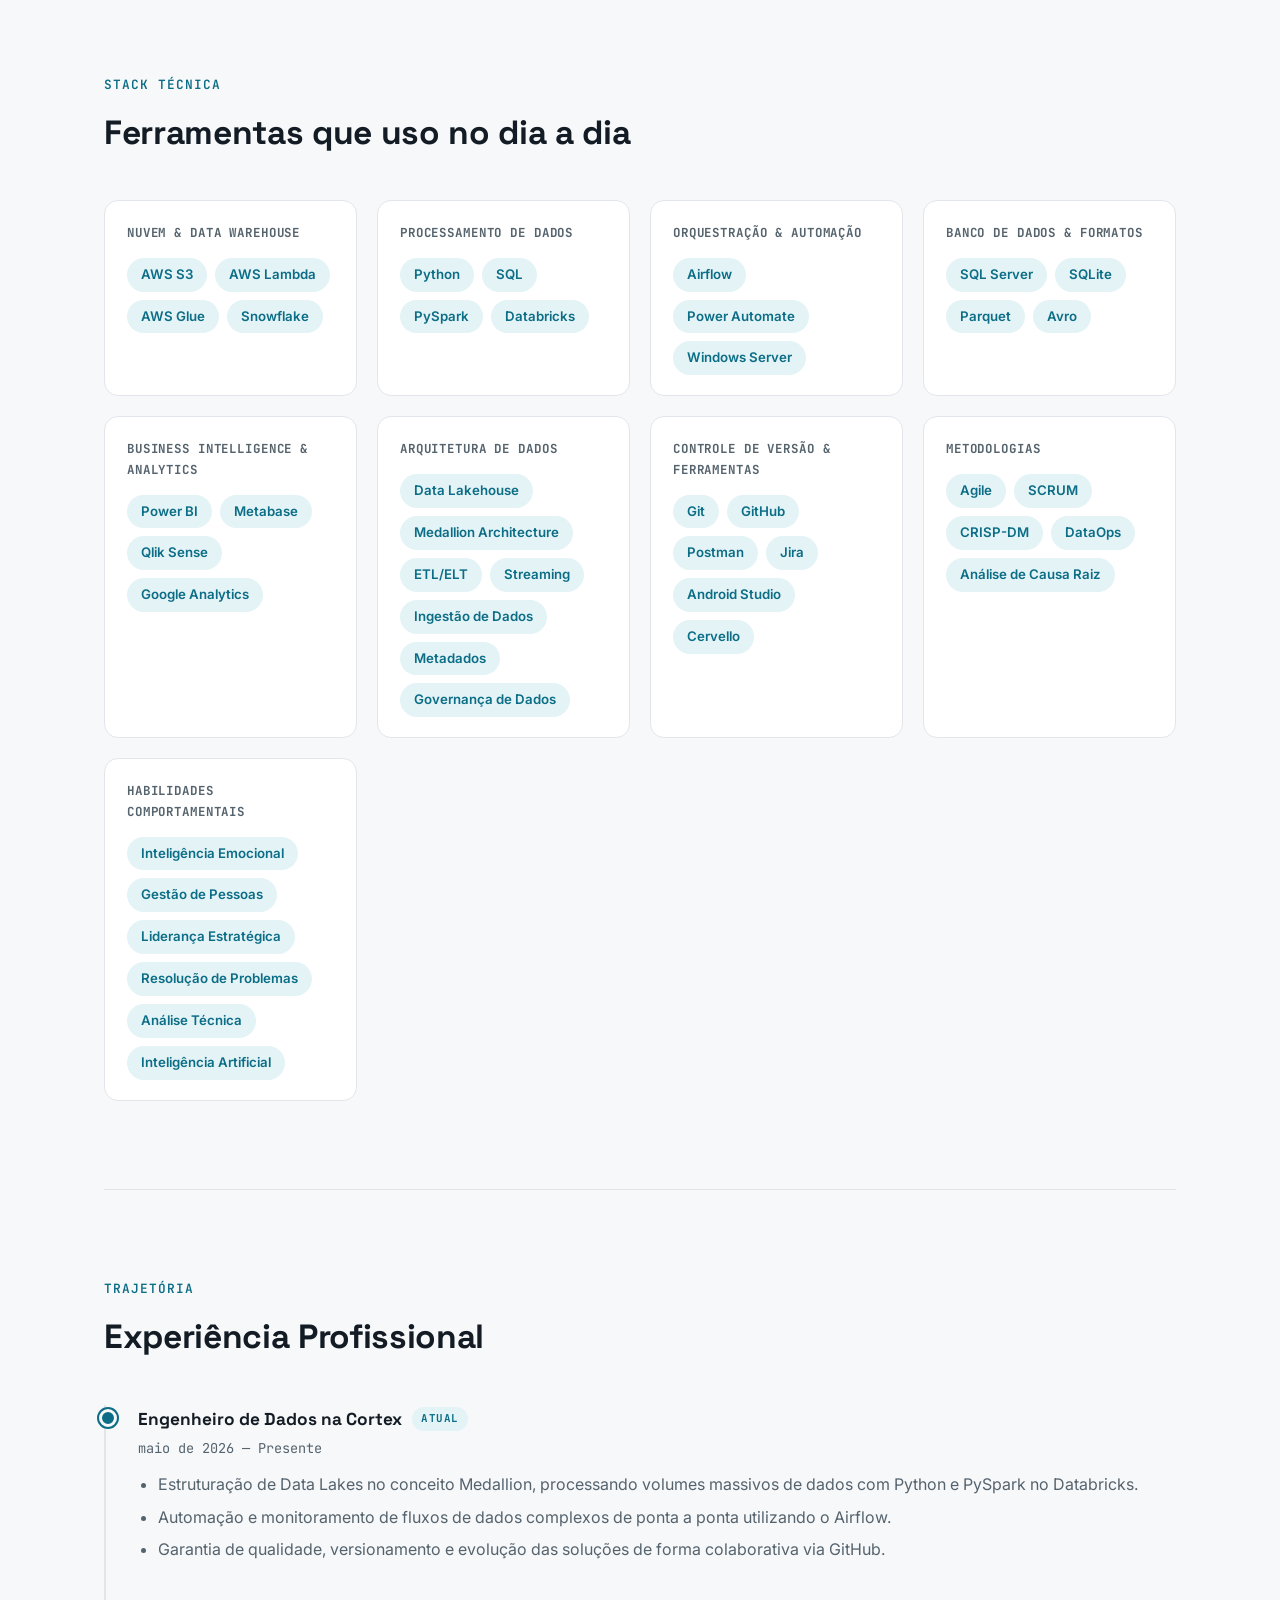
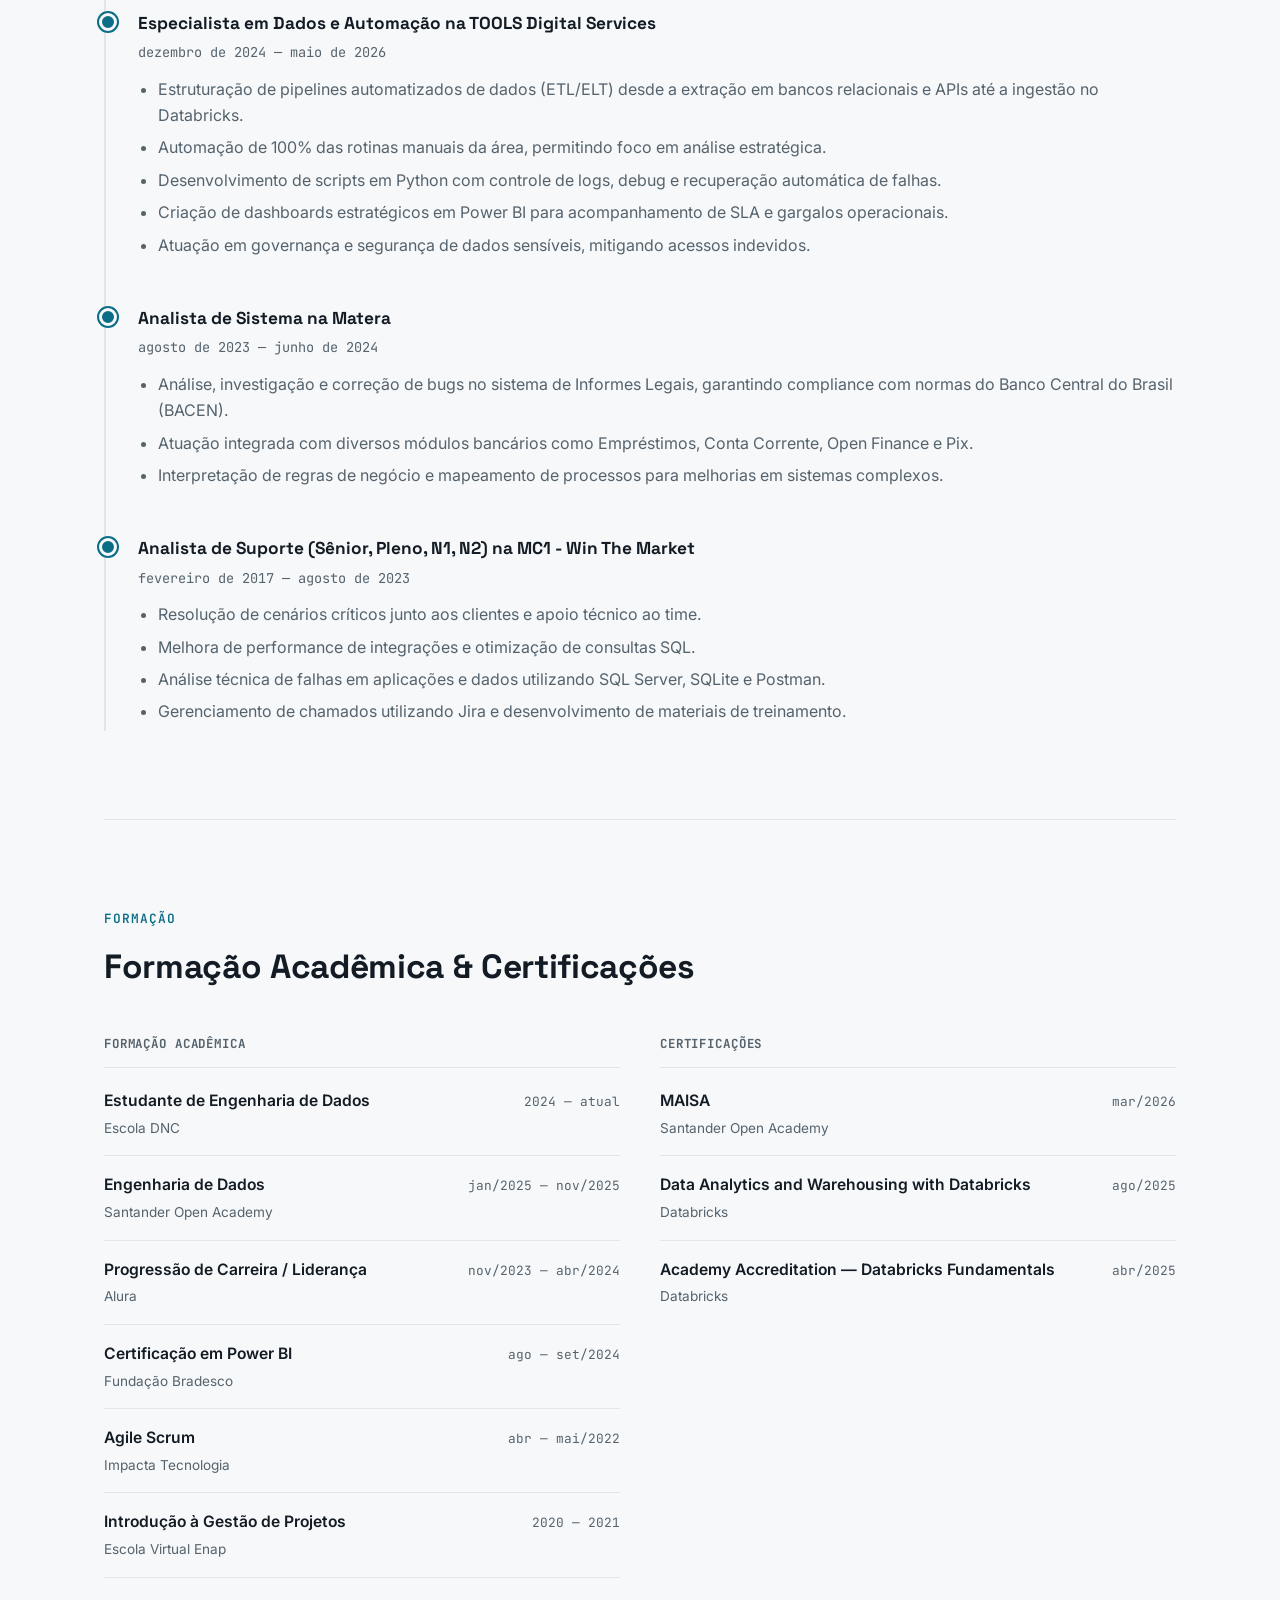
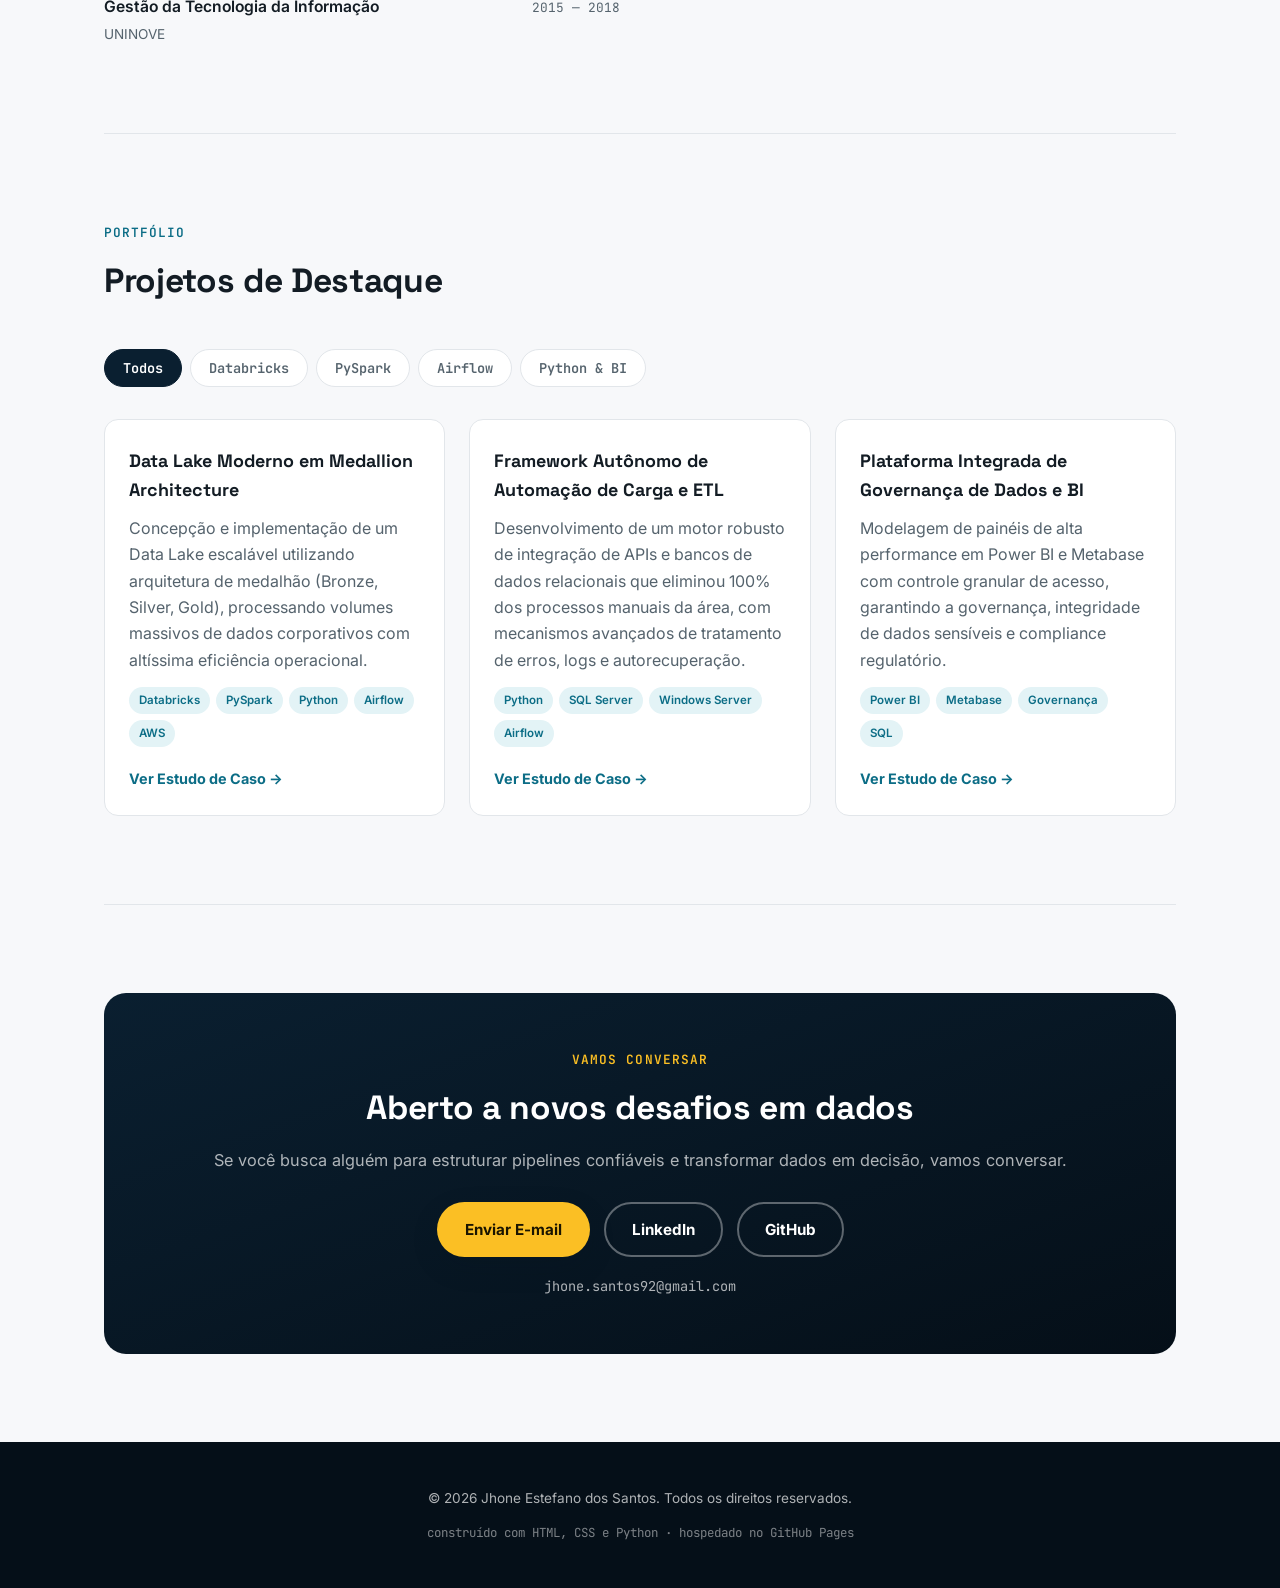
==== commit 3605106c: "feat: adiciona formacao, certificacoes e expande stack tecnica - Nova secao "Formacao & Certificacoe" ====
--- a/index.html
+++ b/index.html
@@ -39,6 +39,7 @@
                     <li><a href="#about" data-nav-link>Sobre</a></li>
                     <li><a href="#skills" data-nav-link>Stack</a></li>
                     <li><a href="#experience" data-nav-link>Experiência</a></li>
+                    <li><a href="#education" data-nav-link>Formação</a></li>
                     <li><a href="#projects" data-nav-link>Projetos</a></li>
                     <li><a href="#contact" data-nav-link>Contato</a></li>
                     <li>
@@ -158,36 +159,40 @@
             </div>
             <div class="skills-grid">
                 <div class="skill-category">
-                    <h3>Nuvem</h3>
-                    <div class="skill-tags"><span class="tag">AWS</span></div>
+                    <h3>Nuvem &amp; Data Warehouse</h3>
+                    <div class="skill-tags"><span class="tag">AWS S3</span><span class="tag">AWS Lambda</span><span class="tag">AWS Glue</span><span class="tag">Snowflake</span></div>
                 </div>
                 <div class="skill-category">
                     <h3>Processamento de Dados</h3>
-                    <div class="skill-tags"><span class="tag">Python</span><span class="tag">PySpark</span><span class="tag">Databricks</span></div>
-                </div>
-                <div class="skill-category">
-                    <h3>Orquestração</h3>
-                    <div class="skill-tags"><span class="tag">Airflow</span></div>
-                </div>
-                <div class="skill-category">
-                    <h3>Banco de Dados</h3>
-                    <div class="skill-tags"><span class="tag">SQL Server</span><span class="tag">SQLite</span></div>
-                </div>
-                <div class="skill-category">
-                    <h3>Business Intelligence</h3>
-                    <div class="skill-tags"><span class="tag">Power BI</span><span class="tag">Metabase</span></div>
-                </div>
-                <div class="skill-category">
-                    <h3>Controle de Versão</h3>
-                    <div class="skill-tags"><span class="tag">Git</span><span class="tag">GitHub</span></div>
+                    <div class="skill-tags"><span class="tag">Python</span><span class="tag">SQL</span><span class="tag">PySpark</span><span class="tag">Databricks</span></div>
+                </div>
+                <div class="skill-category">
+                    <h3>Orquestração &amp; Automação</h3>
+                    <div class="skill-tags"><span class="tag">Airflow</span><span class="tag">Power Automate</span><span class="tag">Windows Server</span></div>
+                </div>
+                <div class="skill-category">
+                    <h3>Banco de Dados &amp; Formatos</h3>
+                    <div class="skill-tags"><span class="tag">SQL Server</span><span class="tag">SQLite</span><span class="tag">Parquet</span><span class="tag">Avro</span></div>
+                </div>
+                <div class="skill-category">
+                    <h3>Business Intelligence &amp; Analytics</h3>
+                    <div class="skill-tags"><span class="tag">Power BI</span><span class="tag">Metabase</span><span class="tag">Qlik Sense</span><span class="tag">Google Analytics</span></div>
+                </div>
+                <div class="skill-category">
+                    <h3>Arquitetura de Dados</h3>
+                    <div class="skill-tags"><span class="tag">Data Lakehouse</span><span class="tag">Medallion Architecture</span><span class="tag">ETL/ELT</span><span class="tag">Streaming</span><span class="tag">Ingestão de Dados</span><span class="tag">Metadados</span><span class="tag">Governança de Dados</span></div>
+                </div>
+                <div class="skill-category">
+                    <h3>Controle de Versão &amp; Ferramentas</h3>
+                    <div class="skill-tags"><span class="tag">Git</span><span class="tag">GitHub</span><span class="tag">Postman</span><span class="tag">Jira</span><span class="tag">Android Studio</span><span class="tag">Cervello</span></div>
                 </div>
                 <div class="skill-category">
                     <h3>Metodologias</h3>
-                    <div class="skill-tags"><span class="tag">Agile</span><span class="tag">SCRUM</span><span class="tag">CRISP-DM</span></div>
-                </div>
-                <div class="skill-category">
-                    <h3>Conceitos</h3>
-                    <div class="skill-tags"><span class="tag">Medallion Architecture</span><span class="tag">ETL/ELT</span><span class="tag">Governança de Dados</span></div>
+                    <div class="skill-tags"><span class="tag">Agile</span><span class="tag">SCRUM</span><span class="tag">CRISP-DM</span><span class="tag">DataOps</span><span class="tag">Análise de Causa Raiz</span></div>
+                </div>
+                <div class="skill-category">
+                    <h3>Habilidades Comportamentais</h3>
+                    <div class="skill-tags"><span class="tag">Inteligência Emocional</span><span class="tag">Gestão de Pessoas</span><span class="tag">Liderança Estratégica</span><span class="tag">Resolução de Problemas</span><span class="tag">Análise Técnica</span><span class="tag">Inteligência Artificial</span></div>
                 </div>
             </div>
         </section>
@@ -246,6 +251,95 @@
                         <li>Gerenciamento de chamados utilizando Jira e desenvolvimento de materiais de treinamento.</li>
                     </ul>
                 </article>
+            </div>
+        </section>
+
+        <section id="education" class="page-section">
+            <div class="section-head">
+                <span class="eyebrow">Formação</span>
+                <h2>Formação Acadêmica &amp; Certificações</h2>
+            </div>
+            <div class="education-grid">
+                <div class="education-group">
+                    <h3>Formação Acadêmica</h3>
+                    <ul class="credential-list">
+                        <li class="credential-item">
+                            <div class="credential-main">
+                                <strong>Estudante de Engenharia de Dados</strong>
+                                <span class="credential-org">Escola DNC</span>
+                            </div>
+                            <span class="credential-period">2024 &mdash; atual</span>
+                        </li>
+                        <li class="credential-item">
+                            <div class="credential-main">
+                                <strong>Engenharia de Dados</strong>
+                                <span class="credential-org">Santander Open Academy</span>
+                            </div>
+                            <span class="credential-period">jan/2025 &mdash; nov/2025</span>
+                        </li>
+                        <li class="credential-item">
+                            <div class="credential-main">
+                                <strong>Progressão de Carreira / Liderança</strong>
+                                <span class="credential-org">Alura</span>
+                            </div>
+                            <span class="credential-period">nov/2023 &mdash; abr/2024</span>
+                        </li>
+                        <li class="credential-item">
+                            <div class="credential-main">
+                                <strong>Certificação em Power BI</strong>
+                                <span class="credential-org">Fundação Bradesco</span>
+                            </div>
+                            <span class="credential-period">ago &mdash; set/2024</span>
+                        </li>
+                        <li class="credential-item">
+                            <div class="credential-main">
+                                <strong>Agile Scrum</strong>
+                                <span class="credential-org">Impacta Tecnologia</span>
+                            </div>
+                            <span class="credential-period">abr &mdash; mai/2022</span>
+                        </li>
+                        <li class="credential-item">
+                            <div class="credential-main">
+                                <strong>Introdução à Gestão de Projetos</strong>
+                                <span class="credential-org">Escola Virtual Enap</span>
+                            </div>
+                            <span class="credential-period">2020 &mdash; 2021</span>
+                        </li>
+                        <li class="credential-item">
+                            <div class="credential-main">
+                                <strong>Gestão da Tecnologia da Informação</strong>
+                                <span class="credential-org">UNINOVE</span>
+                            </div>
+                            <span class="credential-period">2015 &mdash; 2018</span>
+                        </li>
+                    </ul>
+                </div>
+                <div class="education-group">
+                    <h3>Certificações</h3>
+                    <ul class="credential-list">
+                        <li class="credential-item">
+                            <div class="credential-main">
+                                <strong>MAISA</strong>
+                                <span class="credential-org">Santander Open Academy</span>
+                            </div>
+                            <span class="credential-period">mar/2026</span>
+                        </li>
+                        <li class="credential-item">
+                            <div class="credential-main">
+                                <strong>Data Analytics and Warehousing with Databricks</strong>
+                                <span class="credential-org">Databricks</span>
+                            </div>
+                            <span class="credential-period">ago/2025</span>
+                        </li>
+                        <li class="credential-item">
+                            <div class="credential-main">
+                                <strong>Academy Accreditation &mdash; Databricks Fundamentals</strong>
+                                <span class="credential-org">Databricks</span>
+                            </div>
+                            <span class="credential-period">abr/2025</span>
+                        </li>
+                    </ul>
+                </div>
             </div>
         </section>
 
--- a/css/style.css
+++ b/css/style.css
@@ -610,6 +610,56 @@
 .timeline-item li { margin-bottom: 6px; }
 
 /* ==========================================================================
+   Education & certifications
+   ========================================================================== */
+.education-grid {
+    display: grid;
+    grid-template-columns: 1fr 1fr;
+    gap: 40px;
+    align-items: start;
+}
+
+.education-group h3 {
+    margin: 0 0 4px;
+    font-size: 0.78rem;
+    font-family: var(--font-mono);
+    text-transform: uppercase;
+    letter-spacing: 0.07em;
+    color: var(--color-text-muted);
+    padding-bottom: 12px;
+    border-bottom: 1px solid var(--color-border);
+}
+
+.credential-list {
+    list-style: none;
+    margin: 0;
+    padding: 0;
+}
+
+.credential-item {
+    display: flex;
+    justify-content: space-between;
+    align-items: baseline;
+    gap: 16px;
+    padding: 16px 0;
+    border-bottom: 1px solid var(--color-border);
+}
+
+.credential-item:last-child { border-bottom: none; padding-bottom: 0; }
+
+.credential-main { display: flex; flex-direction: column; gap: 3px; }
+.credential-main strong { color: var(--color-text); font-size: 0.98rem; font-weight: 600; }
+.credential-org { color: var(--color-text-muted); font-size: 0.85rem; }
+
+.credential-period {
+    flex-shrink: 0;
+    font-family: var(--font-mono);
+    font-size: 0.8rem;
+    color: var(--color-text-muted);
+    white-space: nowrap;
+}
+
+/* ==========================================================================
    Project filters & cards
    ========================================================================== */
 #project-filters {
@@ -809,6 +859,11 @@
     .hero-inner { grid-template-columns: 1fr; }
     .hero-visual { max-width: 480px; }
     .about-grid { grid-template-columns: 1fr; }
+    .education-grid { grid-template-columns: 1fr; gap: 32px; }
+}
+
+@media (max-width: 520px) {
+    .credential-item { flex-direction: column; align-items: flex-start; gap: 4px; }
 }
 
 @media (max-width: 768px) {
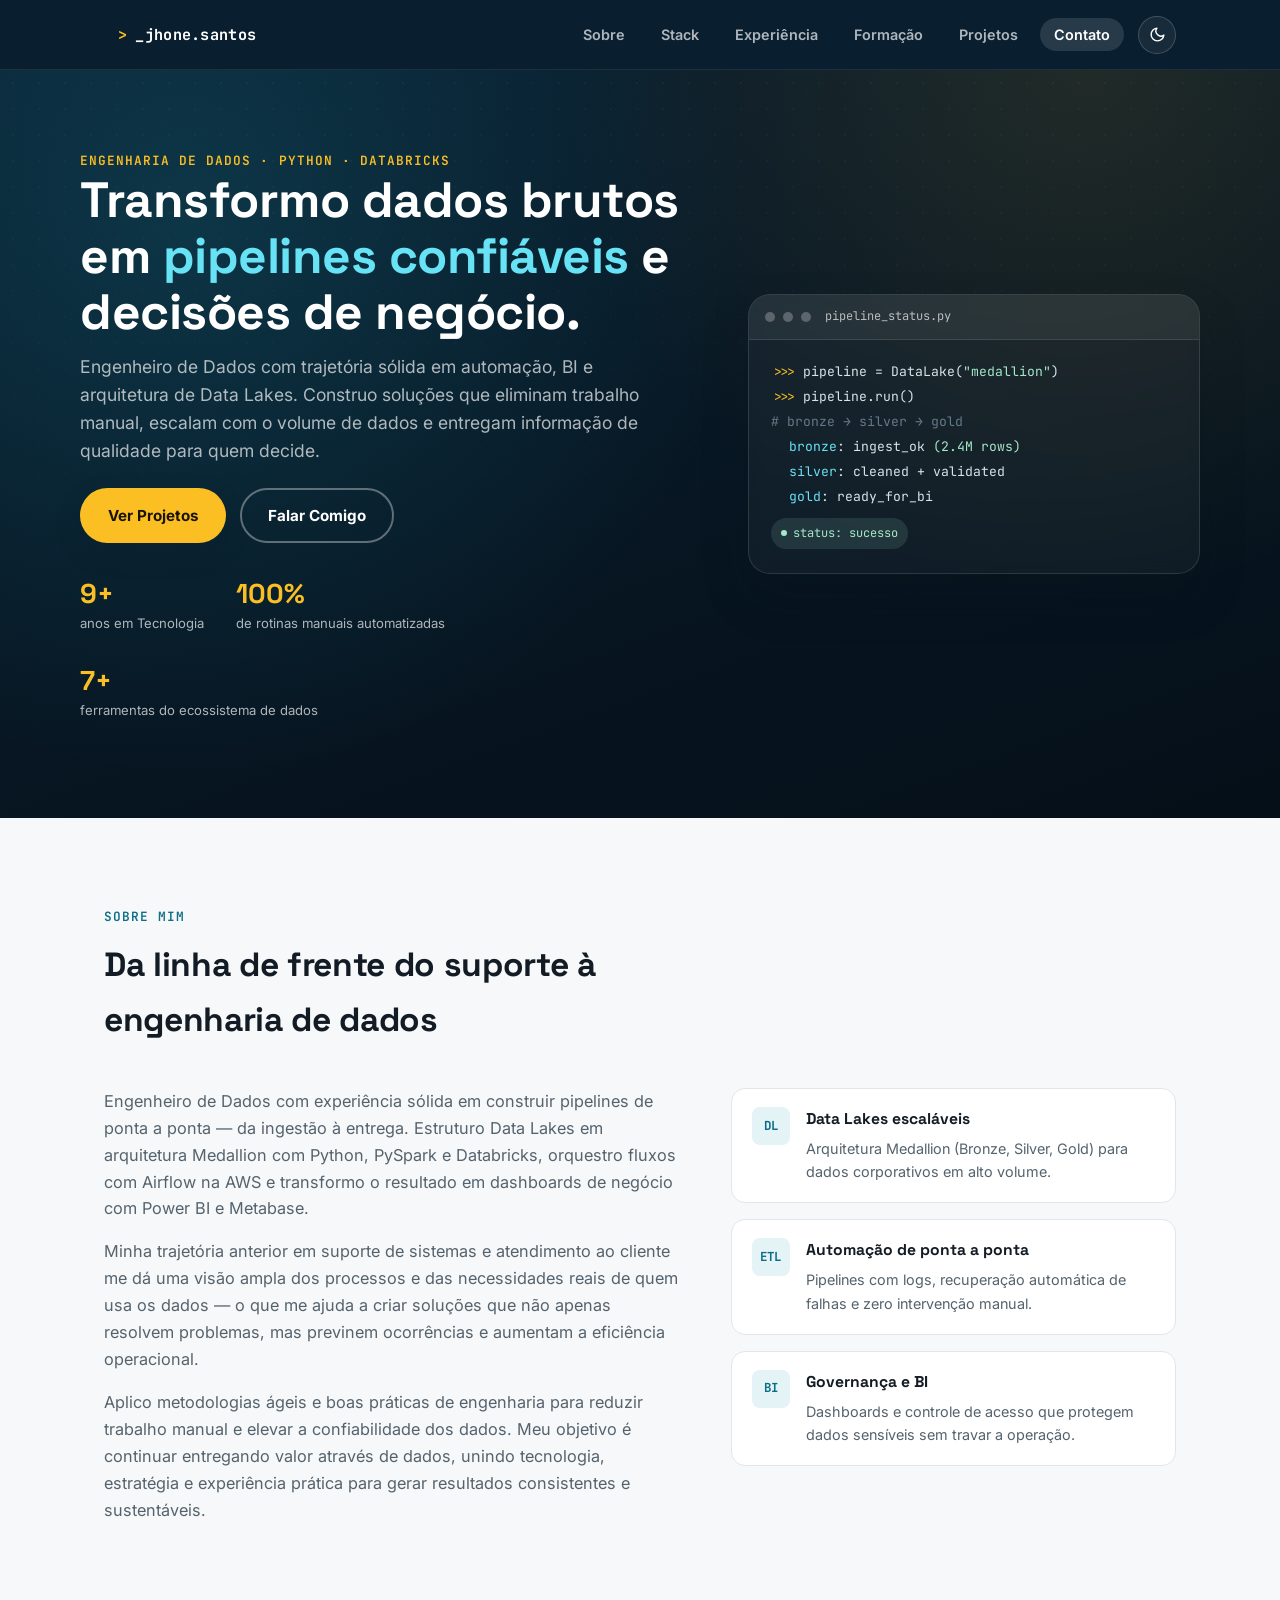
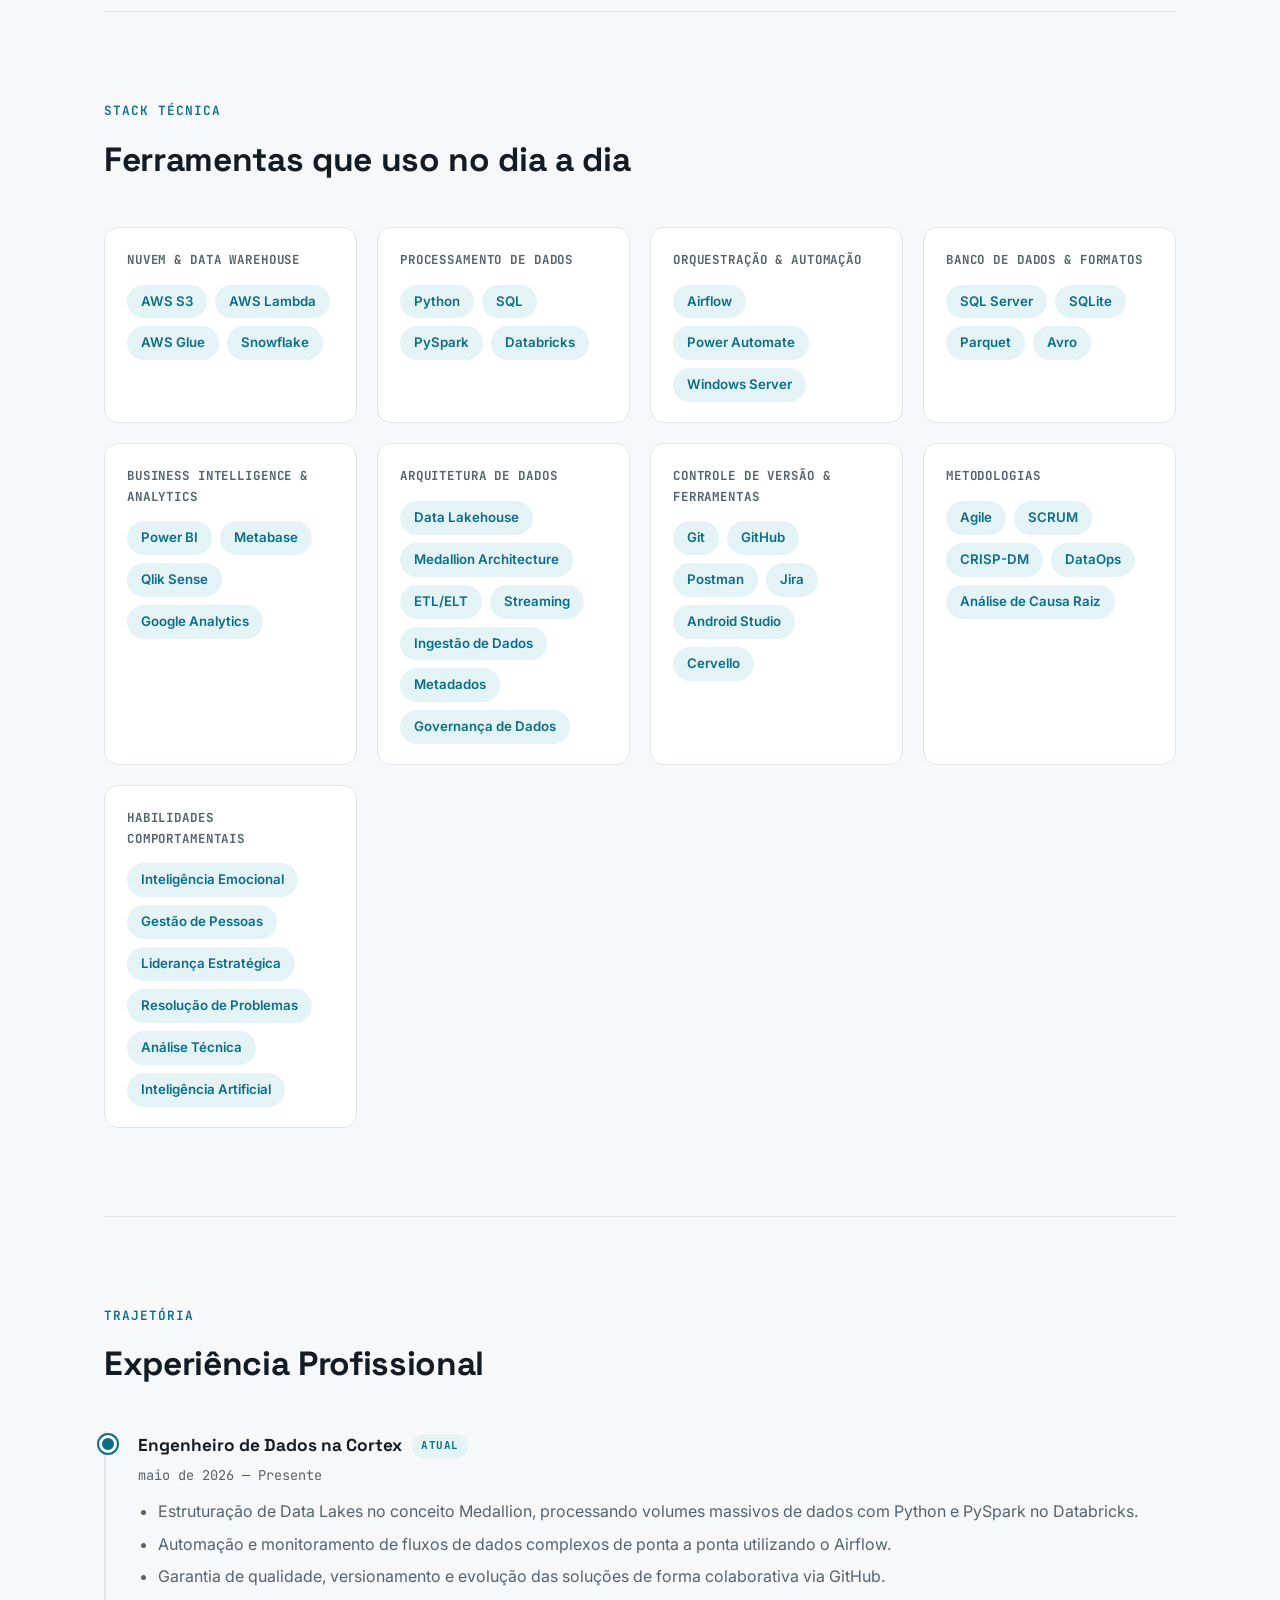
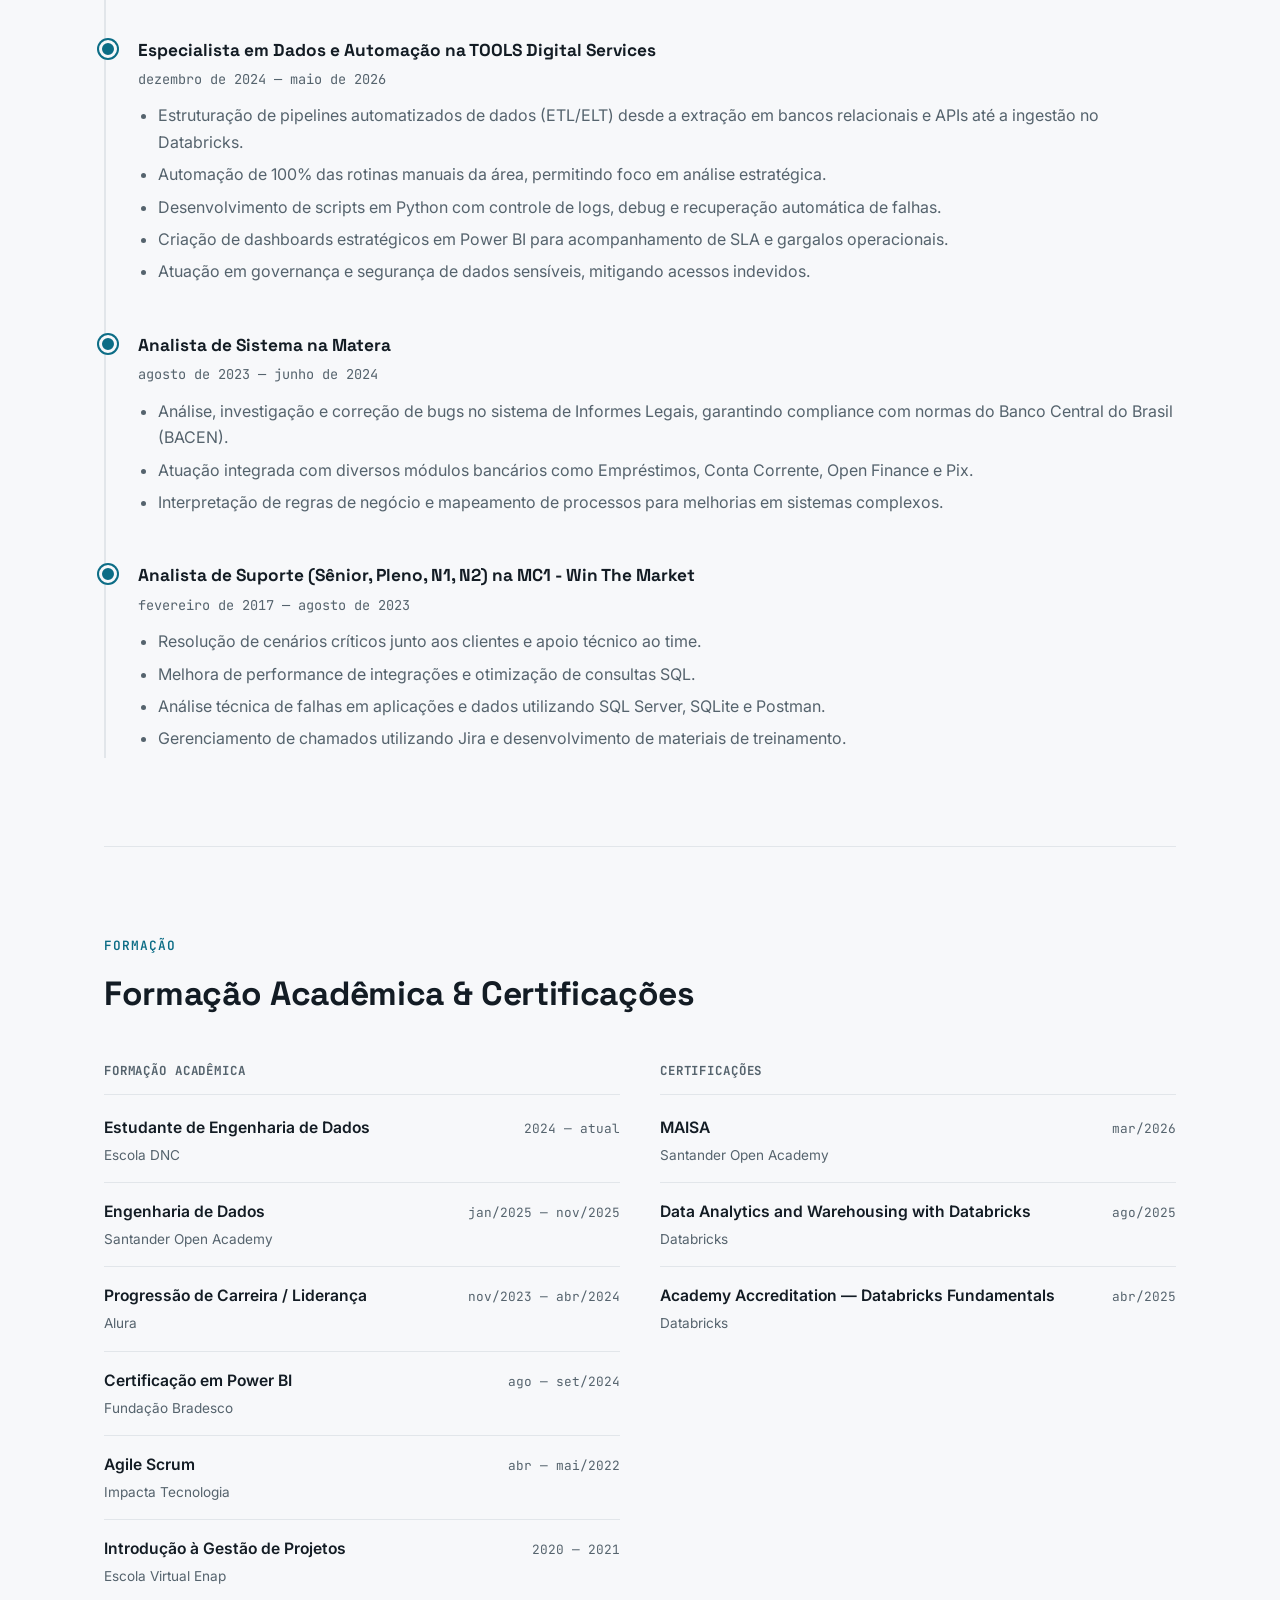
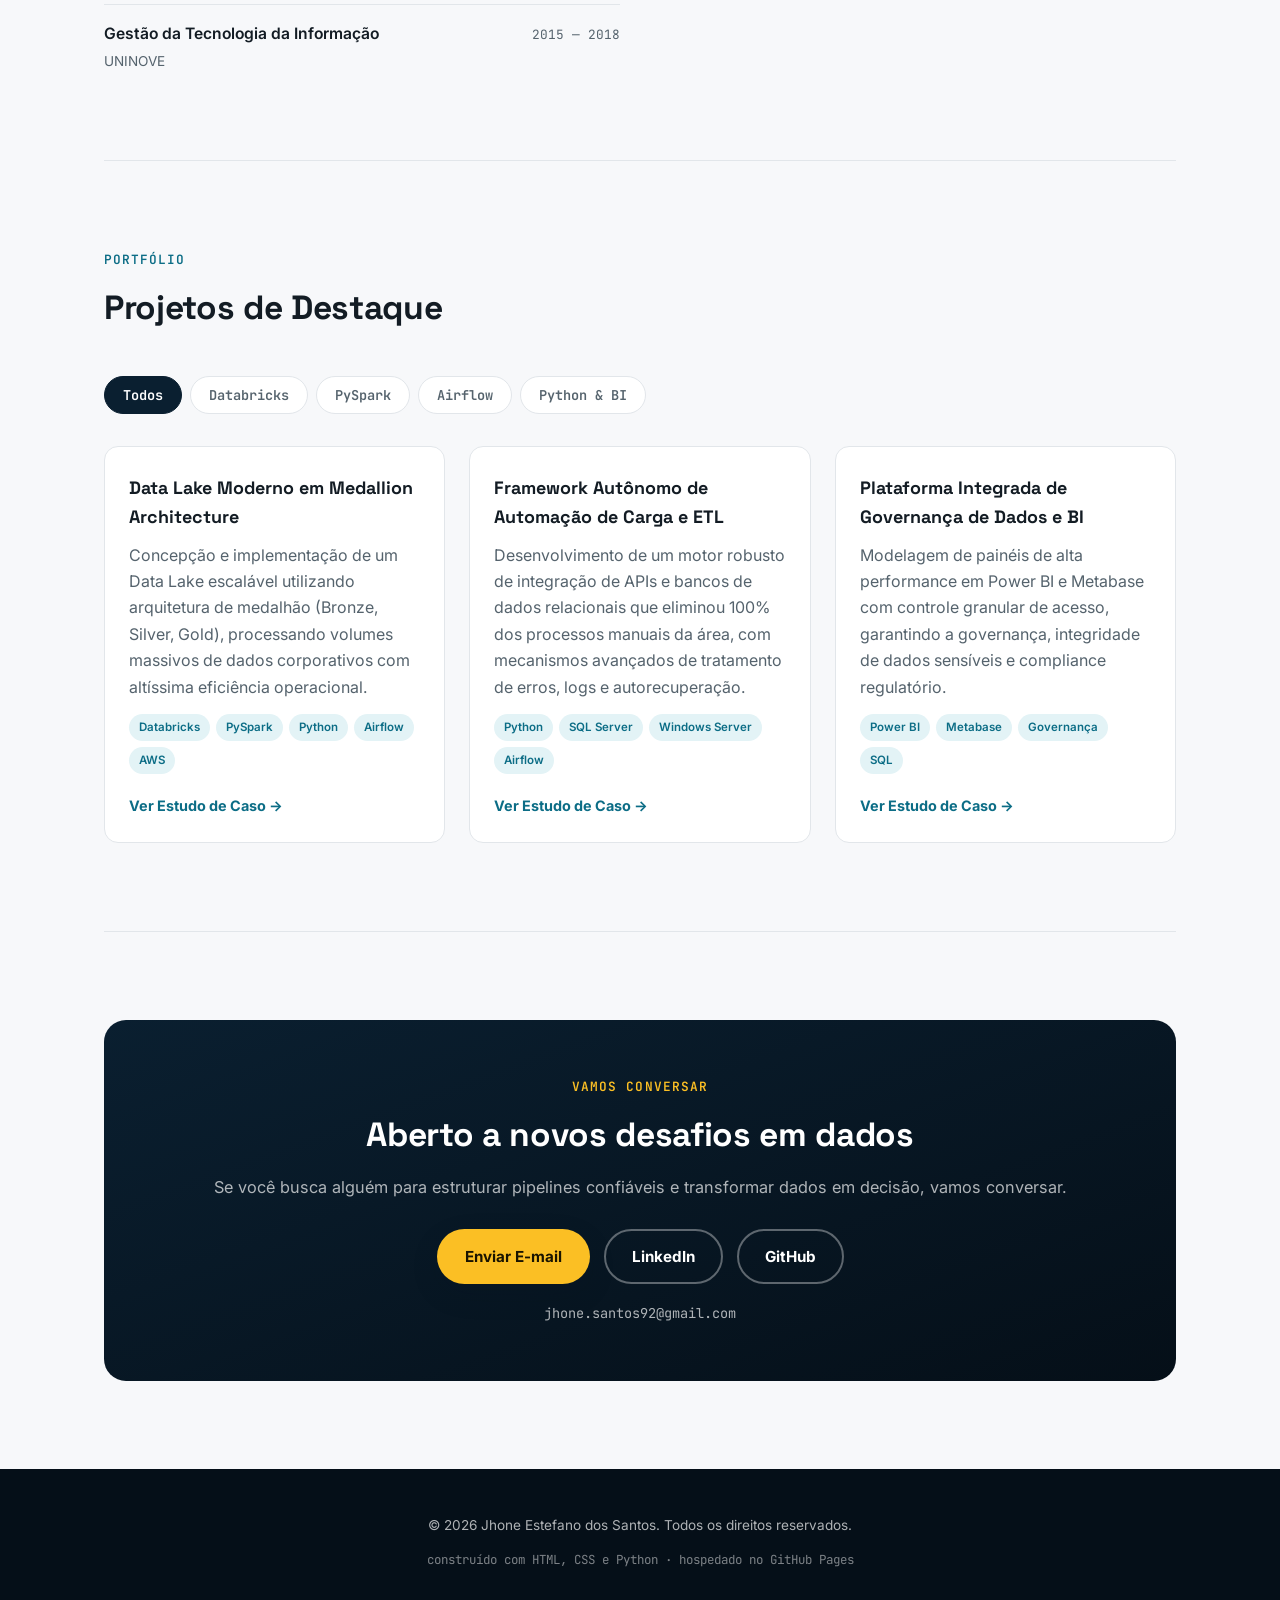
==== commit 180bcc57: "feat: adiciona SEO tecnico e revisa copy da secao Sobre Mim - robots.txt e sitemap.xml (URL do GitHu" ====
--- a/index.html
+++ b/index.html
@@ -7,16 +7,19 @@
     <meta name="description" content="Portfólio de Jhone Estefano dos Santos, Engenheiro de Dados especializado em Python, PySpark, Databricks, Airflow e AWS. Conheça meus projetos de Data Lake, ETL/ELT e governança de dados.">
     <meta name="author" content="Jhone Estefano dos Santos">
 
+    <link rel="canonical" href="https://jhonesantos-92.github.io/data_engineering_portfolio/">
+
     <meta property="og:type" content="website">
     <meta property="og:title" content="Jhone Estefano dos Santos | Engenheiro de Dados">
     <meta property="og:description" content="Portfólio de Engenharia de Dados: Data Lakes, ETL/ELT, Databricks, PySpark, Airflow e AWS.">
-    <meta property="og:image" content="images/og-cover.png">
+    <meta property="og:image" content="https://jhonesantos-92.github.io/data_engineering_portfolio/images/og-cover.png">
+    <meta property="og:url" content="https://jhonesantos-92.github.io/data_engineering_portfolio/">
     <meta property="og:locale" content="pt_BR">
 
     <meta name="twitter:card" content="summary_large_image">
     <meta name="twitter:title" content="Jhone Estefano dos Santos | Engenheiro de Dados">
     <meta name="twitter:description" content="Portfólio de Engenharia de Dados: Data Lakes, ETL/ELT, Databricks, PySpark, Airflow e AWS.">
-    <meta name="twitter:image" content="images/og-cover.png">
+    <meta name="twitter:image" content="https://jhonesantos-92.github.io/data_engineering_portfolio/images/og-cover.png">
 
     <link rel="icon" type="image/svg+xml" href="images/favicon.svg">
     <meta name="theme-color" content="#0a1f30">
@@ -26,6 +29,23 @@
     <link href="https://fonts.googleapis.com/css2?family=Space+Grotesk:wght@500;700&family=Inter:wght@400;500;600;700&family=JetBrains+Mono:wght@400;500;600;700&display=swap" rel="stylesheet">
 
     <link rel="stylesheet" href="css/style.css">
+
+    <script type="application/ld+json">
+    {
+        "@context": "https://schema.org",
+        "@type": "Person",
+        "name": "Jhone Estefano dos Santos",
+        "jobTitle": "Engenheiro de Dados",
+        "url": "https://jhonesantos-92.github.io/data_engineering_portfolio/",
+        "image": "https://jhonesantos-92.github.io/data_engineering_portfolio/images/og-cover.png",
+        "email": "mailto:jhone.santos92@gmail.com",
+        "sameAs": [
+            "https://www.linkedin.com/in/jhone-estefano",
+            "https://github.com/JhoneSantos-92"
+        ],
+        "knowsAbout": ["Python", "SQL", "PySpark", "Databricks", "Apache Airflow", "AWS", "Power BI", "Engenharia de Dados"]
+    }
+    </script>
 </head>
 <body>
     <header>
@@ -110,20 +130,22 @@
             <div class="about-grid">
                 <div class="about-copy">
                     <p>
-                        Profissional com sólida experiência em dados, atuando em análise, automação e inteligência
-                        de negócios. Especialista em transformar dados brutos em informações estratégicas, utilizando
-                        ferramentas como Power BI, SQL, Python, Databricks e Metabase para gerar insights e apoiar
-                        decisões de negócio.
+                        Engenheiro de Dados com experiência sólida em construir pipelines de ponta a ponta —
+                        da ingestão à entrega. Estruturo Data Lakes em arquitetura Medallion com Python, PySpark
+                        e Databricks, orquestro fluxos com Airflow na AWS e transformo o resultado em dashboards
+                        de negócio com Power BI e Metabase.
                     </p>
                     <p>
-                        Minha trajetória anterior em suporte de sistemas e atendimento ao cliente me proporciona uma
-                        visão ampla dos processos e das necessidades reais dos usuários, permitindo criar soluções
-                        que não apenas resolvem problemas, mas previnem ocorrências e aumentam a eficiência operacional.
+                        Minha trajetória anterior em suporte de sistemas e atendimento ao cliente me dá uma visão
+                        ampla dos processos e das necessidades reais de quem usa os dados — o que me ajuda a criar
+                        soluções que não apenas resolvem problemas, mas previnem ocorrências e aumentam a
+                        eficiência operacional.
                     </p>
                     <p>
-                        No meu dia a dia, aplico metodologias ágeis e práticas de BI para desenvolver dashboards
-                        interativos, implementar rotinas de ETL e automatizar fluxos de dados que reduzem tempo de
-                        entrega e elevam a qualidade das informações.
+                        Aplico metodologias ágeis e boas práticas de engenharia para reduzir trabalho manual e
+                        elevar a confiabilidade dos dados. Meu objetivo é continuar entregando valor através de
+                        dados, unindo tecnologia, estratégia e experiência prática para gerar resultados
+                        consistentes e sustentáveis.
                     </p>
                 </div>
                 <div class="highlight-list">
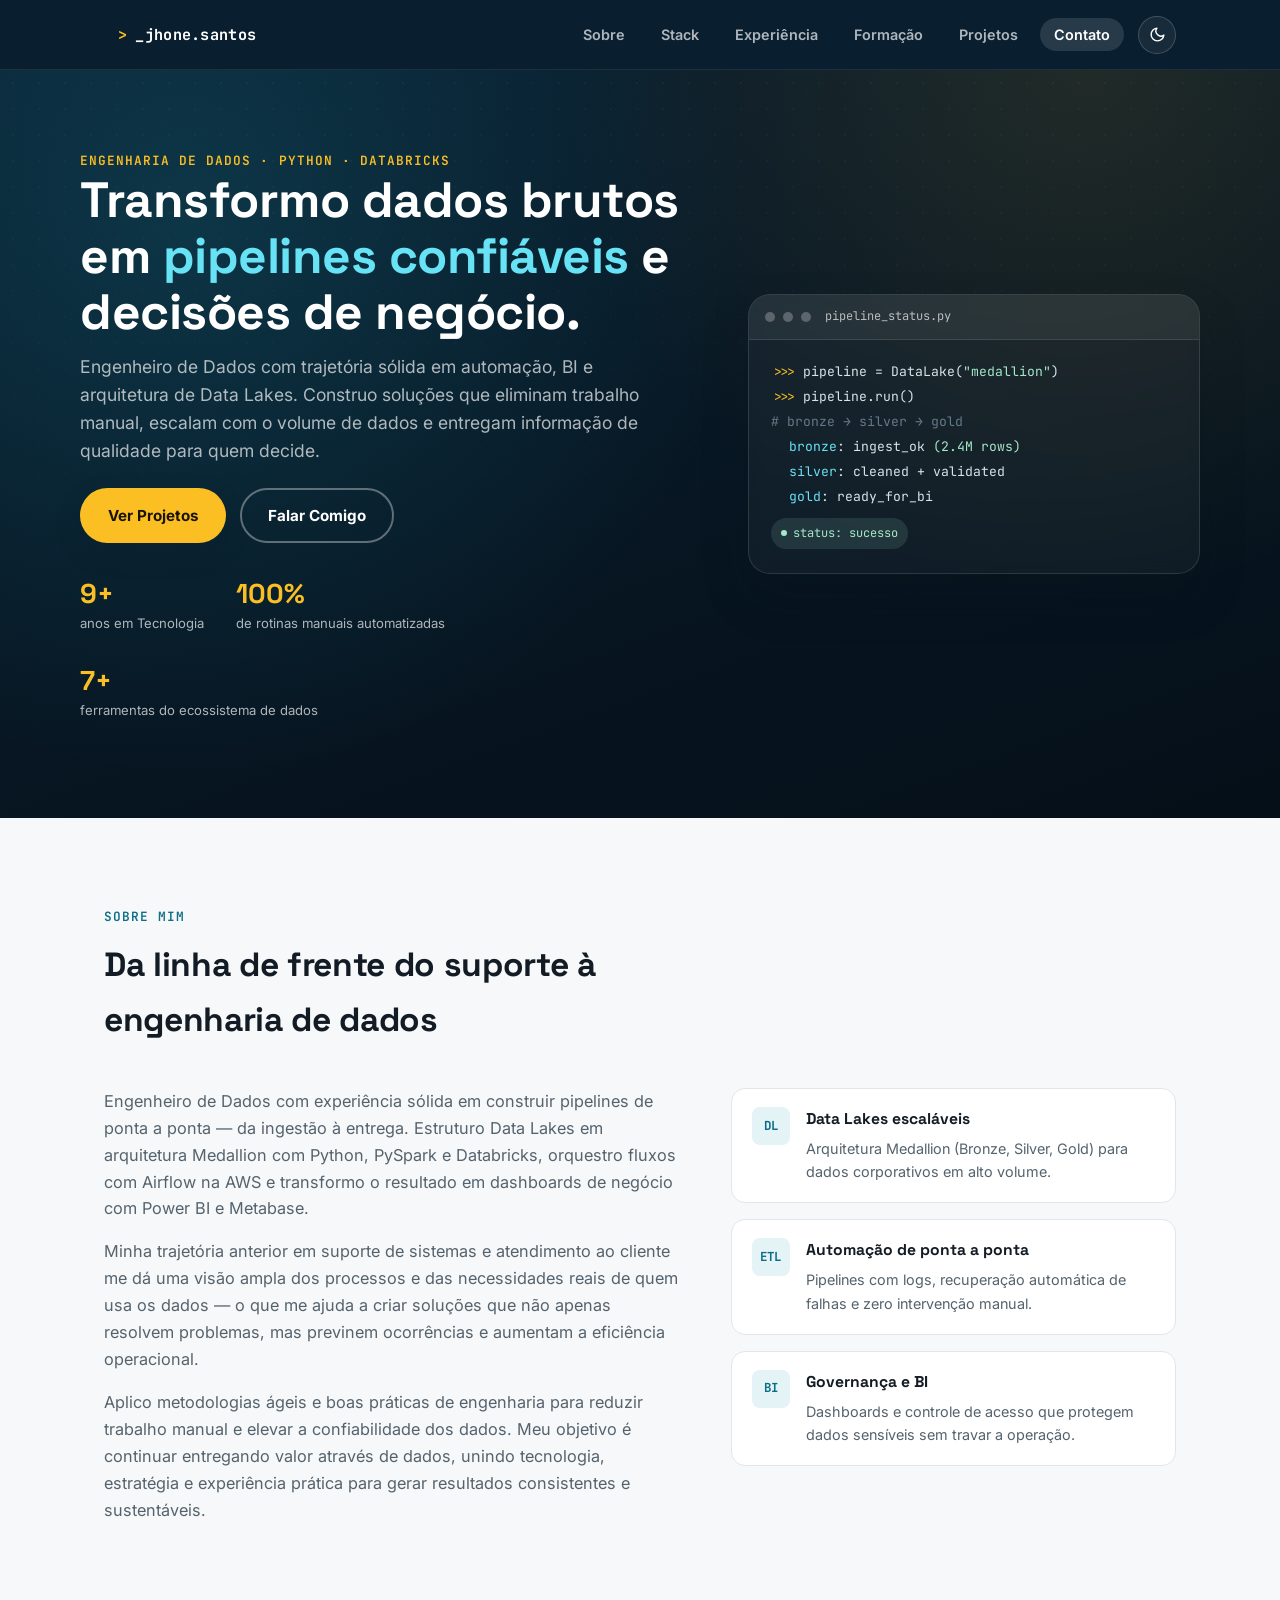
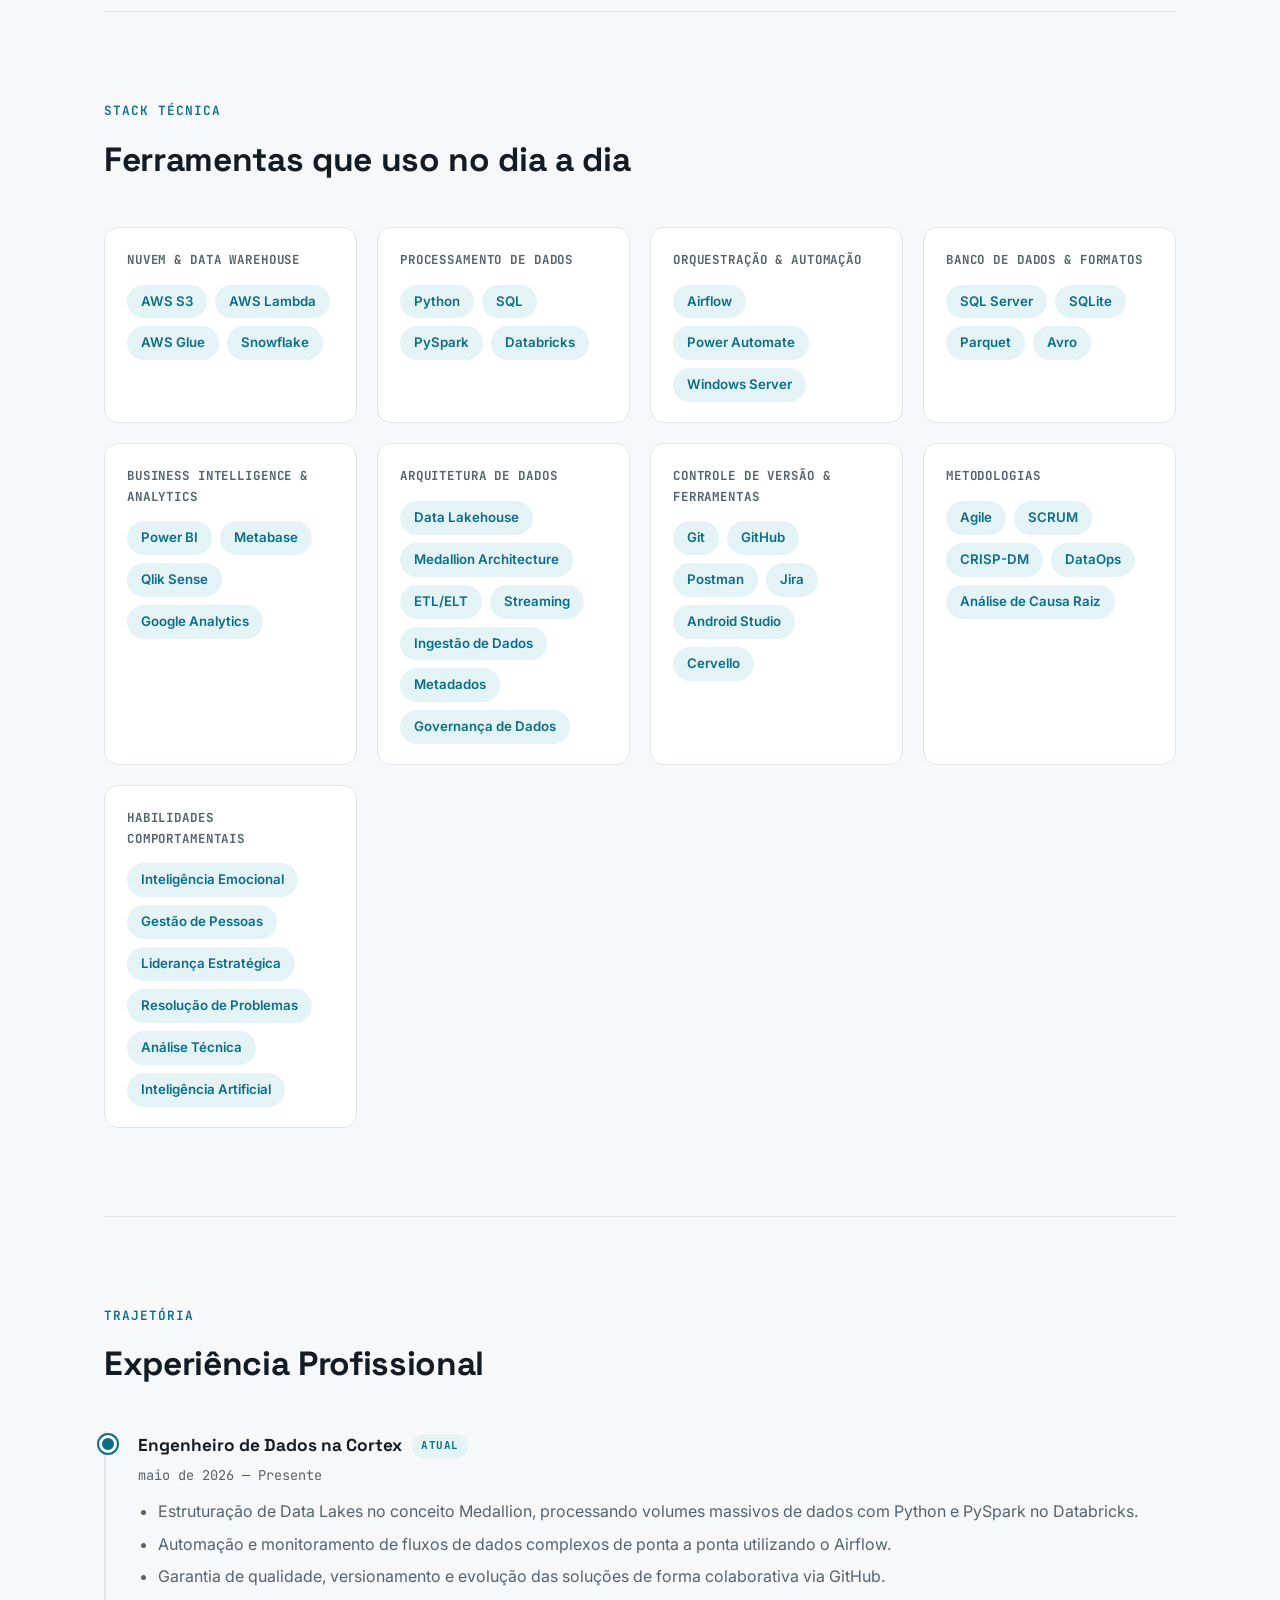
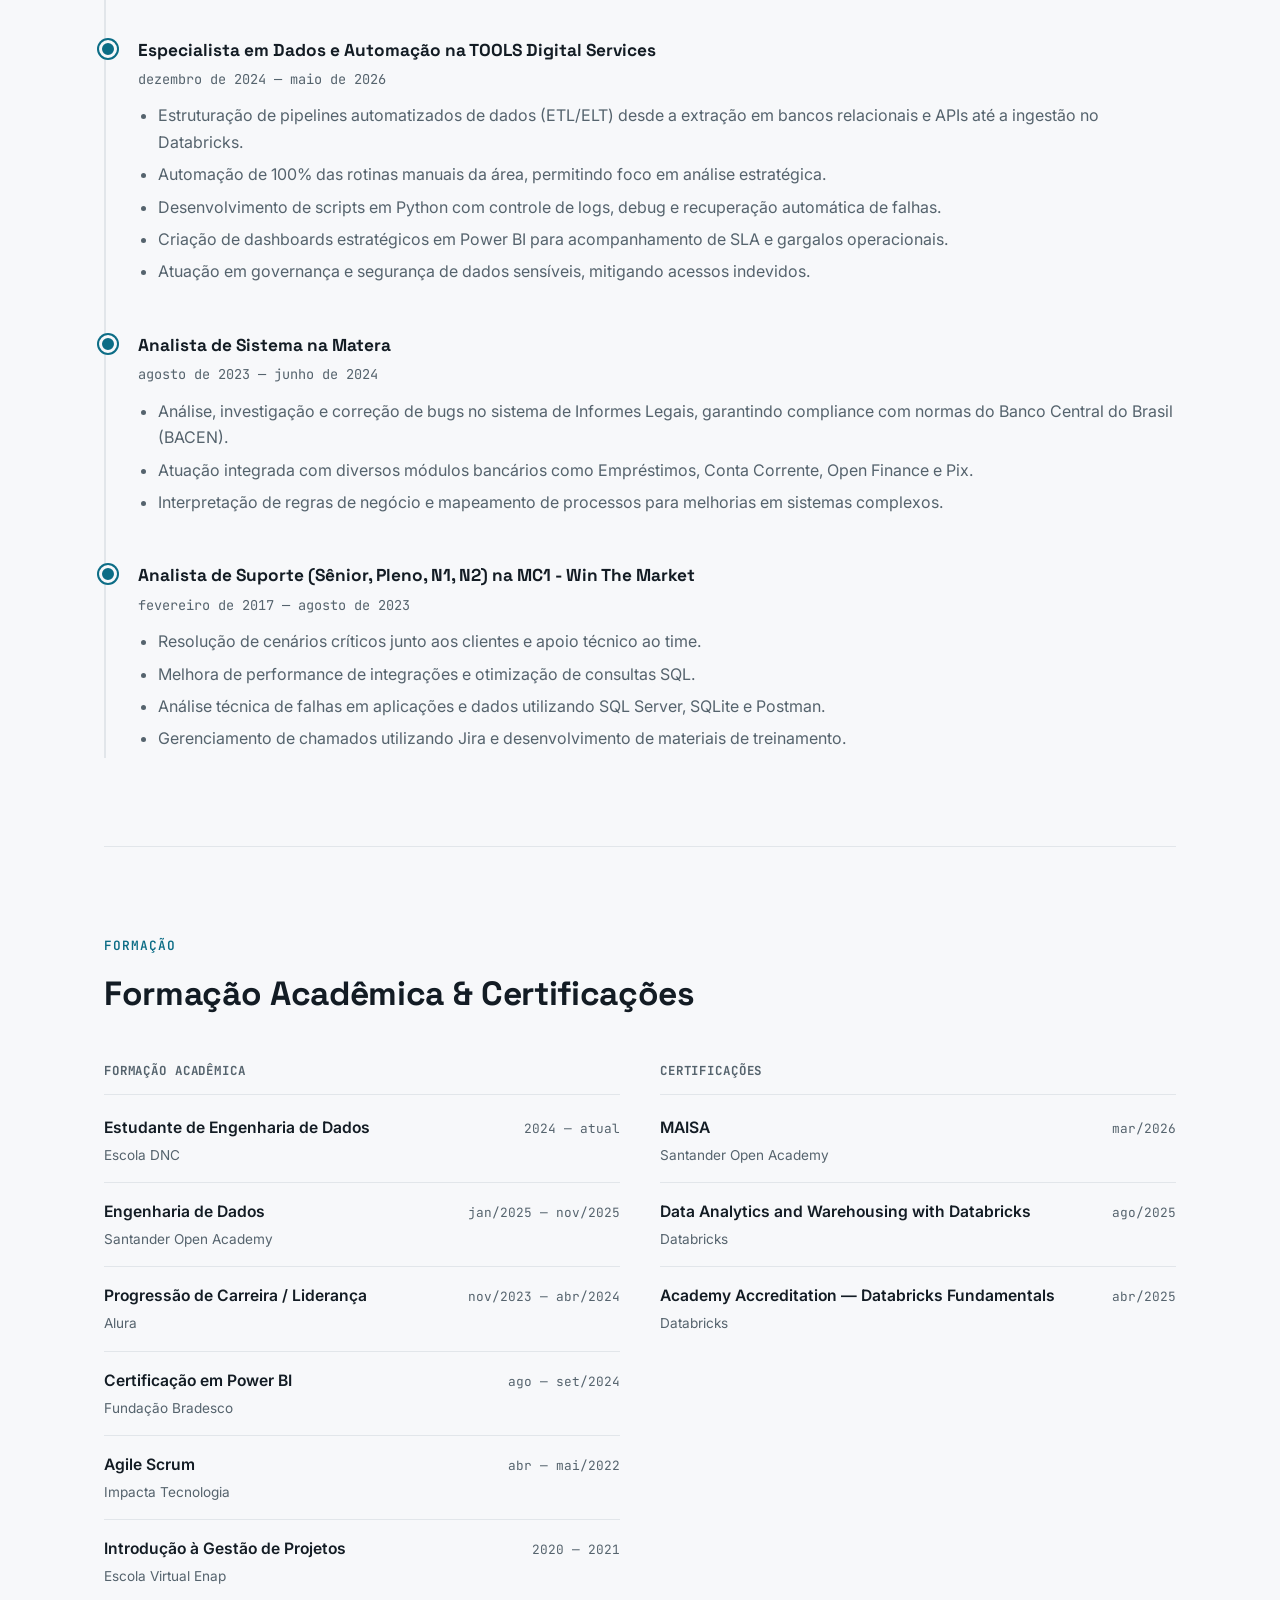
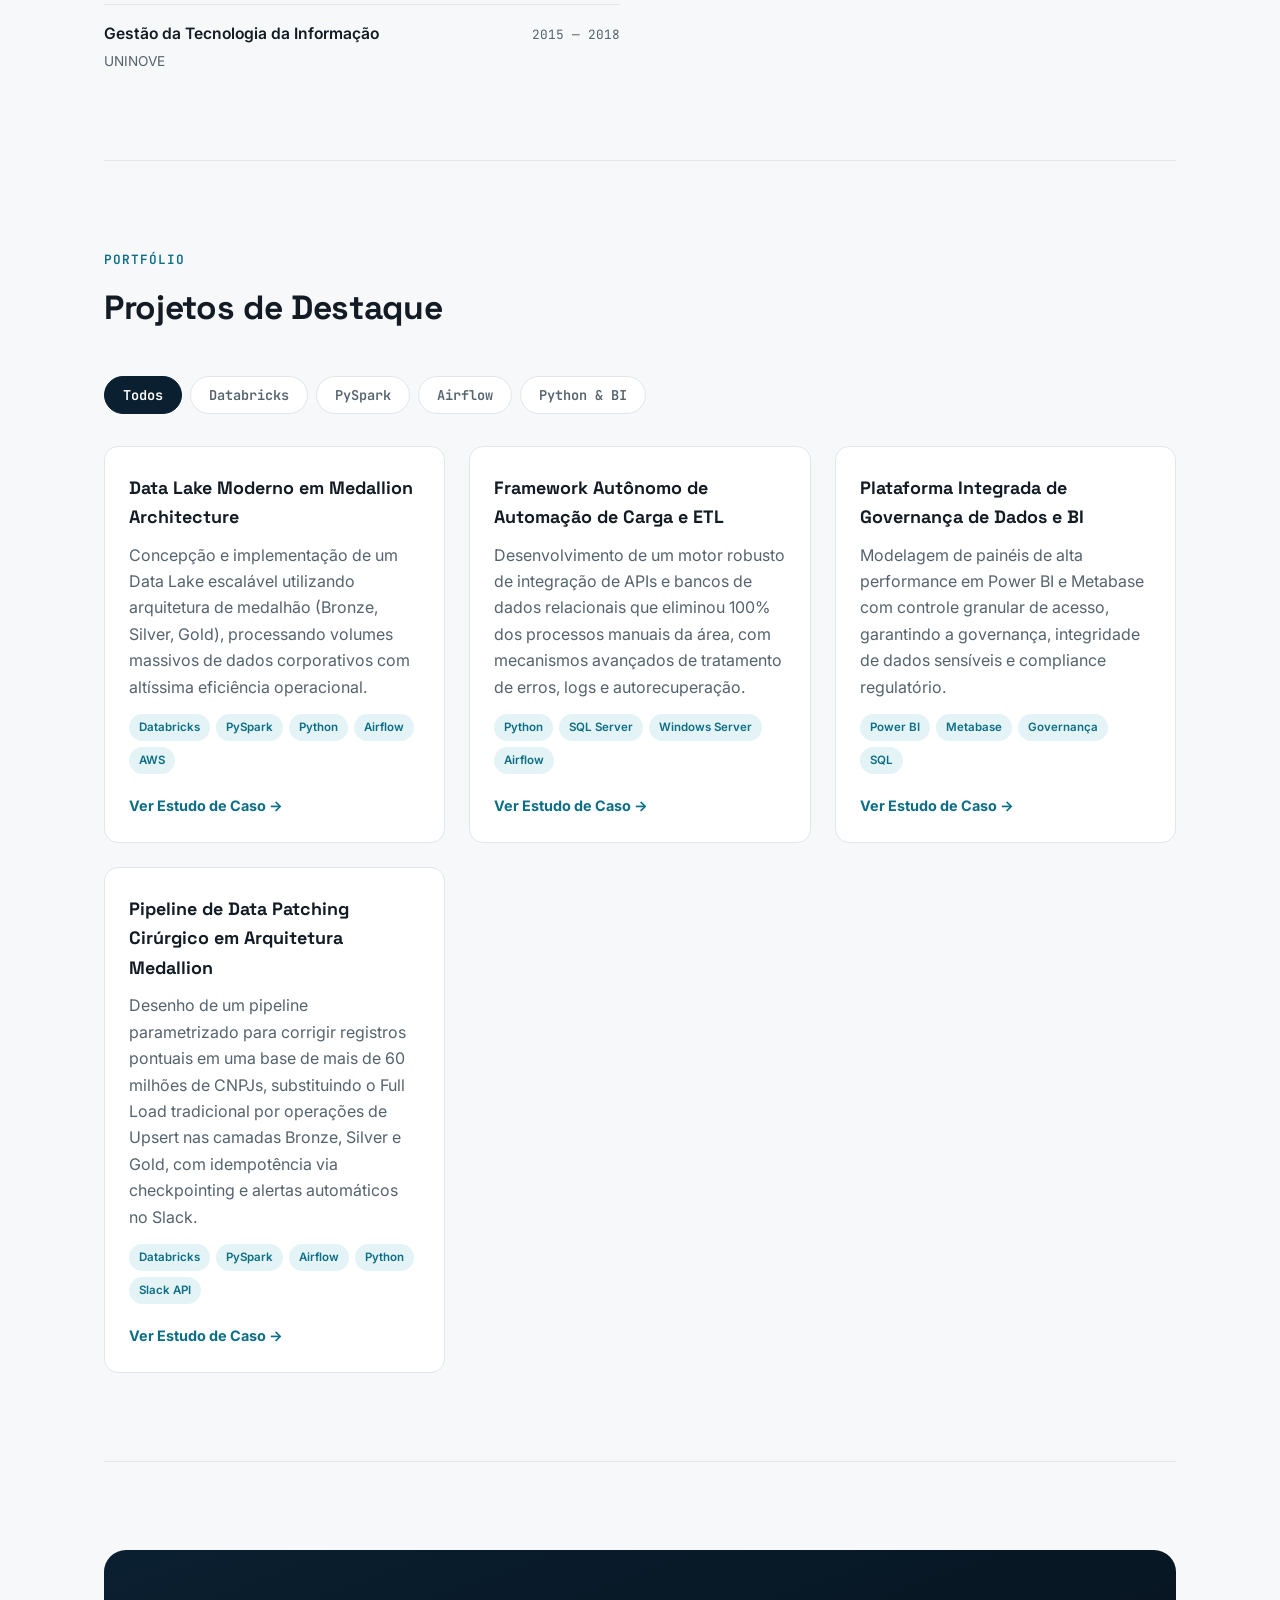
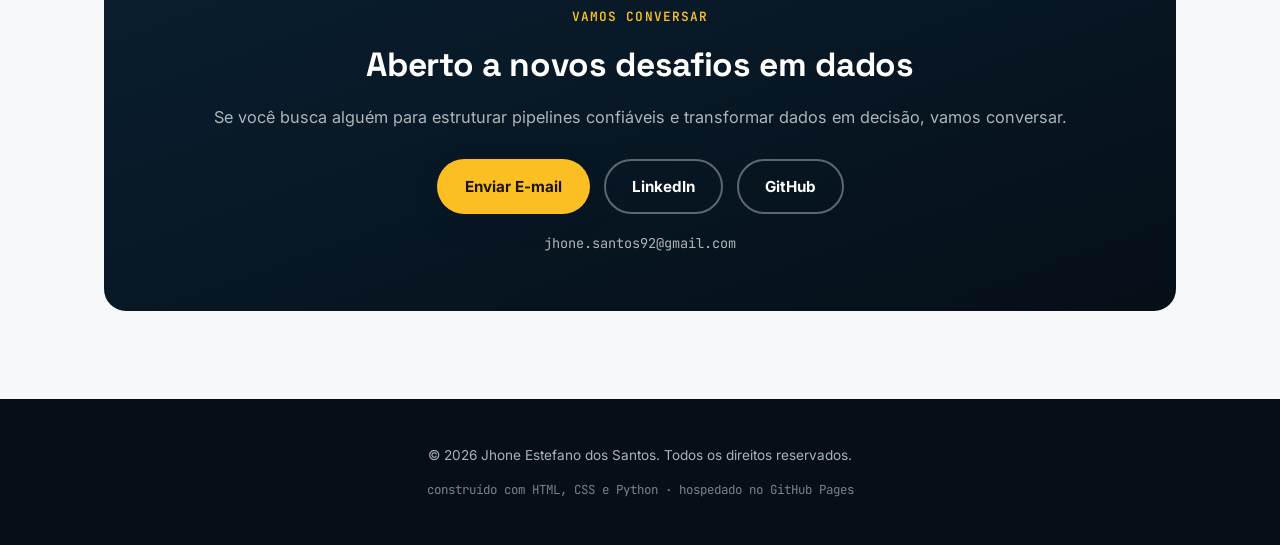
==== commit d03c74ae: "feat: adiciona case de Data Patching em Arquitetura Medallion Novo estudo de caso destacando o pipel" ====
--- a/index.html
+++ b/index.html
@@ -402,6 +402,14 @@
                     </div>
                     <a href="projects/project-detail.html?project=governance-bi" class="card-link">Ver Estudo de Caso &rarr;</a>
                 </div>
+                <div class="project-card" data-tech="databricks pyspark airflow python">
+                    <h3>Pipeline de Data Patching Cirúrgico em Arquitetura Medallion</h3>
+                    <p>Desenho de um pipeline parametrizado para corrigir registros pontuais em uma base de mais de 60 milhões de CNPJs, substituindo o Full Load tradicional por operações de Upsert nas camadas Bronze, Silver e Gold, com idempotência via checkpointing e alertas automáticos no Slack.</p>
+                    <div class="project-card-tags">
+                        <span class="tag">Databricks</span><span class="tag">PySpark</span><span class="tag">Airflow</span><span class="tag">Python</span><span class="tag">Slack API</span>
+                    </div>
+                    <a href="projects/project-detail.html?project=data-patching-medallion" class="card-link">Ver Estudo de Caso &rarr;</a>
+                </div>
             </div>
         </section>
 
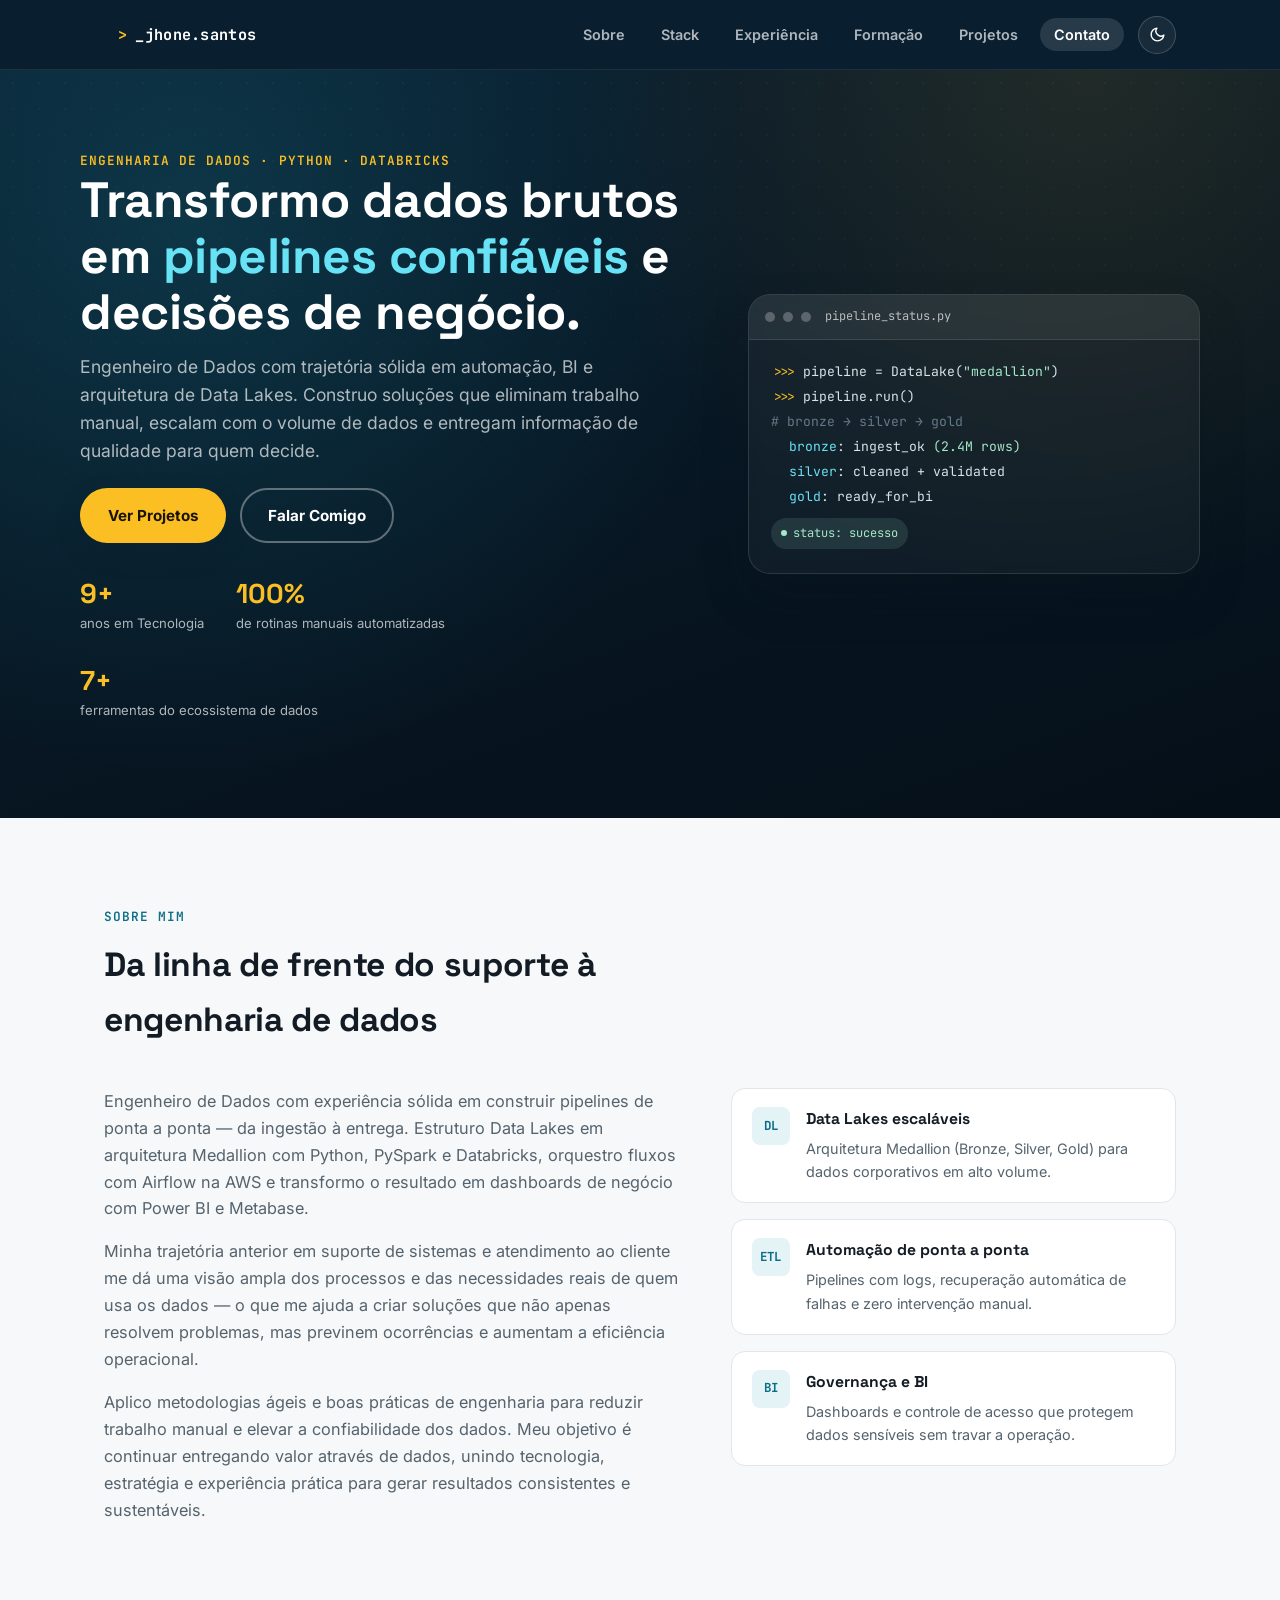
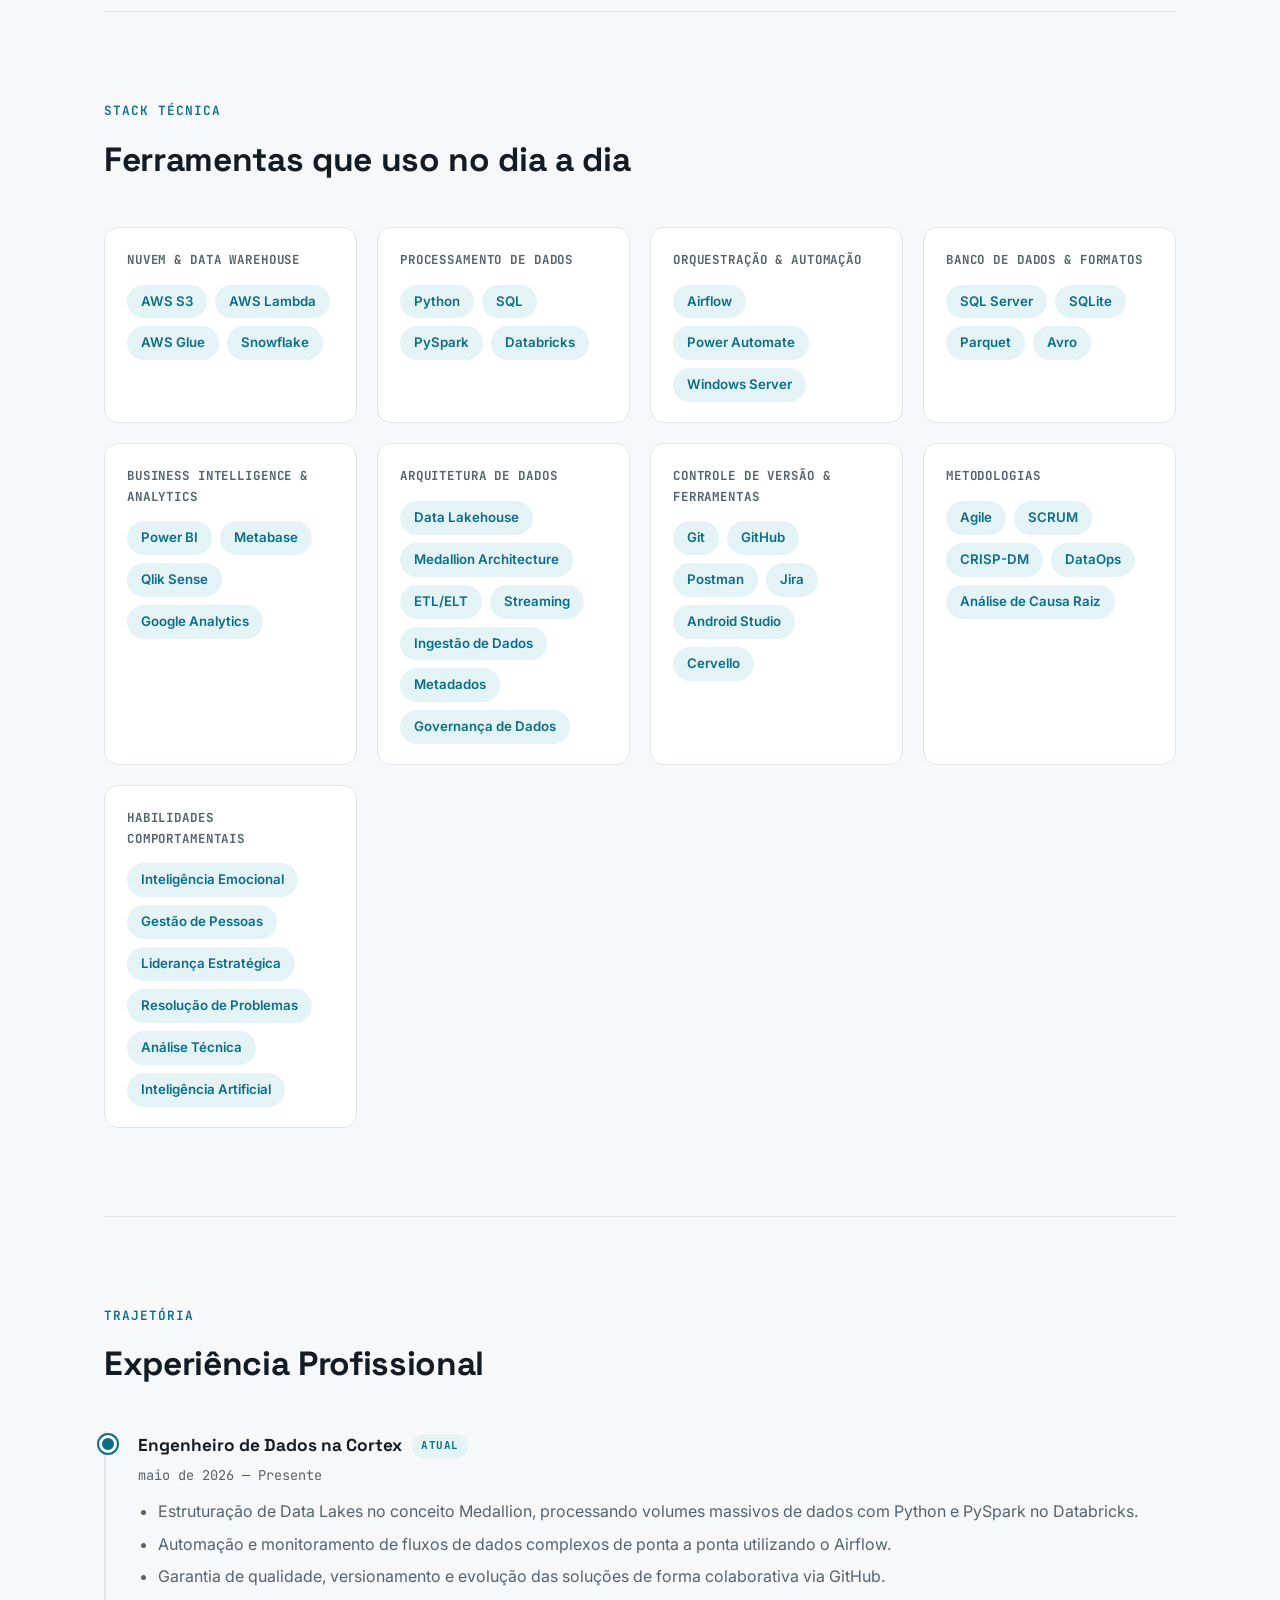
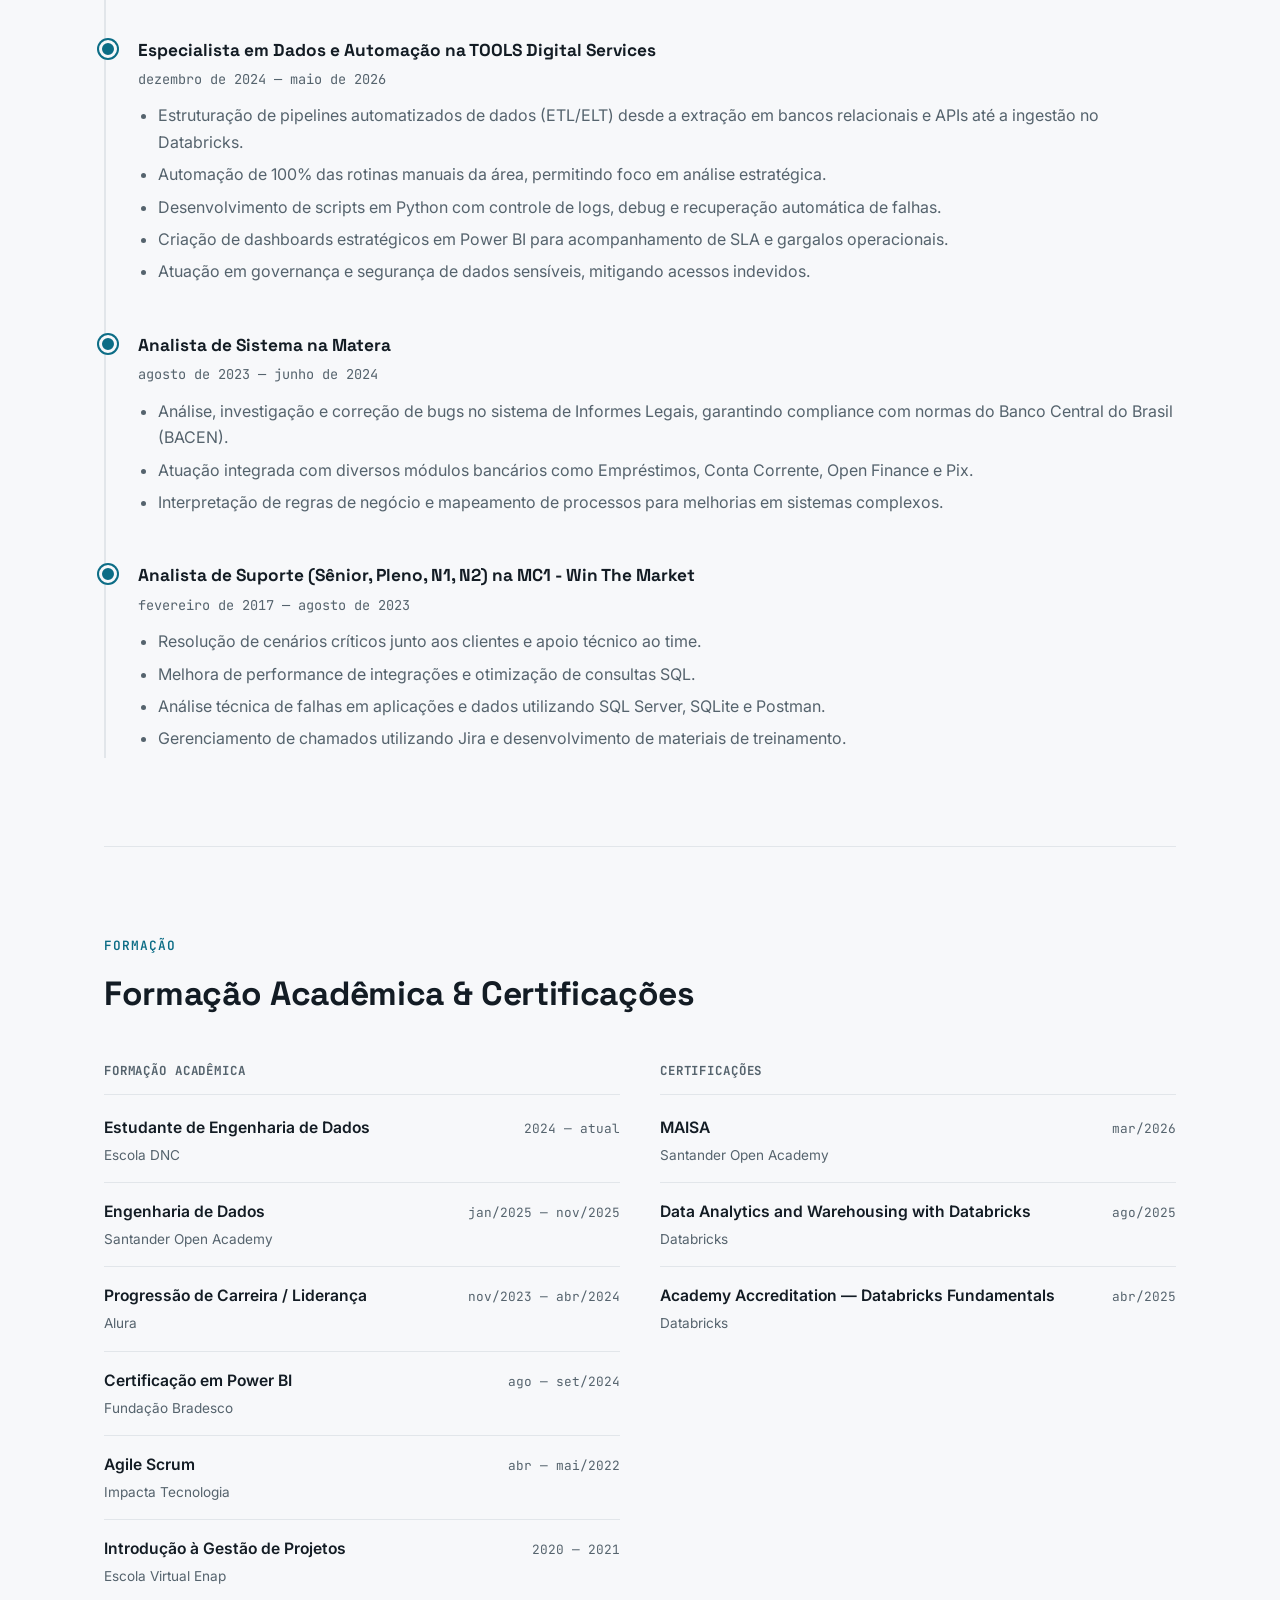
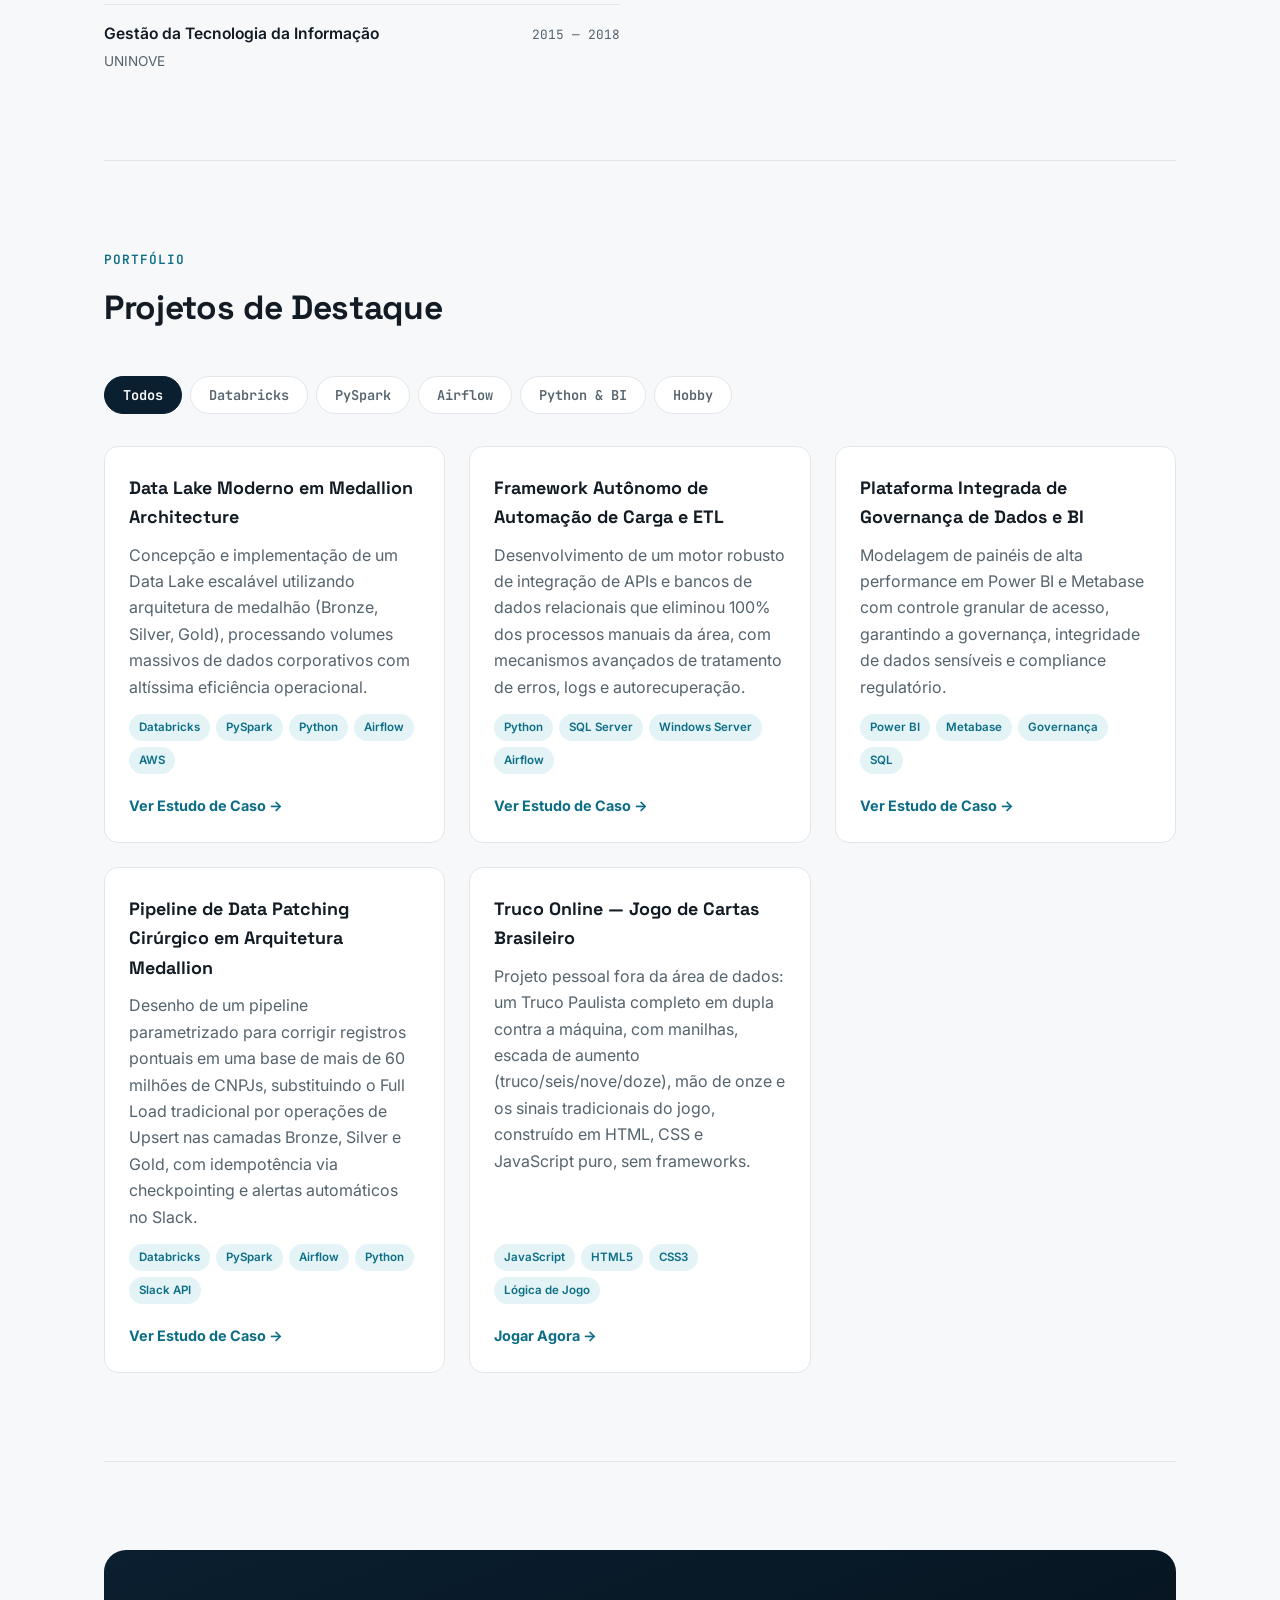
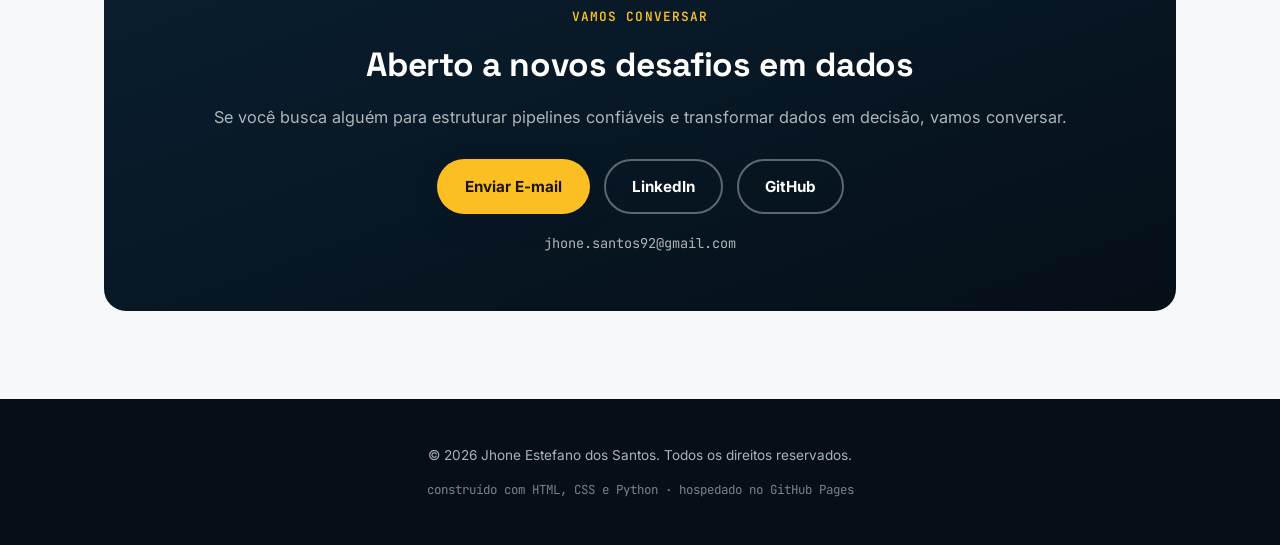
==== commit 78d329a1: "Add Truco Paulista game as a hobby project Playable 2v2 Truco (dupla) vs bots in vanilla HTML/CSS/JS" ====
--- a/index.html
+++ b/index.html
@@ -376,6 +376,7 @@
                 <button class="filter-btn" data-filter="pyspark">PySpark</button>
                 <button class="filter-btn" data-filter="airflow">Airflow</button>
                 <button class="filter-btn" data-filter="python">Python & BI</button>
+                <button class="filter-btn" data-filter="hobby">Hobby</button>
             </div>
             <div id="project-list">
                 <div class="project-card" data-tech="databricks pyspark airflow">
@@ -402,13 +403,21 @@
                     </div>
                     <a href="projects/project-detail.html?project=governance-bi" class="card-link">Ver Estudo de Caso &rarr;</a>
                 </div>
-                <div class="project-card" data-tech="databricks pyspark airflow python">
+                <div class="project-card" data-tech="databricks pyspark airflow">
                     <h3>Pipeline de Data Patching Cirúrgico em Arquitetura Medallion</h3>
                     <p>Desenho de um pipeline parametrizado para corrigir registros pontuais em uma base de mais de 60 milhões de CNPJs, substituindo o Full Load tradicional por operações de Upsert nas camadas Bronze, Silver e Gold, com idempotência via checkpointing e alertas automáticos no Slack.</p>
                     <div class="project-card-tags">
                         <span class="tag">Databricks</span><span class="tag">PySpark</span><span class="tag">Airflow</span><span class="tag">Python</span><span class="tag">Slack API</span>
                     </div>
                     <a href="projects/project-detail.html?project=data-patching-medallion" class="card-link">Ver Estudo de Caso &rarr;</a>
+                </div>
+                <div class="project-card" data-tech="hobby">
+                    <h3>Truco Online — Jogo de Cartas Brasileiro</h3>
+                    <p>Projeto pessoal fora da área de dados: um Truco Paulista completo em dupla contra a máquina, com manilhas, escada de aumento (truco/seis/nove/doze), mão de onze e os sinais tradicionais do jogo, construído em HTML, CSS e JavaScript puro, sem frameworks.</p>
+                    <div class="project-card-tags">
+                        <span class="tag">JavaScript</span><span class="tag">HTML5</span><span class="tag">CSS3</span><span class="tag">Lógica de Jogo</span>
+                    </div>
+                    <a href="truco/index.html" class="card-link">Jogar Agora &rarr;</a>
                 </div>
             </div>
         </section>
